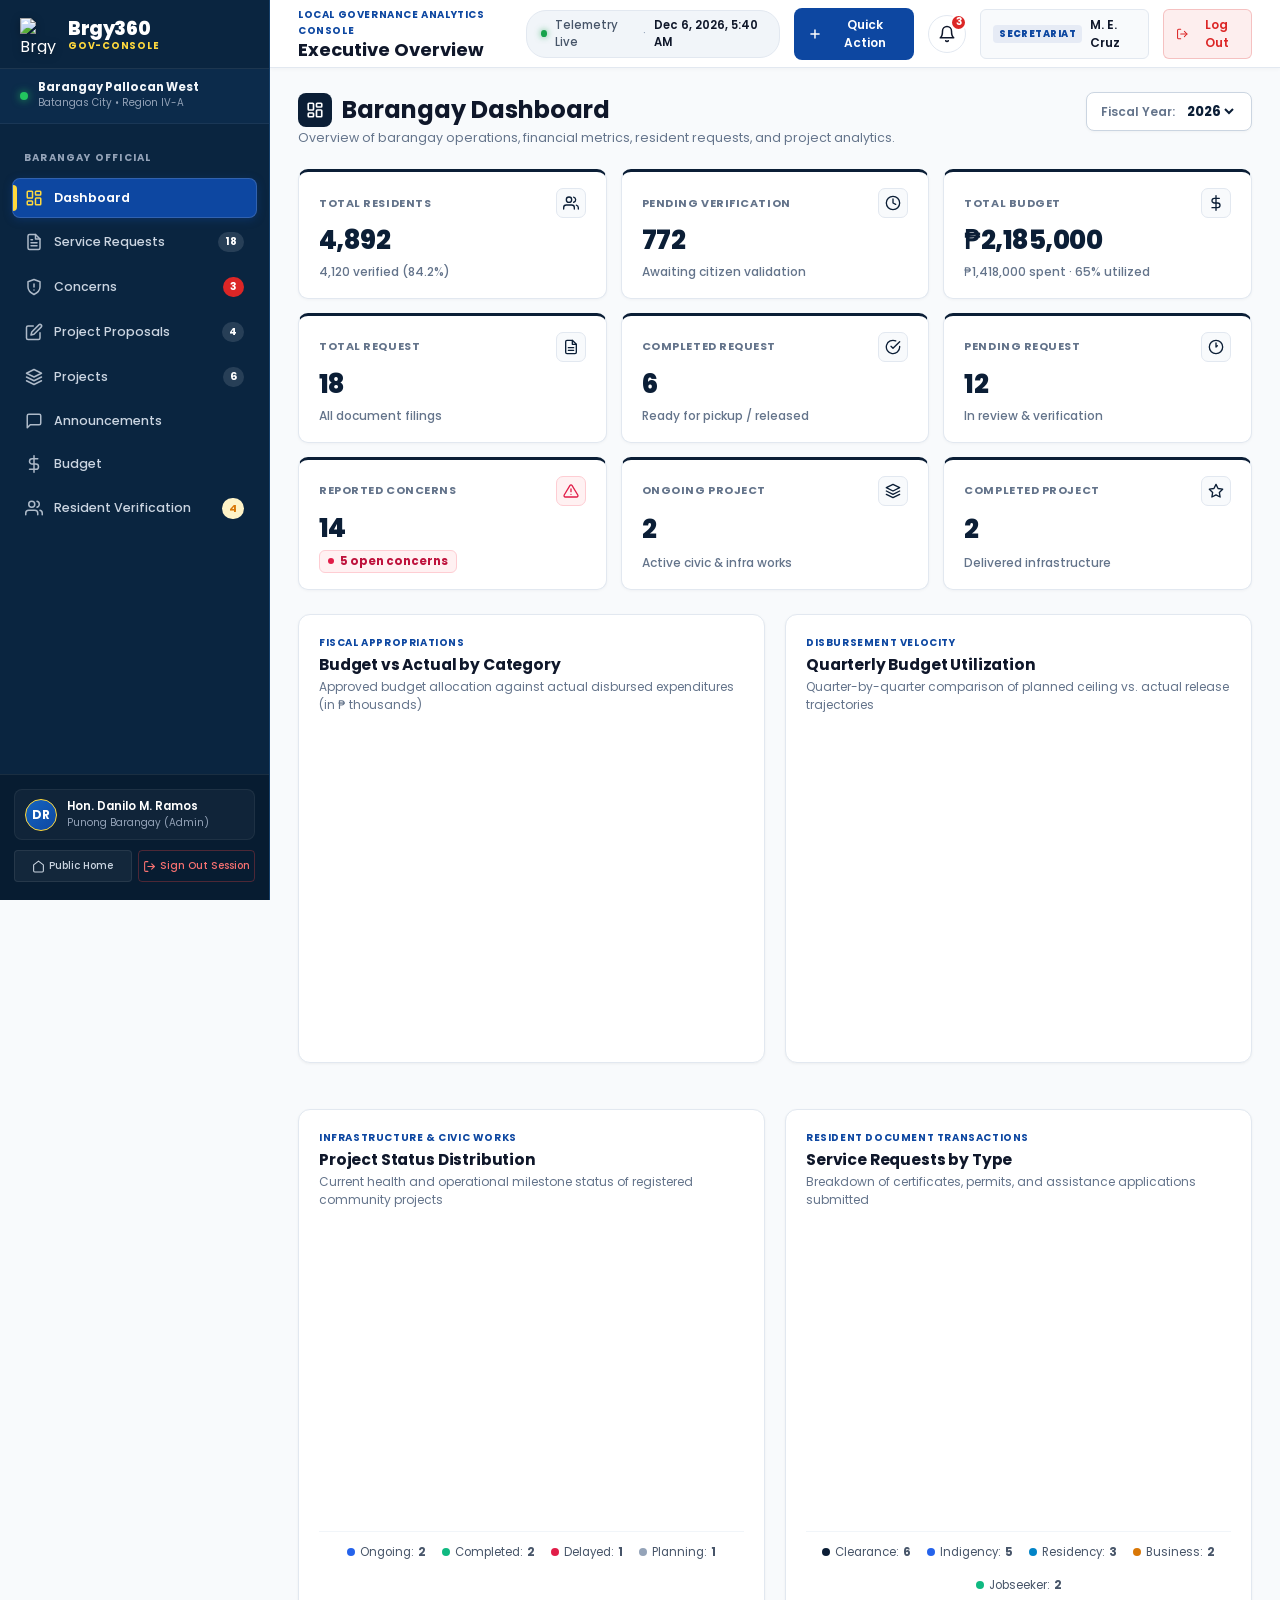
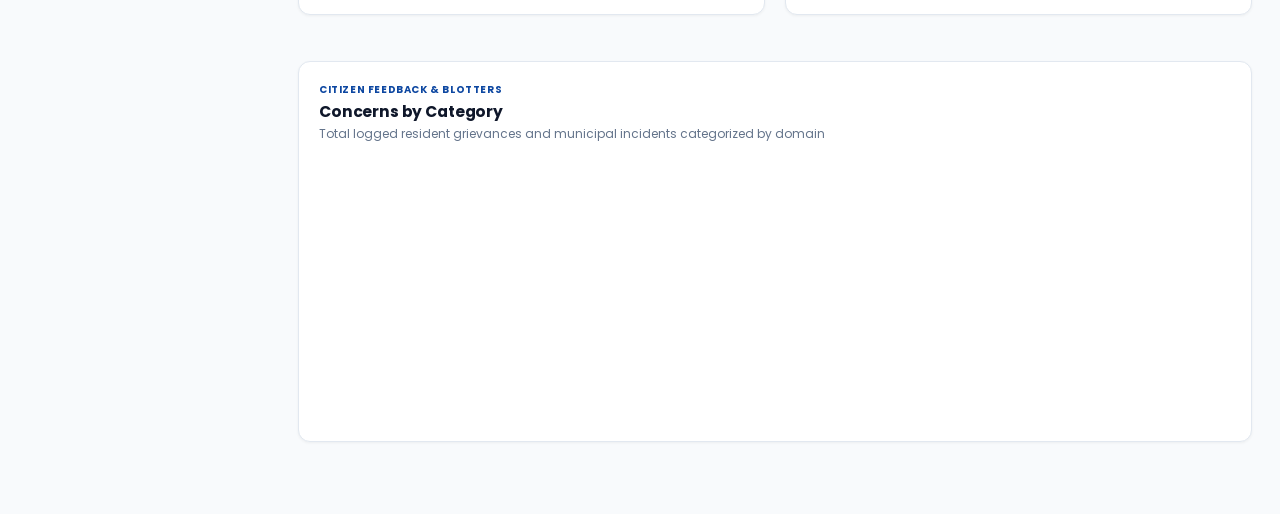
==== admin.html @ 43e2e704 "Add files via upload" ====
<!DOCTYPE html>
<html lang="en">
<head>
  <meta charset="UTF-8">
  <meta name="viewport" content="width=device-width, initial-scale=1.0">
  <title>Admin Governance &amp; Civic Analytics Console | Brgy360 - Barangay Pallocan West</title>
  <meta name="description" content="Official Civic Analytics, Predictive Forecasting, and Governance Console for Barangay Pallocan West, Batangas City.">

  <!-- Favicon -->
  <link rel="icon" type="image/svg+xml" href="assets/logo.svg">

  <!-- Google Fonts: Poppins -->
  <link rel="preconnect" href="https://fonts.googleapis.com">
  <link rel="preconnect" href="https://fonts.gstatic.com" crossorigin>
  <link href="https://fonts.googleapis.com/css2?family=Poppins:ital,wght@0,300;0,400;0,500;0,600;0,700;0,800;1,400;1,600&display=swap" rel="stylesheet">

  <!-- Stylesheet -->
  <link rel="stylesheet" href="admin.css?v=4.0">

  <!-- Universal Authentication & Route Guard -->
  <script type="module" src="./auth.js"></script>

  <!-- Chart.js CDN -->
  <script src="https://cdn.jsdelivr.net/npm/chart.js"></script>
</head>
<body class="admin-body">

  <!-- MOBILE SIDEBAR BACKDROP -->
  <div class="sidebar-backdrop" id="sidebarBackdrop"></div>

  <!-- ADMIN SHELL LAYOUT -->
  <div class="admin-shell">

    <!-- 1. DARK NAVY SIDEBAR -->
    <aside class="admin-sidebar" id="adminSidebar">
      <!-- Sidebar Header / Brand Lockup -->
      <div class="sidebar-brand">
        <a href="index.html" class="brand-link" title="Brgy360 Home">
          <img src="assets/logo.svg" alt="Brgy360 Seal" class="brand-logo">
          <div class="brand-text">
            <span class="brand-title">Brgy360</span>
            <span class="brand-badge">GOV-CONSOLE</span>
          </div>
        </a>
        <button type="button" class="sidebar-close-btn" id="sidebarCloseBtn" aria-label="Close sidebar">
          <svg viewBox="0 0 24 24" width="20" height="20" fill="none" stroke="currentColor" stroke-width="2" stroke-linecap="round" stroke-linejoin="round">
            <line x1="18" y1="6" x2="6" y2="18"></line>
            <line x1="6" y1="6" x2="18" y2="18"></line>
          </svg>
        </button>
      </div>

      <!-- Jurisdiction Subtext -->
      <div class="sidebar-jurisdiction">
        <div class="jurisdiction-dot"></div>
        <div class="jurisdiction-info">
          <span class="jurisdiction-name">Barangay Pallocan West</span>
          <span class="jurisdiction-sub">Batangas City • Region IV-A</span>
        </div>
      </div>

      <!-- Navigation Menu Groups -->
      <nav class="sidebar-nav" id="sidebarNav">
        <!-- SIDEBAR GROUP HEADER: EXACT SPECIFICATION -->
        <div class="nav-section-label" style="letter-spacing: 0.12em; font-weight: 700; color: #94a3b8; font-size: 10px; margin-bottom: 6px;">BARANGAY OFFICIAL</div>
        <ul class="nav-list">
          <li class="nav-item">
            <button type="button" class="nav-link active" data-view="overview" id="navBtnOverview">
              <svg class="nav-icon" viewBox="0 0 24 24" fill="none" stroke="currentColor" stroke-width="2" stroke-linecap="round" stroke-linejoin="round">
                <rect x="3" y="3" width="7" height="9" rx="1"></rect>
                <rect x="14" y="3" width="7" height="5" rx="1"></rect>
                <rect x="14" y="12" width="7" height="9" rx="1"></rect>
                <rect x="3" y="16" width="7" height="5" rx="1"></rect>
              </svg>
              <span class="nav-text">Dashboard</span>
            </button>
          </li>
          <li class="nav-item">
            <button type="button" class="nav-link" data-view="requests" id="navBtnRequests">
              <svg class="nav-icon" viewBox="0 0 24 24" fill="none" stroke="currentColor" stroke-width="2" stroke-linecap="round" stroke-linejoin="round">
                <path d="M14 2H6a2 2 0 0 0-2 2v16a2 2 0 0 0 2 2h12a2 2 0 0 0 2-2V8z"></path>
                <polyline points="14 2 14 8 20 8"></polyline>
                <line x1="16" y1="13" x2="8" y2="13"></line>
                <line x1="16" y1="17" x2="8" y2="17"></line>
                <polyline points="10 9 9 9 8 9"></polyline>
              </svg>
              <span class="nav-text">Service Requests</span>
              <span class="nav-counter" id="navCounterRequests">18</span>
            </button>
          </li>
          <li class="nav-item">
            <button type="button" class="nav-link" data-view="incidents" id="navBtnIncidents">
              <svg class="nav-icon" viewBox="0 0 24 24" fill="none" stroke="currentColor" stroke-width="2" stroke-linecap="round" stroke-linejoin="round">
                <path d="M12 22s8-4 8-10V5l-8-3-8 3v7c0 6 8 10 8 10z"></path>
                <line x1="12" y1="8" x2="12" y2="12"></line>
                <line x1="12" y1="16" x2="12.01" y2="16"></line>
              </svg>
              <span class="nav-text">Concerns</span>
              <span class="nav-counter danger" id="navCounterIncidents">3</span>
            </button>
          </li>
          <li class="nav-item">
            <button type="button" class="nav-link" data-view="proposals" id="navBtnProposals">
              <svg class="nav-icon" viewBox="0 0 24 24" fill="none" stroke="currentColor" stroke-width="2" stroke-linecap="round" stroke-linejoin="round">
                <path d="M11 4H4a2 2 0 0 0-2 2v14a2 2 0 0 0 2 2h14a2 2 0 0 0 2-2v-7"></path>
                <path d="M18.5 2.5a2.121 2.121 0 0 1 3 3L12 15l-4 1 1-4 9.5-9.5z"></path>
              </svg>
              <span class="nav-text">Project Proposals</span>
              <span class="nav-counter" id="navCounterProposals">4</span>
            </button>
          </li>
          <li class="nav-item">
            <button type="button" class="nav-link" data-view="projects" id="navBtnProjects">
              <svg class="nav-icon" viewBox="0 0 24 24" fill="none" stroke="currentColor" stroke-width="2" stroke-linecap="round" stroke-linejoin="round">
                <polygon points="12 2 2 7 12 12 22 7 12 2"></polygon>
                <polyline points="2 17 12 22 22 17"></polyline>
                <polyline points="2 12 12 17 22 12"></polyline>
              </svg>
              <span class="nav-text">Projects</span>
              <span class="nav-counter" id="navCounterProjects">6</span>
            </button>
          </li>
          <li class="nav-item">
            <button type="button" class="nav-link" data-view="announcements" id="navBtnAnnouncements">
              <svg class="nav-icon" viewBox="0 0 24 24" fill="none" stroke="currentColor" stroke-width="2" stroke-linecap="round" stroke-linejoin="round">
                <path d="M21 15a2 2 0 0 1-2 2H7l-4 4V5a2 2 0 0 1 2-2h14a2 2 0 0 1 2 2z"></path>
              </svg>
              <span class="nav-text">Announcements</span>
            </button>
          </li>
          <li class="nav-item">
            <button type="button" class="nav-link" data-view="budget" id="navBtnBudget">
              <svg class="nav-icon" viewBox="0 0 24 24" fill="none" stroke="currentColor" stroke-width="2" stroke-linecap="round" stroke-linejoin="round">
                <line x1="12" y1="1" x2="12" y2="23"></line>
                <path d="M17 5H9.5a3.5 3.5 0 0 0 0 7h5a3.5 3.5 0 0 1 0 7H6"></path>
              </svg>
              <span class="nav-text">Budget</span>
            </button>
          </li>
          <li class="nav-item">
            <button type="button" class="nav-link" data-view="demographics" id="navBtnDemographics">
              <svg class="nav-icon" viewBox="0 0 24 24" fill="none" stroke="currentColor" stroke-width="2" stroke-linecap="round" stroke-linejoin="round">
                <path d="M17 21v-2a4 4 0 0 0-4-4H5a4 4 0 0 0-4 4v2"></path>
                <circle cx="9" cy="7" r="4"></circle>
                <path d="M23 21v-2a4 4 0 0 0-3-3.87"></path>
                <path d="M16 3.13a4 4 0 0 1 0 7.75"></path>
              </svg>
              <span class="nav-text">Resident Verification</span>
              <span class="nav-badge-pill" id="sidebarPendingVerifBadge" style="background: #fef3c7; color: #d97706; font-size: 11px; font-weight: 700; padding: 2px 7px; border-radius: 999px; margin-left: auto;">4</span>
            </button>
          </li>
        </ul>
      </nav>

      <!-- Sidebar Footer: Session Card & Portal Switchers -->
      <div class="sidebar-footer">
        <div class="admin-profile-card">
          <div class="profile-avatar">DR</div>
          <div class="profile-meta">
            <span class="profile-name">Hon. Danilo M. Ramos</span>
            <span class="profile-role">Punong Barangay (Admin)</span>
          </div>
        </div>
        <div class="sidebar-quick-links" style="display: flex !important; flex-direction: row !important; align-items: center !important; gap: 6px !important; width: 100% !important;">
          <a href="index.html" class="quick-link-btn" title="Open Public Website" style="flex: 1 1 0 !important; min-width: 0 !important; width: 50% !important; height: 32px !important; display: inline-flex !important; align-items: center !important; justify-content: center !important; gap: 4px !important; padding: 0 4px !important; box-sizing: border-box !important; text-decoration: none !important; font-size: 10px !important;">
            <svg viewBox="0 0 24 24" width="13" height="13" fill="none" stroke="currentColor" stroke-width="2" stroke-linecap="round" stroke-linejoin="round" style="flex-shrink: 0 !important;">
              <path d="M3 9l9-7 9 7v11a2 2 0 0 1-2 2H5a2 2 0 0 1-2-2z"></path>
            </svg>
            <span style="white-space: nowrap !important; overflow: hidden !important; text-overflow: ellipsis !important;">Public Home</span>
          </a>
          <button type="button" class="quick-link-btn logout-quick-btn" id="sidebarAdminLogout" title="Sign Out Session" style="flex: 1 1 0 !important; min-width: 0 !important; width: 50% !important; height: 32px !important; display: inline-flex !important; align-items: center !important; justify-content: center !important; gap: 4px !important; padding: 0 4px !important; box-sizing: border-box !important; cursor: pointer !important; font-size: 10px !important; grid-column: auto !important;">
            <svg viewBox="0 0 24 24" width="13" height="13" fill="none" stroke="currentColor" stroke-width="2" stroke-linecap="round" stroke-linejoin="round" style="flex-shrink: 0 !important;">
              <path d="M9 21H5a2 2 0 0 1-2-2V5a2 2 0 0 1 2-2h4"></path>
              <polyline points="16 17 21 12 16 7"></polyline>
              <line x1="21" y1="12" x2="9" y2="12"></line>
            </svg>
            <span style="white-space: nowrap !important; overflow: hidden !important; text-overflow: ellipsis !important;">Sign Out Session</span>
          </button>
        </div>
      </div>
    </aside>

    <!-- 2. MAIN WORKSPACE AREA -->
    <div class="admin-main-wrapper">

      <!-- TOP NAVIGATION BAR -->
      <header class="admin-topbar">
        <div class="topbar-left">
          <!-- Mobile Drawer Toggle -->
          <button type="button" class="sidebar-toggle-btn" id="sidebarToggleBtn" aria-label="Toggle navigation drawer">
            <svg viewBox="0 0 24 24" width="20" height="20" fill="none" stroke="currentColor" stroke-width="2" stroke-linecap="round" stroke-linejoin="round">
              <line x1="3" y1="12" x2="21" y2="12"></line>
              <line x1="3" y1="6" x2="21" y2="6"></line>
              <line x1="3" y1="18" x2="21" y2="18"></line>
            </svg>
          </button>

          <!-- Breadcrumb & Active View Title -->
          <div class="view-title-block">
            <span class="view-kicker">Local Governance Analytics Console</span>
            <h1 class="view-heading" id="currentViewTitle">Executive Overview</h1>
          </div>
        </div>

        <div class="topbar-right">
          <!-- Real-Time Telemetry & Clock -->
          <div class="telemetry-pill">
            <span class="telemetry-pulse"></span>
            <span class="telemetry-label">Telemetry Live</span>
            <span class="telemetry-divider">·</span>
            <span class="telemetry-time" id="liveClockDisplay">Oct 12, 2026 • 2:42 PM</span>
          </div>

          <!-- Quick Action Dropdown Trigger -->
          <div class="topbar-dropdown-wrap">
            <button type="button" class="btn-topbar-action" id="btnQuickActions" aria-expanded="false">
              <svg viewBox="0 0 24 24" width="16" height="16" fill="none" stroke="currentColor" stroke-width="2.5" stroke-linecap="round" stroke-linejoin="round">
                <line x1="12" y1="5" x2="12" y2="19"></line>
                <line x1="5" y1="12" x2="19" y2="12"></line>
              </svg>
              <span>Quick Action</span>
            </button>
            <div class="quick-action-menu" id="quickActionMenu">
              <button type="button" class="menu-item" id="qaLogIncident">
                <svg viewBox="0 0 24 24" width="16" height="16" fill="none" stroke="currentColor" stroke-width="2" stroke-linecap="round" stroke-linejoin="round">
                  <path d="M10.29 3.86L1.82 18a2 2 0 0 0 1.71 3h16.94a2 2 0 0 0 1.71-3L13.71 3.86a2 2 0 0 0-3.42 0z"></path>
                  <line x1="12" y1="9" x2="12" y2="13"></line>
                  <line x1="12" y1="17" x2="12.01" y2="17"></line>
                </svg>
                <span>Log New Blotter / Hazard</span>
              </button>
              <button type="button" class="menu-item" id="qaDeployDesk">
                <svg viewBox="0 0 24 24" width="16" height="16" fill="none" stroke="currentColor" stroke-width="2" stroke-linecap="round" stroke-linejoin="round">
                  <rect x="1" y="3" width="15" height="13"></rect>
                  <polygon points="16 8 20 8 23 11 23 16 16 16 16 8"></polygon>
                  <circle cx="5.5" cy="18.5" r="2.5"></circle>
                  <circle cx="18.5" cy="18.5" r="2.5"></circle>
                </svg>
                <span>Deploy Mobile Outreach Desk</span>
              </button>
              <button type="button" class="menu-item" id="qaExportDossier">
                <svg viewBox="0 0 24 24" width="16" height="16" fill="none" stroke="currentColor" stroke-width="2" stroke-linecap="round" stroke-linejoin="round">
                  <path d="M21 15v4a2 2 0 0 1-2 2H5a2 2 0 0 1-2-2v-4"></path>
                  <polyline points="7 10 12 15 17 10"></polyline>
                  <line x1="12" y1="15" x2="12" y2="3"></line>
                </svg>
                <span>Export Governance Dossier</span>
              </button>
            </div>
          </div>

          <!-- Early Warning Notifications Popover -->
          <div class="topbar-dropdown-wrap">
            <button type="button" class="icon-circle-btn" id="btnNotifCenter" aria-label="Early Warning Alerts">
              <svg viewBox="0 0 24 24" width="18" height="18" fill="none" stroke="currentColor" stroke-width="2" stroke-linecap="round" stroke-linejoin="round">
                <path d="M18 8A6 6 0 0 0 6 8c0 7-3 9-3 9h18s-3-2-3-9"></path>
                <path d="M13.73 21a2 2 0 0 1-3.46 0"></path>
              </svg>
              <span class="icon-badge">3</span>
            </button>
            <div class="notif-popover" id="notifPopover">
              <div class="popover-header">
                <div>
                  <h4 class="popover-title">Early Warning Alerts</h4>
                  <span class="popover-sub">3 High-Priority Directives</span>
                </div>
                <button type="button" class="btn-text-sm" id="btnDismissAllAlerts">Acknowledge All</button>
              </div>
              <div class="popover-list">
                <div class="alert-item danger">
                  <div class="alert-icon">⚠️</div>
                  <div class="alert-body">
                    <span class="alert-title">Flood Risk: Purok 2 Embankment (84%)</span>
                    <p class="alert-desc">Siltation telemetry indicates imminent creek overflow if storm surge exceeds 45mm.</p>
                    <span class="alert-time">22 mins ago · Disaster Mitigation</span>
                  </div>
                </div>
                <div class="alert-item warning">
                  <div class="alert-icon">⚡</div>
                  <div class="alert-body">
                    <span class="alert-title">Infrastructure Budget Cap (98%)</span>
                    <p class="alert-desc">Current disbursement rate projects allocation depletion by Nov 15.</p>
                    <span class="alert-time">1 hr ago · Fiscal Planning</span>
                  </div>
                </div>
                <div class="alert-item info">
                  <div class="alert-icon">📈</div>
                  <div class="alert-body">
                    <span class="alert-title">Indigency Certificate Surge</span>
                    <p class="alert-desc">Anticipated Sitio Santolan demand surge for scholarship cycle.</p>
                    <span class="alert-time">3 hrs ago · Social Services</span>
                  </div>
                </div>
              </div>
              <div class="popover-footer">
                <button type="button" class="btn-popover-full" id="btnJumpToEngine">View Analytics on Dashboard &rarr;</button>
              </div>
            </div>
          </div>

          <!-- Secretary Profile Tag -->
          <div class="topbar-user-badge" title="Logged in as Barangay Secretary">
            <span class="user-role-tag">SECRETARIAT</span>
            <span class="user-name-tag">M. E. Cruz</span>
          </div>

          <!-- Topbar Logout Action -->
          <button type="button" class="btn-topbar-logout" id="btnAdminLogout" title="Sign Out of Admin Console">
            <svg viewBox="0 0 24 24" width="14" height="14" fill="none" stroke="currentColor" stroke-width="2" stroke-linecap="round" stroke-linejoin="round">
              <path d="M9 21H5a2 2 0 0 1-2-2V5a2 2 0 0 1 2-2h4"></path>
              <polyline points="16 17 21 12 16 7"></polyline>
              <line x1="21" y1="12" x2="9" y2="12"></line>
            </svg>
            <span>Log Out</span>
          </button>
        </div>
      </header>

      <!-- MAIN SCROLLABLE VIEW CONTAINER -->
      <main class="admin-content-area" id="adminContentArea">

        <!-- ==============================================================
             VIEW 1: BARANGAY DASHBOARD
             ============================================================== -->
        <section class="admin-view-panel active" id="viewOverview">
          
          <!-- 1. Page Header & Global Controls -->
          <div class="section-top-toolbar" style="margin-bottom: 22px;">
            <div>
              <div style="display: flex; align-items: center; gap: 10px;">
                <span style="display: inline-flex; align-items: center; justify-content: center; width: 34px; height: 34px; border-radius: 8px; background: #0b1e36; color: #ffffff;">
                  <svg viewBox="0 0 24 24" width="18" height="18" fill="none" stroke="currentColor" stroke-width="2.2" stroke-linecap="round" stroke-linejoin="round">
                    <rect x="3" y="3" width="7" height="9" rx="1"></rect>
                    <rect x="14" y="3" width="7" height="5" rx="1"></rect>
                    <rect x="14" y="12" width="7" height="9" rx="1"></rect>
                    <rect x="3" y="16" width="7" height="5" rx="1"></rect>
                  </svg>
                </span>
                <h2 class="section-title" style="margin: 0;">Barangay Dashboard</h2>
              </div>
              <p class="section-sub">Overview of barangay operations, financial metrics, resident requests, and project analytics.</p>
            </div>
            <div class="toolbar-right">
              <div class="reports-fiscal-selector">
                <label for="dashboardFiscalYearSelect" class="reports-select-label">Fiscal Year:</label>
                <select id="dashboardFiscalYearSelect" class="reports-select-menu">
                  <option value="2026" selected>2026</option>
                  <option value="2025">2025</option>
                </select>
              </div>
            </div>
          </div>

          <!-- 2. Primary Metric Overview (Unified 3x3 Space-Optimized Grid) -->
          <div class="brgy-stats-grid" id="dashboardStatsGrid">
            
            <!-- Card 1: Total Residents -->
            <div class="brgy-stat-card" id="cardResidents">
              <div class="brgy-stat-header">
                <span class="brgy-stat-label">Total Residents</span>
                <div class="brgy-stat-icon-wrap" title="Registered Citizens">
                  <svg viewBox="0 0 24 24" width="16" height="16" fill="none" stroke="currentColor" stroke-width="2" stroke-linecap="round" stroke-linejoin="round">
                    <path d="M17 21v-2a4 4 0 0 0-4-4H5a4 4 0 0 0-4 4v2"></path>
                    <circle cx="9" cy="7" r="4"></circle>
                    <path d="M23 21v-2a4 4 0 0 0-3-3.87"></path>
                    <path d="M16 3.13a4 4 0 0 1 0 7.75"></path>
                  </svg>
                </div>
              </div>
              <div class="brgy-stat-value" id="cardValResidents">4,892</div>
              <div class="brgy-stat-footer">
                <span class="brgy-stat-sub" id="cardSubResidents">4,120 verified (84.2%)</span>
              </div>
            </div>

            <!-- Card 2: Pending Verification -->
            <div class="brgy-stat-card" id="cardPendingVerif">
              <div class="brgy-stat-header">
                <span class="brgy-stat-label">Pending Verification</span>
                <div class="brgy-stat-icon-wrap" title="Awaiting Validation">
                  <svg viewBox="0 0 24 24" width="16" height="16" fill="none" stroke="currentColor" stroke-width="2" stroke-linecap="round" stroke-linejoin="round">
                    <circle cx="12" cy="12" r="10"></circle>
                    <polyline points="12 6 12 12 16 14"></polyline>
                  </svg>
                </div>
              </div>
              <div class="brgy-stat-value" id="cardValPendingVerif">772</div>
              <div class="brgy-stat-footer">
                <span class="brgy-stat-sub" id="cardSubPendingVerif">Awaiting citizen validation</span>
              </div>
            </div>

            <!-- Card 3: Total Budget -->
            <div class="brgy-stat-card" id="cardTotalBudget">
              <div class="brgy-stat-header">
                <span class="brgy-stat-label">Total Budget</span>
                <div class="brgy-stat-icon-wrap" title="Fiscal Appropriations">
                  <svg viewBox="0 0 24 24" width="16" height="16" fill="none" stroke="currentColor" stroke-width="2" stroke-linecap="round" stroke-linejoin="round">
                    <line x1="12" y1="1" x2="12" y2="23"></line>
                    <path d="M17 5H9.5a3.5 3.5 0 0 0 0 7h5a3.5 3.5 0 0 1 0 7H6"></path>
                  </svg>
                </div>
              </div>
              <div class="brgy-stat-value" id="cardValTotalBudget">₱2,185,000</div>
              <div class="brgy-stat-footer">
                <span class="brgy-stat-sub" id="cardSubTotalBudget">₱1,418,000 spent · 65% utilized</span>
              </div>
            </div>

            <!-- Card 4: Total Request -->
            <div class="brgy-stat-card" id="cardTotalRequests">
              <div class="brgy-stat-header">
                <span class="brgy-stat-label">Total Request</span>
                <div class="brgy-stat-icon-wrap" title="Service Requests">
                  <svg viewBox="0 0 24 24" width="16" height="16" fill="none" stroke="currentColor" stroke-width="2" stroke-linecap="round" stroke-linejoin="round">
                    <path d="M14 2H6a2 2 0 0 0-2 2v16a2 2 0 0 0 2 2h12a2 2 0 0 0 2-2V8z"></path>
                    <polyline points="14 2 14 8 20 8"></polyline>
                    <line x1="16" y1="13" x2="8" y2="13"></line>
                    <line x1="16" y1="17" x2="8" y2="17"></line>
                  </svg>
                </div>
              </div>
              <div class="brgy-stat-value" id="cardValTotalRequests">18</div>
              <div class="brgy-stat-footer">
                <span class="brgy-stat-sub" id="cardSubTotalRequests">All document filings</span>
              </div>
            </div>

            <!-- Card 5: Completed Request -->
            <div class="brgy-stat-card" id="cardCompletedRequests">
              <div class="brgy-stat-header">
                <span class="brgy-stat-label">Completed Request</span>
                <div class="brgy-stat-icon-wrap" title="Completed / Ready">
                  <svg viewBox="0 0 24 24" width="16" height="16" fill="none" stroke="currentColor" stroke-width="2" stroke-linecap="round" stroke-linejoin="round">
                    <path d="M22 11.08V12a10 10 0 1 1-5.93-9.14"></path>
                    <polyline points="22 4 12 14.01 9 11.01"></polyline>
                  </svg>
                </div>
              </div>
              <div class="brgy-stat-value" id="cardValCompletedRequests">6</div>
              <div class="brgy-stat-footer">
                <span class="brgy-stat-sub" id="cardSubCompletedRequests">Ready for pickup / released</span>
              </div>
            </div>

            <!-- Card 6: Pending Request -->
            <div class="brgy-stat-card" id="cardPendingRequests">
              <div class="brgy-stat-header">
                <span class="brgy-stat-label">Pending Request</span>
                <div class="brgy-stat-icon-wrap" title="In Processing">
                  <svg viewBox="0 0 24 24" width="16" height="16" fill="none" stroke="currentColor" stroke-width="2" stroke-linecap="round" stroke-linejoin="round">
                    <circle cx="12" cy="12" r="10"></circle>
                    <polyline points="12 6 12 12 14 10"></polyline>
                  </svg>
                </div>
              </div>
              <div class="brgy-stat-value" id="cardValPendingRequests">12</div>
              <div class="brgy-stat-footer">
                <span class="brgy-stat-sub" id="cardSubPendingRequests">In review &amp; verification</span>
              </div>
            </div>

            <!-- Card 7: Reported Concerns -->
            <div class="brgy-stat-card card-accent-concern" id="cardReportedConcerns">
              <div class="brgy-stat-header">
                <span class="brgy-stat-label">Reported Concerns</span>
                <div class="brgy-stat-icon-wrap" title="Citizen Blotters">
                  <svg viewBox="0 0 24 24" width="16" height="16" fill="none" stroke="currentColor" stroke-width="2" stroke-linecap="round" stroke-linejoin="round">
                    <path d="M10.29 3.86L1.82 18a2 2 0 0 0 1.71 3h16.94a2 2 0 0 0 1.71-3L13.71 3.86a2 2 0 0 0-3.42 0z"></path>
                    <line x1="12" y1="9" x2="12" y2="13"></line>
                    <line x1="12" y1="17" x2="12.01" y2="17"></line>
                  </svg>
                </div>
              </div>
              <div class="brgy-stat-value" id="cardValReportedConcerns">14</div>
              <div class="brgy-stat-footer">
                <span id="cardSubReportedConcerns">
                  <span class="brgy-open-badge">
                    <span class="badge-dot-alert"></span>
                    <strong>5 open concerns</strong>
                  </span>
                </span>
              </div>
            </div>

            <!-- Card 8: Ongoing Project -->
            <div class="brgy-stat-card" id="cardOngoingProjects">
              <div class="brgy-stat-header">
                <span class="brgy-stat-label">Ongoing Project</span>
                <div class="brgy-stat-icon-wrap" title="Active Works">
                  <svg viewBox="0 0 24 24" width="16" height="16" fill="none" stroke="currentColor" stroke-width="2" stroke-linecap="round" stroke-linejoin="round">
                    <polygon points="12 2 2 7 12 12 22 7 12 2"></polygon>
                    <polyline points="2 17 12 22 22 17"></polyline>
                    <polyline points="2 12 12 17 22 12"></polyline>
                  </svg>
                </div>
              </div>
              <div class="brgy-stat-value" id="cardValOngoingProjects">2</div>
              <div class="brgy-stat-footer">
                <span class="brgy-stat-sub" id="cardSubOngoingProjects">Active civic &amp; infra works</span>
              </div>
            </div>

            <!-- Card 9: Completed Project -->
            <div class="brgy-stat-card" id="cardCompletedProjects">
              <div class="brgy-stat-header">
                <span class="brgy-stat-label">Completed Project</span>
                <div class="brgy-stat-icon-wrap" title="Completed Projects">
                  <svg viewBox="0 0 24 24" width="16" height="16" fill="none" stroke="currentColor" stroke-width="2" stroke-linecap="round" stroke-linejoin="round">
                    <path d="M12 2l3.09 6.26L22 9.27l-5 4.87 1.18 6.88L12 17.77l-6.18 3.25L7 14.14 2 9.27l6.91-1.01L12 2z"></path>
                  </svg>
                </div>
              </div>
              <div class="brgy-stat-value" id="cardValCompletedProjects">2</div>
              <div class="brgy-stat-footer">
                <span class="brgy-stat-sub" id="cardSubCompletedProjects">Delivered infrastructure</span>
              </div>
            </div>

          </div>

          <!-- 3. Consolidated Analytics & Reports Section (Below Stat Cards) -->
          <div id="dashboardAnalyticsSection">
            
            <!-- Chart Section 1 (2-Column Row) -->
            <div class="charts-two-col-grid" style="margin-bottom: 24px;">
              <!-- Left Card: Budget vs Actual by Category -->
              <div class="admin-card reports-chart-card">
                <div class="card-header">
                  <div>
                    <span class="card-kicker">FISCAL APPROPRIATIONS</span>
                    <h3 class="card-title">Budget vs Actual by Category</h3>
                    <p class="card-subtitle">Approved budget allocation against actual disbursed expenditures (in ₱ thousands)</p>
                  </div>
                </div>
                <div class="chart-canvas-wrap" style="height: 310px;">
                  <canvas id="repBudgetCatChart"></canvas>
                </div>
              </div>

              <!-- Right Card: Quarterly Budget Utilization -->
              <div class="admin-card reports-chart-card">
                <div class="card-header">
                  <div>
                    <span class="card-kicker">DISBURSEMENT VELOCITY</span>
                    <h3 class="card-title">Quarterly Budget Utilization</h3>
                    <p class="card-subtitle">Quarter-by-quarter comparison of planned ceiling vs. actual release trajectories</p>
                  </div>
                </div>
                <div class="chart-canvas-wrap" style="height: 310px;">
                  <canvas id="repQuarterlyChart"></canvas>
                </div>
              </div>
            </div>

            <!-- Chart Section 2 (2-Column Row) -->
            <div class="charts-two-col-grid" style="margin-bottom: 24px;">
              <!-- Left Card: Project Status Distribution -->
              <div class="admin-card reports-chart-card">
                <div class="card-header">
                  <div>
                    <span class="card-kicker">INFRASTRUCTURE &amp; CIVIC WORKS</span>
                    <h3 class="card-title">Project Status Distribution</h3>
                    <p class="card-subtitle">Current health and operational milestone status of registered community projects</p>
                  </div>
                </div>
                <div class="chart-canvas-wrap doughnut-wrap" style="height: 290px;">
                  <canvas id="repProjectStatusChart"></canvas>
                </div>
                <div class="reports-donut-legend" id="repProjectLegend">
                  <span class="legend-chip"><span class="legend-dot" style="background:#2563eb;"></span> Ongoing: <strong>2</strong></span>
                  <span class="legend-chip"><span class="legend-dot" style="background:#10b981;"></span> Completed: <strong>2</strong></span>
                  <span class="legend-chip"><span class="legend-dot" style="background:#e11d48;"></span> Delayed: <strong>1</strong></span>
                  <span class="legend-chip"><span class="legend-dot" style="background:#94a3b8;"></span> Planning: <strong>1</strong></span>
                </div>
              </div>

              <!-- Right Card: Service Requests by Type -->
              <div class="admin-card reports-chart-card">
                <div class="card-header">
                  <div>
                    <span class="card-kicker">RESIDENT DOCUMENT TRANSACTIONS</span>
                    <h3 class="card-title">Service Requests by Type</h3>
                    <p class="card-subtitle">Breakdown of certificates, permits, and assistance applications submitted</p>
                  </div>
                </div>
                <div class="chart-canvas-wrap doughnut-wrap" style="height: 290px;">
                  <canvas id="repRequestTypeChart"></canvas>
                </div>
                <div class="reports-donut-legend" id="repRequestLegend">
                  <span class="legend-chip"><span class="legend-dot" style="background:#0b1e36;"></span> Clearance: <strong>6</strong></span>
                  <span class="legend-chip"><span class="legend-dot" style="background:#2563eb;"></span> Indigency: <strong>5</strong></span>
                  <span class="legend-chip"><span class="legend-dot" style="background:#0284c7;"></span> Residency: <strong>3</strong></span>
                  <span class="legend-chip"><span class="legend-dot" style="background:#d97706;"></span> Business: <strong>2</strong></span>
                  <span class="legend-chip"><span class="legend-dot" style="background:#10b981;"></span> Jobseeker: <strong>2</strong></span>
                </div>
              </div>
            </div>

            <!-- Chart Section 3 (Full Width / Span) -->
            <div class="admin-card reports-chart-card" style="margin-bottom: 24px;">
              <div class="card-header">
                <div>
                  <span class="card-kicker">CITIZEN FEEDBACK &amp; BLOTTERS</span>
                  <h3 class="card-title">Concerns by Category</h3>
                  <p class="card-subtitle">Total logged resident grievances and municipal incidents categorized by domain</p>
                </div>
              </div>
              <div class="chart-canvas-wrap" style="height: 260px;">
                <canvas id="repConcernsChart"></canvas>
              </div>
            </div>

          </div>

        </section>


        <!-- ==============================================================
             VIEW 3: SERVICE REQUESTS DESK (MANAGEMENT & STATUS WORKFLOW)
             ============================================================== -->
        <section class="admin-view-panel" id="viewRequests">
          
          <div class="section-top-toolbar">
            <div class="toolbar-left">
              <div>
                <span class="view-kicker">OPERATIONAL DESK MANAGEMENT</span>
                <h2 class="section-title">Document Service Requests Desk</h2>
                <p class="section-sub">Process, approve, generate, and issue official municipal clearances and certifications</p>
              </div>
            </div>
            <div class="toolbar-right">
              <button type="button" class="btn-dash-primary" id="btnExportRequests">
                <svg viewBox="0 0 24 24" width="16" height="16" fill="none" stroke="currentColor" stroke-width="2" stroke-linecap="round" stroke-linejoin="round">
                  <path d="M21 15v4a2 2 0 0 1-2 2H5a2 2 0 0 1-2-2v-4"></path>
                  <polyline points="7 10 12 15 17 10"></polyline>
                  <line x1="12" y1="15" x2="12" y2="3"></line>
                </svg>
                <span>Export Processing Log (CSV)</span>
              </button>
            </div>
          </div>

          <!-- Desk Filter & Search Bar -->
          <div class="admin-card table-control-card">
            <div class="table-filters-row">
              <!-- Search Input -->
              <div class="table-search-box">
                <svg viewBox="0 0 24 24" width="16" height="16" fill="none" stroke="currentColor" stroke-width="2" stroke-linecap="round" stroke-linejoin="round">
                  <circle cx="11" cy="11" r="8"></circle>
                  <line x1="21" y1="21" x2="16.65" y2="16.65"></line>
                </svg>
                <input type="text" id="requestsSearchInput" class="table-search-input" placeholder="Search by Ref #, Resident Name, Document Type, or Sitio...">
              </div>

              <!-- Filter Buttons / Status Tabs -->
              <div class="filter-pills-row" id="requestsStatusFilterGroup">
                <button type="button" class="filter-pill active" data-status="all">All (<span id="cntReqAll">18</span>)</button>
                <button type="button" class="filter-pill" data-status="In Review">In Review (<span id="cntReqReview">12</span>)</button>
                <button type="button" class="filter-pill" data-status="Ready for Pickup">Ready for Pickup (<span id="cntReqReady">6</span>)</button>
                <button type="button" class="filter-pill" data-status="Completed">Completed (<span id="cntReqDone">0</span>)</button>
                <button type="button" class="filter-pill" data-status="Rejected">Rejected (<span id="cntReqRejected">0</span>)</button>
              </div>

              <!-- Document Category Dropdown -->
              <div class="dropdown-filter-wrap">
                <select id="reqDocTypeSelect" class="table-filter-select">
                  <option value="all">All Document Categories</option>
                  <option value="Barangay Clearance">Barangay Clearance</option>
                  <option value="Certificate of Residency">Certificate of Residency</option>
                  <option value="Certificate of Indigency">Certificate of Indigency</option>
                  <option value="Barangay Business Permit">Barangay Business Permit</option>
                  <option value="First-Time Jobseeker">First-Time Jobseeker</option>
                </select>
              </div>
            </div>

            <!-- Active Requests Data Table -->
            <div class="table-responsive">
              <table class="admin-data-table" id="requestsTable">
                <thead>
                  <tr>
                    <th>Request ID</th>
                    <th>Resident Name</th>
                    <th>Certificate Type</th>
                    <th>Status</th>
                    <th>Date Requested</th>
                    <th class="text-right">Actions</th>
                  </tr>
                </thead>
                <tbody id="requestsTableBody">
                  <!-- Dynamically Rendered by admin.js -->
                </tbody>
              </table>
            </div>

            <div class="table-footer-pagination">
              <span class="pagination-info" id="requestsPaginationInfo">Showing 18 active requests</span>
              <div class="pagination-buttons">
                <button type="button" class="btn-page disabled">&laquo; Previous</button>
                <button type="button" class="btn-page active">1</button>
                <button type="button" class="btn-page disabled">Next &raquo;</button>
              </div>
            </div>
          </div>

        </section>


        <!-- ==============================================================
             VIEW 4: CITIZEN BLOTTER & INCIDENT DESK
             ============================================================== -->
        <section class="admin-view-panel" id="viewIncidents">
          
          <div class="section-top-toolbar">
            <div class="toolbar-left">
              <div>
                <span class="view-kicker">PUBLIC SAFETY &amp; COMMUNITY REPORTS</span>
                <h2 class="section-title">Citizen Blotter &amp; Incident Desk Manager</h2>
                <p class="section-sub">Log, verify, dispatch inspection patrols, and resolve public safety hazards and civic concerns</p>
              </div>
            </div>
            <div class="toolbar-right">
              <button type="button" class="btn-dash-primary" id="btnOpenNewIncidentModal">
                <svg viewBox="0 0 24 24" width="16" height="16" fill="none" stroke="currentColor" stroke-width="2.5" stroke-linecap="round" stroke-linejoin="round">
                  <line x1="12" y1="5" x2="12" y2="19"></line>
                  <line x1="5" y1="12" x2="19" y2="12"></line>
                </svg>
                <span>Log New Blotter / Ticket</span>
              </button>
            </div>
          </div>

          <!-- Summary Metric Badges -->
          <div class="incident-metrics-strip">
            <div class="inc-metric-pill">
              <span class="inc-lbl">Total Incidents (YTD):</span>
              <strong class="inc-val">14 Filed</strong>
            </div>
            <div class="inc-metric-pill danger-bg">
              <span class="inc-lbl">Active Hazards:</span>
              <strong class="inc-val red" id="incActiveCount">3 Active</strong>
            </div>
            <div class="inc-metric-pill">
              <span class="inc-lbl">Under Site Inspection:</span>
              <strong class="inc-val" id="incInspectCount">2 In Progress</strong>
            </div>
            <div class="inc-metric-pill success-bg">
              <span class="inc-lbl">Closed / Resolved:</span>
              <strong class="inc-val green" id="incResolvedCount">11 Closed (78.5%)</strong>
            </div>
          </div>

          <!-- Incidents Data Table Card -->
          <div class="admin-card table-control-card">
            <div class="table-filters-row">
              <!-- Search Input -->
              <div class="table-search-box">
                <svg viewBox="0 0 24 24" width="16" height="16" fill="none" stroke="currentColor" stroke-width="2" stroke-linecap="round" stroke-linejoin="round">
                  <circle cx="11" cy="11" r="8"></circle>
                  <line x1="21" y1="21" x2="16.65" y2="16.65"></line>
                </svg>
                <input type="text" id="incidentsSearchInput" class="table-search-input" placeholder="Search by Ticket ID, Category, Location, or Reporter...">
              </div>

              <!-- Status Pills -->
              <div class="filter-pills-row" id="incidentsStatusFilterGroup">
                <button type="button" class="filter-pill active" data-status="all">All (14)</button>
                <button type="button" class="filter-pill" data-status="Active Hazard">Active Hazards (3)</button>
                <button type="button" class="filter-pill" data-status="Inspection Scheduled">Inspections (2)</button>
                <button type="button" class="filter-pill" data-status="Resolved">Resolved (11)</button>
              </div>

              <!-- Category Select -->
              <div class="dropdown-filter-wrap">
                <select id="incidentCategorySelect" class="table-filter-select">
                  <option value="all">All Incident Categories</option>
                  <option value="Infrastructure">Infrastructure</option>
                  <option value="Sanitation">Sanitation</option>
                  <option value="Public Safety">Public Safety</option>
                  <option value="Noise">Noise Disturbances</option>
                  <option value="Utilities">Utilities &amp; Lighting</option>
                </select>
              </div>
            </div>

            <!-- Incidents Table -->
            <div class="table-responsive">
              <table class="admin-data-table" id="incidentsTable">
                <thead>
                  <tr>
                    <th>Ticket #</th>
                    <th>Category</th>
                    <th>Incident Summary</th>
                    <th>Location / Purok</th>
                    <th>Reporter</th>
                    <th>Date Logged</th>
                    <th>Status</th>
                    <th class="text-right">Desk Actions</th>
                  </tr>
                </thead>
                <tbody id="incidentsTableBody">
                  <!-- Dynamically rendered via admin.js -->
                </tbody>
              </table>
            </div>

            <div class="table-footer-pagination">
              <span class="pagination-info" id="incidentsPaginationInfo">Showing 14 blotter records</span>
            </div>
          </div>

        </section>


        <!-- ==============================================================
             VIEW 5: FISCAL & BUDGET UTILIZATION
             ============================================================== -->
        <section class="admin-view-panel" id="viewBudget">
          
          <div class="section-top-toolbar">
            <div>
              <span class="view-kicker">PUBLIC TREASURY &amp; DILG FULL DISCLOSURE</span>
              <h2 class="section-title">Budget Allocation &amp; Expense Records</h2>
              <p class="section-sub">Track quarterly budget allocation, actual spending, and fund utilization rates across barangay categories.</p>
            </div>
            <div class="toolbar-right budget-header-actions" style="display: flex; align-items: center; gap: 10px; flex-wrap: wrap;">
              <button type="button" class="btn-budget-export" id="btnExportBudgetReport">
                <svg viewBox="0 0 24 24" width="16" height="16" fill="none" stroke="currentColor" stroke-width="2" stroke-linecap="round" stroke-linejoin="round">
                  <path d="M21 15v4a2 2 0 0 1-2 2H5a2 2 0 0 1-2-2v-4"></path>
                  <polyline points="7 10 12 15 17 10"></polyline>
                  <line x1="12" y1="15" x2="12" y2="3"></line>
                </svg>
                <span>Export CSV / Report</span>
              </button>
              <button type="button" class="btn-budget-primary" id="btnOpenAddBudgetModal">
                <svg viewBox="0 0 24 24" width="16" height="16" fill="none" stroke="currentColor" stroke-width="2.5" stroke-linecap="round" stroke-linejoin="round" aria-hidden="true"><line x1="12" y1="5" x2="12" y2="19"/><line x1="5" y1="12" x2="19" y2="12"/></svg>
                <span>Add Record</span>
              </button>
            </div>
          </div>

          <!-- Metric Summary Cards Top Bar (4 Horizontal Metric Stat Cards) -->
          <div class="proposal-metrics-bar" id="budgetMetricsBar">
            <!-- 1. TOTAL BUDGET -->
            <div class="proposal-metric-card" id="bgtMetricCardTotal">
              <div class="metric-card-top">
                <span class="metric-card-label">TOTAL ALLOCATED BUDGET</span>
                <span class="metric-badge badge-blue" id="bgtMetricYearBadge">
                  <span class="status-dot dot-blue"></span> FY 2026
                </span>
              </div>
              <div class="metric-card-body">
                <span class="metric-card-count" id="bgtMetricTotal" style="color: #0b1e36;">₱2,185,000</span>
                <span class="metric-card-sub">Approved appropriations ceiling</span>
              </div>
            </div>

            <!-- 2. ACTUAL SPENT -->
            <div class="proposal-metric-card" id="bgtMetricCardSpent">
              <div class="metric-card-top">
                <span class="metric-card-label">ACTUAL SPENT</span>
                <span class="metric-badge badge-blue" id="bgtMetricSpentBadge">
                  <span class="status-dot dot-blue"></span> Disbursed
                </span>
              </div>
              <div class="metric-card-body">
                <span class="metric-card-count" id="bgtMetricSpent" style="color: #0284c7;">₱1,418,000</span>
                <span class="metric-card-sub">Total vouchers &amp; contracts paid</span>
              </div>
            </div>

            <!-- 3. REMAINING BALANCE -->
            <div class="proposal-metric-card" id="bgtMetricCardRemaining">
              <div class="metric-card-top">
                <span class="metric-card-label">REMAINING BALANCE</span>
                <span class="metric-badge badge-green" id="bgtMetricRemainingBadge">
                  <span class="status-dot dot-green"></span> Available
                </span>
              </div>
              <div class="metric-card-body">
                <span class="metric-card-count" id="bgtMetricRemaining" style="color: #15803d;">₱767,000</span>
                <span class="metric-card-sub">Remaining unencumbered funds</span>
              </div>
            </div>

            <!-- 4. UTILIZATION RATE -->
            <div class="proposal-metric-card" id="bgtMetricCardUtil">
              <div class="metric-card-top">
                <span class="metric-card-label">OVERALL UTILIZATION</span>
                <span class="metric-badge badge-amber" id="bgtMetricUtilBadge">
                  <span class="status-dot dot-amber"></span> 65% Rate
                </span>
              </div>
              <div class="metric-card-body">
                <span class="metric-card-count" id="bgtMetricUtil" style="color: #0f172a;">65%</span>
                <span class="metric-card-sub">Fund disbursement velocity</span>
              </div>
            </div>
          </div>

          <!-- Sectoral Breakdown Summary Cards -->
          <div class="budget-sectors-grid" id="budgetSectorsGrid">
            <div class="budget-sector-card warning-accent" id="secCardInfra" data-sector="Infrastructure" title="Click to filter by Infrastructure">
              <div class="sec-top">
                <span class="sec-name">Infrastructure Sector</span>
                <span class="sec-burn-tag danger" id="secBurnInfra">94.4% Spent (Cap Risk)</span>
              </div>
              <div class="sec-amounts">
                <span class="sec-spent" id="secSpentInfra">₱425,000</span>
                <span class="sec-total" id="secTotalInfra">/ ₱450,000 Cap</span>
              </div>
              <div class="sec-bar">
                <div class="sec-fill danger" id="secFillInfra" style="width: 94.4%;"></div>
              </div>
              <span class="sec-note">Road rehabilitation, streetlights, drainage &amp; flood mitigation.</span>
            </div>

            <div class="budget-sector-card" id="secCardHealth" data-sector="Health" title="Click to filter by Health">
              <div class="sec-top">
                <span class="sec-name">Health &amp; Sanitation</span>
                <span class="sec-burn-tag" id="secBurnHealth">69.1% Spent</span>
              </div>
              <div class="sec-amounts">
                <span class="sec-spent" id="secSpentHealth">₱380,000</span>
                <span class="sec-total" id="secTotalHealth">/ ₱550,000 Cap</span>
              </div>
              <div class="sec-bar">
                <div class="sec-fill normal" id="secFillHealth" style="width: 69.1%;"></div>
              </div>
              <span class="sec-note">Barangay health station, vaccine procurement &amp; sanitation.</span>
            </div>

            <div class="budget-sector-card surplus-accent" id="secCardSocial" data-sector="Social Services" title="Click to filter by Social Services">
              <div class="sec-top">
                <span class="sec-name">Social Services &amp; SK</span>
                <span class="sec-burn-tag success" id="secBurnSocial">60.0% (Surplus)</span>
              </div>
              <div class="sec-amounts">
                <span class="sec-spent" id="secSpentSocial">₱312,000</span>
                <span class="sec-total" id="secTotalSocial">/ ₱520,000 Cap</span>
              </div>
              <div class="sec-bar">
                <div class="sec-fill success" id="secFillSocial" style="width: 60.0%;"></div>
              </div>
              <span class="sec-note">Senior and youth social assistance with reserve surplus identified.</span>
            </div>

            <div class="budget-sector-card" id="secCardAdmin" data-sector="Administration" title="Click to filter by Administration">
              <div class="sec-top">
                <span class="sec-name">Administration &amp; Hall Ops</span>
                <span class="sec-burn-tag" id="secBurnAdmin">45.3% Spent</span>
              </div>
              <div class="sec-amounts">
                <span class="sec-spent" id="secSpentAdmin">₱301,000</span>
                <span class="sec-total" id="secTotalAdmin">/ ₱665,000 Cap</span>
              </div>
              <div class="sec-bar">
                <div class="sec-fill normal" id="secFillAdmin" style="width: 45.3%;"></div>
              </div>
              <span class="sec-note">Secretariat, ICT digital portal maintenance, and utility allowances.</span>
            </div>
          </div>

          <!-- Budget Chart & Voucher History Grid -->
          <div class="charts-two-col-grid">
            <div class="admin-card">
              <div class="card-header">
                <div>
                  <span class="card-kicker">EXPENDITURE TRAJECTORY</span>
                  <h3 class="card-title">Monthly Disbursement Burn Rate vs. Ceiling</h3>
                  <p class="card-subtitle">Actual monthly voucher releases from January to October 2026</p>
                </div>
              </div>
              <div class="chart-canvas-wrap" style="height: 280px;">
                <canvas id="budgetBurnChart"></canvas>
              </div>
            </div>

            <div class="admin-card">
              <div class="card-header">
                <div>
                  <span class="card-kicker">LEDGER VOUCHERS</span>
                  <h3 class="card-title">Recent Approved Vouchers (October 2026)</h3>
                  <p class="card-subtitle">Treasury releases recorded under Sanggunian resolution</p>
                </div>
              </div>
              <div class="table-responsive" style="max-height: 290px;">
                <table class="admin-data-table compact">
                  <thead>
                    <tr>
                      <th>Voucher #</th>
                      <th>Sector</th>
                      <th>Particulars</th>
                      <th>Amount</th>
                    </tr>
                  </thead>
                  <tbody>
                    <tr>
                      <td><code>#V-2026-092</code></td>
                      <td>Health</td>
                      <td>Maternal diagnostic test kits for Barangay Health Center</td>
                      <td><strong>₱18,500</strong></td>
                    </tr>
                    <tr>
                      <td><code>#V-2026-091</code></td>
                      <td>Infrastructure</td>
                      <td>Purok 3 Solar LED Streetlight bulb replacements (12 units)</td>
                      <td><strong>₱34,200</strong></td>
                    </tr>
                    <tr>
                      <td><code>#V-2026-090</code></td>
                      <td>Social Services</td>
                      <td>Senior Citizens Wellness Month dietary supplement packages</td>
                      <td><strong>₱26,000</strong></td>
                    </tr>
                    <tr>
                      <td><code>#V-2026-089</code></td>
                      <td>Administration</td>
                      <td>Cloud portal server hosting &amp; biometric ledger license</td>
                      <td><strong>₱12,500</strong></td>
                    </tr>
                  </tbody>
                </table>
              </div>
            </div>
          </div>

          <!-- Main Financial Data Table Container Card (Quarterly Budget List moved to bottom) -->
          <div class="admin-card budget-table-card" id="adminQuarterlyBudgetListCard">
            <div class="card-header" style="display: flex; align-items: flex-start; justify-content: space-between; gap: 16px; margin-bottom: 18px; padding-bottom: 16px; border-bottom: 1px solid #f1f5f9;">
              <div>
                <span class="card-kicker">ITEMIZED APPROPRIATIONS &amp; EXPENSES</span>
                <h3 class="card-title" style="font-size: 16px; font-weight: 700; color: #0b1e36;">Quarterly Budget Allocation &amp; Expense Ledger</h3>
                <p class="card-subtitle" style="font-size: 12.5px; color: #64748b;">Comprehensive itemized line items across fiscal quarters, approved budgets, disbursed expenses, and utilization rates.</p>
              </div>
            </div>
            
            <!-- Search & Filter Bar (Above Table) -->
            <div class="budget-filter-toolbar">
              <!-- Left side: Search input field with search icon -->
              <div class="budget-search-box">
                <svg viewBox="0 0 24 24" width="16" height="16" fill="none" stroke="currentColor" stroke-width="2" stroke-linecap="round" stroke-linejoin="round">
                  <circle cx="11" cy="11" r="8"></circle>
                  <line x1="21" y1="21" x2="16.65" y2="16.65"></line>
                </svg>
                <input type="text" id="adminBudgetSearchInput" class="table-search-input" placeholder="Search by category, description, or year...">
              </div>

              <!-- Right side: Dropdown filters -->
              <div class="budget-filter-dropdowns">
                <div class="budget-select-wrapper">
                  <label for="adminBudgetYearFilter" class="budget-filter-label">Year:</label>
                  <select id="adminBudgetYearFilter" class="budget-filter-select">
                    <option value="all">All Years</option>
                    <option value="2026" selected>2026</option>
                    <option value="2025">2025</option>
                  </select>
                </div>
                <div class="budget-select-wrapper">
                  <label for="adminBudgetQuarterFilter" class="budget-filter-label">Quarter:</label>
                  <select id="adminBudgetQuarterFilter" class="budget-filter-select">
                    <option value="all">All Quarters</option>
                    <option value="Q1">Q1</option>
                    <option value="Q2">Q2</option>
                    <option value="Q3">Q3</option>
                    <option value="Q4">Q4</option>
                  </select>
                </div>
                <div class="budget-select-wrapper">
                  <label for="adminBudgetCategoryFilter" class="budget-filter-label">Category:</label>
                  <select id="adminBudgetCategoryFilter" class="budget-filter-select">
                    <option value="all">All Categories</option>
                    <option value="Administration">Administration</option>
                    <option value="Health">Health</option>
                    <option value="Infrastructure">Infrastructure</option>
                    <option value="Social Services">Social Services</option>
                    <option value="Emergency Preparedness">Emergency Preparedness</option>
                  </select>
                </div>
                <button type="button" id="adminBudgetResetBtn" class="budget-reset-btn" title="Reset all filters">Reset</button>
              </div>
            </div>

            <!-- Financial Data Table System -->
            <div class="table-responsive budget-table-responsive">
              <table class="admin-data-table budget-table-modern" id="adminBudgetTable">
                <thead>
                  <tr>
                    <th style="width: 75px; text-align: left;">Year</th>
                    <th style="width: 85px; text-align: left;">Quarter</th>
                    <th style="width: 170px; text-align: left;">Category</th>
                    <th style="text-align: left;">Description</th>
                    <th style="width: 125px; text-align: right;">Budget</th>
                    <th style="width: 125px; text-align: right;">Actual</th>
                    <th style="width: 90px; text-align: right;">Util.</th>
                    <th style="width: 95px; text-align: center;">Actions</th>
                  </tr>
                </thead>
                <tbody id="adminBudgetTbody">
                  <!-- Injected dynamically via JS -->
                </tbody>
              </table>
            </div>

            <!-- Table Footer Status & Count -->
            <div class="budget-table-bottom-bar">
              <div class="budget-item-counter" id="adminBudgetCounterText">
                Showing 14 allocation records
              </div>
              <div class="budget-legend">
                <span class="legend-chip"><span class="legend-dot green"></span> ≥80% High Util.</span>
                <span class="legend-chip"><span class="legend-dot amber"></span> 50–79% Moderate</span>
                <span class="legend-chip"><span class="legend-dot gray"></span> 0% Low / Unspent</span>
              </div>
            </div>

          </div>

        </section>


        <!-- ==============================================================
             VIEW 6: RESIDENT VERIFICATION & CITIZEN REGISTRY
             ============================================================== -->
        <section class="admin-view-panel" id="viewDemographics">
          
          <!-- 1. Header & Quick Actions Toolbar -->
          <div class="section-top-toolbar res-verif-header-toolbar">
            <div class="res-verif-header-info">
              <span class="view-kicker">CITIZEN REGISTRY &amp; PRE-REGISTRATION WORKFLOW</span>
              <h2 class="section-title">Resident Verification</h2>
              <p class="section-sub">Review and verify resident accounts before grant of full platform access.</p>
            </div>
            <div class="toolbar-right res-verif-toolbar-actions">
              <button type="button" class="btn-res-action primary" id="btnOpenPreRegisterModal">
                <svg viewBox="0 0 24 24" width="16" height="16" fill="none" stroke="currentColor" stroke-width="2.5" stroke-linecap="round" stroke-linejoin="round" aria-hidden="true"><line x1="12" y1="5" x2="12" y2="19"/><line x1="5" y1="12" x2="19" y2="12"/></svg>
                <span>Pre-Register Resident</span>
              </button>
              <button type="button" class="btn-res-action secondary" id="btnExportResidentRegistry">
                <svg viewBox="0 0 24 24" width="15" height="15" fill="none" stroke="currentColor" stroke-width="2" stroke-linecap="round" stroke-linejoin="round">
                  <path d="M21 15v4a2 2 0 0 1-2 2H5a2 2 0 0 1-2-2v-4"></path>
                  <polyline points="7 10 12 15 17 10"></polyline>
                  <line x1="12" y1="15" x2="12" y2="3"></line>
                </svg>
                <span>Export Registry</span>
              </button>
            </div>
          </div>

          <!-- 2. Verification Overview KPI Counter Cards -->
          <div class="res-kpi-grid">
            <div class="res-kpi-card" id="resKpiCardTotal">
              <div class="res-kpi-header">
                <span class="res-kpi-kicker">TOTAL APPLICATIONS</span>
                <span class="res-kpi-badge badge-neutral" id="kpiBadgeTotal">All Inflow</span>
              </div>
              <div class="res-kpi-value" id="kpiValTotalApps">8</div>
              <div class="res-kpi-sub" id="kpiSubTotalApps">Citizen pre-registration queue</div>
            </div>

            <div class="res-kpi-card pending-card" id="resKpiCardPending">
              <div class="res-kpi-header">
                <span class="res-kpi-kicker">PENDING VERIFICATION</span>
                <span class="res-kpi-badge badge-amber"><span class="badge-dot-amber"></span> Review Needed</span>
              </div>
              <div class="res-kpi-value text-amber" id="kpiValPendingApps">4</div>
              <div class="res-kpi-sub" id="kpiSubPendingApps">Awaiting document validation</div>
            </div>

            <div class="res-kpi-card verified-card" id="resKpiCardVerified">
              <div class="res-kpi-header">
                <span class="res-kpi-kicker">VERIFIED RESIDENTS</span>
                <span class="res-kpi-badge badge-green"><span class="badge-dot-green"></span> Approved</span>
              </div>
              <div class="res-kpi-value text-green" id="kpiValVerifiedApps">3</div>
              <div class="res-kpi-sub" id="kpiSubVerifiedApps">Full platform access active</div>
            </div>

            <div class="res-kpi-card rejected-card" id="resKpiCardRejected">
              <div class="res-kpi-header">
                <span class="res-kpi-kicker">REJECTED APPLICATIONS</span>
                <span class="res-kpi-badge badge-red"><span class="badge-dot-red"></span> Rectification</span>
              </div>
              <div class="res-kpi-value text-red" id="kpiValRejectedApps">1</div>
              <div class="res-kpi-sub" id="kpiSubRejectedApps">Declined due to criteria</div>
            </div>
          </div>

          <!-- 3. Primary Card: Resident Verification Data Table -->
          <div class="admin-card res-verif-main-card">
            
            <!-- Header & Quick Filters Toolbar -->
            <div class="res-filter-toolbar">
              
              <!-- Left: Status Filter Pills (Toggle Buttons with Active Navy Highlighting) -->
              <div class="res-status-filter-pills" role="tablist" aria-label="Verification status filter">
                <button type="button" class="res-filter-pill active" data-res-status="all" id="resPillAll" role="tab" aria-selected="true">
                  All <span class="res-pill-count" id="resCountAll">8</span>
                </button>
                <button type="button" class="res-filter-pill" data-res-status="pending" id="resPillPending" role="tab" aria-selected="false">
                  <span class="pill-dot pill-dot-amber"></span> Pending <span class="res-pill-count" id="resCountPending">4</span>
                </button>
                <button type="button" class="res-filter-pill" data-res-status="verified" id="resPillVerified" role="tab" aria-selected="false">
                  <span class="pill-dot pill-dot-green"></span> Verified <span class="res-pill-count" id="resCountVerified">3</span>
                </button>
                <button type="button" class="res-filter-pill" data-res-status="rejected" id="resPillRejected" role="tab" aria-selected="false">
                  <span class="pill-dot pill-dot-red"></span> Rejected <span class="res-pill-count" id="resCountRejected">1</span>
                </button>
              </div>

              <!-- Right: Search Input (by Name/Sitio), Zone Filter & Total Count -->
              <div class="res-search-wrap">
                <div class="res-search-input-box">
                  <svg viewBox="0 0 24 24" width="15" height="15" fill="none" stroke="currentColor" stroke-width="2" stroke-linecap="round" stroke-linejoin="round" class="res-search-icon" aria-hidden="true">
                    <circle cx="11" cy="11" r="8"></circle>
                    <line x1="21" y1="21" x2="16.65" y2="16.65"></line>
                  </svg>
                  <input type="text" id="resSearchInput" class="res-search-input" placeholder="Search by name or sitio..." aria-label="Search applications by name or sitio">
                  <button type="button" id="btnClearResSearch" class="res-search-clear" style="display: none;" aria-label="Clear search text">&times;</button>
                </div>

                <div class="res-select-wrap">
                  <select id="resSitioFilter" class="res-sitio-select" aria-label="Filter by Sitio or Purok">
                    <option value="all">All Sitios &amp; Puroks</option>
                    <option value="Sitio Ibaba">Sitio Ibaba</option>
                    <option value="Sitio Santolan">Sitio Santolan</option>
                    <option value="Purok 2 Embankment">Purok 2 Embankment</option>
                    <option value="Sitio Ilaya">Sitio Ilaya</option>
                    <option value="Sitio Gitna">Sitio Gitna</option>
                    <option value="Tierra Verde & Potenciana">Tierra Verde &amp; Potenciana</option>
                    <option value="G.C. Berberabe">G.C. Berberabe</option>
                  </select>
                </div>

                <div class="res-count-indicator" id="resTotalCountIndicator">
                  Showing <strong>8</strong> of <strong>8</strong> applications
                </div>
              </div>
            </div>

            <!-- Resident Verification Data Table -->
            <div class="res-table-container">
              <table class="res-data-table" id="resVerificationTable">
                <thead>
                  <tr>
                    <th scope="col" style="width: 22%;">Name</th>
                    <th scope="col" style="width: 24%;">Address</th>
                    <th scope="col" style="width: 12%;">Sitio</th>
                    <th scope="col" style="width: 13%;">Mobile</th>
                    <th scope="col" style="width: 10%;">Registered</th>
                    <th scope="col" style="width: 10%;">Status</th>
                    <th scope="col" style="width: 9%; text-align: center;">Action</th>
                  </tr>
                </thead>
                <tbody id="resVerificationTableBody">
                  <!-- Dynamically rendered via Vanilla JavaScript -->
                </tbody>
              </table>
            </div>

            <!-- Empty State Container -->
            <div id="resTableEmptyState" class="res-empty-state" style="display: none;">
              <div class="res-empty-icon">🔍</div>
              <h4 class="res-empty-title">No matching resident applications found</h4>
              <p class="res-empty-desc">Try clearing your search input, switching status filter pills, or selecting a different Sitio.</p>
              <button type="button" class="btn-res-action secondary" id="btnResetResFilters">Reset Filter Criteria</button>
            </div>

          </div>

          <!-- 4. Geographic Breakdown (PRESERVED AS REQUESTED) -->
          <div class="admin-card" id="demographicGeoBreakdownCard">
            <div class="card-header">
              <div>
                <span class="card-kicker">GEOGRAPHIC BREAKDOWN</span>
                <h3 class="card-title">Population by Sitio / Purok Sub-Division</h3>
                <p class="card-subtitle">Official count recorded in the Barangay Civil Registry</p>
              </div>
              <div class="card-header-badge">
                <span class="badge-neutral" id="totalRegistryBadge">Total Registry: 4,892 Citizens</span>
              </div>
            </div>
            <div class="table-responsive">
              <table class="admin-data-table">
                <thead>
                  <tr>
                    <th>Sitio / Purok</th>
                    <th>Registered Residents</th>
                    <th>Verified Residents</th>
                    <th>Pending Verification</th>
                    <th>Registered Voters</th>
                    <th>Risk Profile</th>
                  </tr>
                </thead>
                <tbody>
                  <tr>
                    <td><strong>Sitio Ibaba</strong></td>
                    <td>1,124</td>
                    <td>972 (86.5%)</td>
                    <td>152</td>
                    <td>840</td>
                    <td><span class="badge-status yellow">Seasonal Dengue Vector</span></td>
                  </tr>
                  <tr>
                    <td><strong>Sitio Santolan</strong></td>
                    <td>980</td>
                    <td>810 (82.7%)</td>
                    <td>170</td>
                    <td>715</td>
                    <td><span class="badge-status blue">High Indigency Demand</span></td>
                  </tr>
                  <tr>
                    <td><strong>Purok 2 Embankment</strong></td>
                    <td>640</td>
                    <td>532 (83.1%)</td>
                    <td>108</td>
                    <td>485</td>
                    <td><span class="badge-status red">84% Flood / Drainage Risk</span></td>
                  </tr>
                  <tr>
                    <td><strong>Sitio Ilaya</strong></td>
                    <td>750</td>
                    <td>640 (85.3%)</td>
                    <td>110</td>
                    <td>560</td>
                    <td><span class="badge-status green">Low Risk</span></td>
                  </tr>
                  <tr>
                    <td><strong>Sitio Gitna</strong></td>
                    <td>620</td>
                    <td>530 (85.5%)</td>
                    <td>90</td>
                    <td>490</td>
                    <td><span class="badge-status green">Low Risk</span></td>
                  </tr>
                  <tr>
                    <td><strong>Tierra Verde &amp; Potenciana</strong></td>
                    <td>520</td>
                    <td>446 (85.8%)</td>
                    <td>74</td>
                    <td>410</td>
                    <td><span class="badge-status green">Residential Subdivision</span></td>
                  </tr>
                  <tr>
                    <td><strong>G.C. Berberabe</strong></td>
                    <td>258</td>
                    <td>190 (73.6%)</td>
                    <td>68</td>
                    <td>185</td>
                    <td><span class="badge-status yellow">Commercial Corridors</span></td>
                  </tr>
                </tbody>
              </table>
            </div>
          </div>
        </section>

        <!-- ==============================================================
             VIEW 7: CITIZEN PROJECT PROPOSALS DESK
             ============================================================== -->
        <section class="admin-view-panel" id="viewProposals">
          <!-- Page Header & Action Bar -->
          <div class="section-top-toolbar">
            <div>
              <span class="view-kicker">COMMUNITY PARTICIPATION &amp; CIVIC INITIATIVES</span>
              <h2 class="section-title">Community Project Proposals</h2>
              <p class="section-sub">Review project suggestions submitted by residents and record the council's decision.</p>
            </div>
          </div>

          <!-- Metric Summary Cards Top Bar (4 Horizontal Cards) -->
          <div class="proposal-metrics-bar" id="proposalMetricsBar">
            <!-- 1. PENDING -->
            <div class="proposal-metric-card">
              <div class="metric-card-top">
                <span class="metric-card-label">PENDING</span>
                <span class="metric-badge badge-amber" id="metricBadgePending">
                  <span class="status-dot dot-amber"></span> Pending
                </span>
              </div>
              <div class="metric-card-body">
                <span class="metric-card-count" id="metricCountPending">4</span>
                <span class="metric-card-sub">Awaiting initial intake</span>
              </div>
            </div>

            <!-- 2. UNDER REVIEW -->
            <div class="proposal-metric-card">
              <div class="metric-card-top">
                <span class="metric-card-label">UNDER REVIEW</span>
                <span class="metric-badge badge-blue" id="metricBadgeReview">
                  <span class="status-dot dot-blue"></span> Under Review
                </span>
              </div>
              <div class="metric-card-body">
                <span class="metric-card-count" id="metricCountReview">2</span>
                <span class="metric-card-sub">Committee evaluation</span>
              </div>
            </div>

            <!-- 3. APPROVED -->
            <div class="proposal-metric-card">
              <div class="metric-card-top">
                <span class="metric-card-label">APPROVED</span>
                <span class="metric-badge badge-green" id="metricBadgeApproved">
                  <span class="status-dot dot-green"></span> Approved
                </span>
              </div>
              <div class="metric-card-body">
                <span class="metric-card-count" id="metricCountApproved">5</span>
                <span class="metric-card-sub">Elevated to AIP Feasibility</span>
              </div>
            </div>

            <!-- 4. REJECTED -->
            <div class="proposal-metric-card">
              <div class="metric-card-top">
                <span class="metric-card-label">REJECTED</span>
                <span class="metric-badge badge-rose" id="metricBadgeRejected">
                  <span class="status-dot dot-rose"></span> Rejected
                </span>
              </div>
              <div class="metric-card-body">
                <span class="metric-card-count" id="metricCountRejected">1</span>
                <span class="metric-card-sub">Declined / Out of scope</span>
              </div>
            </div>
          </div>

          <!-- Filters & Search Bar -->
          <div class="proposals-filter-toolbar">
            <div class="proposals-search-box">
              <svg viewBox="0 0 24 24" width="16" height="16" fill="none" stroke="currentColor" stroke-width="2">
                <circle cx="11" cy="11" r="8"></circle>
                <line x1="21" y1="21" x2="16.65" y2="16.65"></line>
              </svg>
              <input type="text" id="proposalsSearchInput" class="table-search-input" placeholder="Search by title, proponent, or location...">
            </div>
            <div class="proposals-filter-pills" id="proposalsFilterGroup">
              <button type="button" class="filter-pill active" data-status="all">All (<span id="pillCountAll">12</span>)</button>
              <button type="button" class="filter-pill" data-status="Pending">Pending (<span id="pillCountPending">4</span>)</button>
              <button type="button" class="filter-pill" data-status="Under Review">Under Review (<span id="pillCountReview">2</span>)</button>
              <button type="button" class="filter-pill" data-status="Approved">Approved (<span id="pillCountApproved">5</span>)</button>
              <button type="button" class="filter-pill" data-status="Rejected">Rejected (<span id="pillCountRejected">1</span>)</button>
            </div>
          </div>

          <!-- Card-Based Content Grid (2 Columns on Desktop) -->
          <div class="proposals-grid" id="proposalsGrid">
            <!-- Dynamically populated proposal cards -->
          </div>

          <!-- Empty State Fallback -->
          <div class="proposals-empty-state" id="proposalsEmptyState" style="display: none;">
            <div class="empty-state-icon-circle">
              <svg viewBox="0 0 24 24" width="36" height="36" fill="none" stroke="currentColor" stroke-width="1.8" stroke-linecap="round" stroke-linejoin="round">
                <path d="M9 18h6"></path>
                <path d="M10 22h4"></path>
                <path d="M15.09 14c.18-.98.65-1.74 1.41-2.5A4.65 4.65 0 0 0 18 8 6 6 0 0 0 6 8c0 1 .23 2.23 1.5 3.5A4.61 4.61 0 0 1 8.91 14"></path>
              </svg>
            </div>
            <h3 class="empty-state-heading">No project proposals found</h3>
            <p class="empty-state-subtitle">Resident proposals will appear here once submitted.</p>
          </div>
        </section>


        <!-- ==============================================================
             VIEW 8: INFRASTRUCTURE & BARANGAY PROJECTS
             ============================================================== -->
        <section class="admin-view-panel" id="viewProjects">
          <div class="section-top-toolbar">
            <div>
              <span class="view-kicker">INFRASTRUCTURE &amp; MUNICIPAL INVESTMENT</span>
              <h2 class="section-title">Barangay Capital Projects Portfolio</h2>
              <p class="section-sub">Comprehensive tracking of all 6 infrastructure, technology, and public works projects in Barangay Pallocan West</p>
            </div>
            <div class="toolbar-right" style="display: flex; align-items: center; gap: 12px;">
              <div class="projects-budget-summary-pill" id="projectBudgetSummaryPill">
                <span class="budget-pill-label">Total Allocated Budget</span>
                <span class="budget-pill-value" id="projectTotalBudgetValue">₱1,815,000.00</span>
              </div>
              <button type="button" class="btn-dash-primary" id="btnNewProjectModal">
                <svg viewBox="0 0 24 24" width="16" height="16" fill="none" stroke="currentColor" stroke-width="2.5"><line x1="12" y1="5" x2="12" y2="19"/><line x1="5" y1="12" x2="19" y2="12"/></svg>
                <span>Add New Project</span>
              </button>
            </div>
          </div>

          <!-- Project Metric Summary Cards Top Bar (4 Horizontal Cards) -->
          <div class="proposal-metrics-bar" id="projectMetricsBar">
            <!-- 1. ONGOING -->
            <div class="proposal-metric-card" data-status="ongoing" style="cursor: pointer;" title="Filter by Ongoing projects">
              <div class="metric-card-top">
                <span class="metric-card-label">ONGOING</span>
                <span class="metric-badge badge-blue" id="projBadgeOngoing">
                  <span class="status-dot dot-blue"></span> Ongoing
                </span>
              </div>
              <div class="metric-card-body">
                <span class="metric-card-count" id="projMetricCountOngoing">2</span>
                <span class="metric-card-sub" id="projMetricSubOngoing">₱695,000.00 · Active in execution</span>
              </div>
            </div>

            <!-- 2. COMPLETED -->
            <div class="proposal-metric-card" data-status="completed" style="cursor: pointer;" title="Filter by Completed projects">
              <div class="metric-card-top">
                <span class="metric-card-label">COMPLETED</span>
                <span class="metric-badge badge-green" id="projBadgeCompleted">
                  <span class="status-dot dot-green"></span> Completed
                </span>
              </div>
              <div class="metric-card-body">
                <span class="metric-card-count" id="projMetricCountCompleted">2</span>
                <span class="metric-card-sub" id="projMetricSubCompleted">₱770,000.00 · Turned over & in service</span>
              </div>
            </div>

            <!-- 3. PLANNING -->
            <div class="proposal-metric-card" data-status="planning" style="cursor: pointer;" title="Filter by Planning projects">
              <div class="metric-card-top">
                <span class="metric-card-label">PLANNING</span>
                <span class="metric-badge badge-amber" id="projBadgePlanning">
                  <span class="status-dot dot-amber"></span> Planning
                </span>
              </div>
              <div class="metric-card-body">
                <span class="metric-card-count" id="projMetricCountPlanning">1</span>
                <span class="metric-card-sub" id="projMetricSubPlanning">₱180,000.00 · Pre-procurement</span>
              </div>
            </div>

            <!-- 4. DELAYED -->
            <div class="proposal-metric-card" data-status="delayed" style="cursor: pointer;" title="Filter by Delayed projects">
              <div class="metric-card-top">
                <span class="metric-card-label">DELAYED</span>
                <span class="metric-badge badge-red" id="projBadgeDelayed">
                  <span class="status-dot dot-red"></span> Delayed
                </span>
              </div>
              <div class="metric-card-body">
                <span class="metric-card-count" id="projMetricCountDelayed">1</span>
                <span class="metric-card-sub" id="projMetricSubDelayed">₱170,000.00 · Pending clearance</span>
              </div>
            </div>
          </div>

          <!-- Projects Table Card -->
          <div class="admin-card table-control-card">
            <div class="table-filters-row">
              <div class="table-search-box">
                <svg viewBox="0 0 24 24" width="16" height="16" fill="none" stroke="currentColor" stroke-width="2"><circle cx="11" cy="11" r="8"/><line x1="21" y1="21" x2="16.65" y2="16.65"/></svg>
                <input type="text" id="projectsSearchInput" class="table-search-input" placeholder="Search projects by name, location, or contractor...">
              </div>
              <div class="filter-pills-row" id="projectsStatusFilterGroup">
                <button type="button" class="filter-pill active" data-status="all">All (<span id="projPillAll">6</span>)</button>
                <button type="button" class="filter-pill" data-status="ongoing">Ongoing (<span id="projPillOngoing">2</span>)</button>
                <button type="button" class="filter-pill" data-status="completed">Completed (<span id="projPillCompleted">2</span>)</button>
                <button type="button" class="filter-pill" data-status="planning">Planning (<span id="projPillPlanning">1</span>)</button>
                <button type="button" class="filter-pill" data-status="delayed">Delayed (<span id="projPillDelayed">1</span>)</button>
              </div>
            </div>

            <div class="table-responsive">
              <table class="admin-data-table" id="projectsTable">
                <thead>
                  <tr>
                    <th>Code</th>
                    <th>Project Name</th>
                    <th>Location / Purok</th>
                    <th>Timeline</th>
                    <th>Budget</th>
                    <th>Progress</th>
                    <th>Status</th>
                    <th class="text-right">Actions</th>
                  </tr>
                </thead>
                <tbody id="projectsTableBody">
                  <!-- Rendered dynamically -->
                </tbody>
              </table>
            </div>
          </div>
        </section>


        <!-- ==============================================================
             VIEW 9: PUBLIC ANNOUNCEMENTS BROADCAST MANAGER
             ============================================================== -->
        <section class="admin-view-panel" id="viewAnnouncements">
          <div class="section-top-toolbar">
            <div>
              <span class="view-kicker">CIVIC COMMUNICATIONS &amp; EARLY WARNINGS</span>
              <h2 class="section-title">Barangay Announcements &amp; Advisories</h2>
              <p class="section-sub">Publish official notices, health alerts, civic meetings, and weather warnings to the public resident portal</p>
            </div>
            <div class="toolbar-right">
              <button type="button" class="btn-dash-primary" id="btnOpenNewAnnouncementModal">
                <svg viewBox="0 0 24 24" width="16" height="16" fill="none" stroke="currentColor" stroke-width="2.5" stroke-linecap="round" stroke-linejoin="round" aria-hidden="true"><line x1="12" y1="5" x2="12" y2="19"/><line x1="5" y1="12" x2="19" y2="12"/></svg>
                <span>Broadcast New Announcement</span>
              </button>
            </div>
          </div>

          <!-- Announcement Metric Summary Cards Top Bar (4 Horizontal Cards) -->
          <div class="proposal-metrics-bar" id="announcementMetricsBar">
            <!-- 1. TOTAL NOTICES -->
            <div class="proposal-metric-card" data-category="all" style="cursor: pointer;" title="Show All Notices">
              <div class="metric-card-top">
                <span class="metric-card-label">TOTAL NOTICES</span>
                <span class="metric-badge badge-blue" id="metricBadgeAnnTotal">
                  <span class="status-dot dot-blue"></span> Total
                </span>
              </div>
              <div class="metric-card-body">
                <span class="metric-card-count" id="annMetricTotalCount">3</span>
                <span class="metric-card-sub">Published public records</span>
              </div>
            </div>

            <!-- 2. CRITICAL / EMERGENCY -->
            <div class="proposal-metric-card" data-category="Critical" style="cursor: pointer;" title="Filter by Critical Priority / Emergency Advisories">
              <div class="metric-card-top">
                <span class="metric-card-label">CRITICAL / EMERGENCY</span>
                <span class="metric-badge badge-rose" id="metricBadgeAnnCritical">
                  <span class="status-dot dot-rose"></span> Critical Alert
                </span>
              </div>
              <div class="metric-card-body">
                <span class="metric-card-count" id="annMetricCriticalCount">1</span>
                <span class="metric-card-sub">High-urgency citizen alert</span>
              </div>
            </div>

            <!-- 3. ACTIVE NOTICES -->
            <div class="proposal-metric-card" data-category="active" style="cursor: pointer;" title="Filter by Active Broadcasts">
              <div class="metric-card-top">
                <span class="metric-card-label">ACTIVE BROADCASTS</span>
                <span class="metric-badge badge-green" id="metricBadgeAnnActive">
                  <span class="status-dot dot-green"></span> Live Feeds
                </span>
              </div>
              <div class="metric-card-body">
                <span class="metric-card-count" id="annMetricActiveCount">2</span>
                <span class="metric-card-sub">Live on resident portal</span>
              </div>
            </div>

            <!-- 4. ARCHIVED -->
            <div class="proposal-metric-card" data-category="archived" style="cursor: pointer;" title="Filter by Archived Notices">
              <div class="metric-card-top">
                <span class="metric-card-label">ARCHIVED NOTICES</span>
                <span class="metric-badge badge-amber" id="metricBadgeAnnArchived">
                  <span class="status-dot dot-amber"></span> Stored
                </span>
              </div>
              <div class="metric-card-body">
                <span class="metric-card-count" id="annMetricArchivedCount">1</span>
                <span class="metric-card-sub">Historical archives</span>
              </div>
            </div>
          </div>

          <div class="admin-card table-control-card">
            <div class="table-filters-row">
              <div class="table-search-box">
                <svg viewBox="0 0 24 24" width="16" height="16" fill="none" stroke="currentColor" stroke-width="2"><circle cx="11" cy="11" r="8"/><line x1="21" y1="21" x2="16.65" y2="16.65"/></svg>
                <input type="text" id="announcementsSearchInput" class="table-search-input" placeholder="Search notices by title, category, or audience...">
              </div>
              <div class="filter-pills-row" id="announcementsFilterGroup">
                <button type="button" class="filter-pill active" data-category="all">All Notices</button>
                <button type="button" class="filter-pill filter-pill-critical" data-category="Critical">🚨 Critical Priority</button>
                <button type="button" class="filter-pill" data-category="Emergency">Emergency</button>
                <button type="button" class="filter-pill" data-category="Health">Health</button>
                <button type="button" class="filter-pill" data-category="General">General</button>
              </div>
            </div>

            <div class="table-responsive">
              <table class="admin-data-table" id="announcementsTable">
                <thead>
                  <tr>
                    <th>Ref ID</th>
                    <th>Announcement Headline</th>
                    <th>Priority</th>
                    <th>Category</th>
                    <th>Target Audience</th>
                    <th>Date Published</th>
                    <th>Status</th>
                    <th class="text-right">Actions</th>
                  </tr>
                </thead>
                <tbody id="announcementsTableBody">
                  <!-- Rendered dynamically -->
                </tbody>
              </table>
            </div>
          </div>
        </section>

      </main>

    </div>
  </div>


  <!-- ==============================================================
       MODALS & OVERLAYS ARCHITECTURE
       ============================================================== -->

  <!-- MODAL 1: REQUEST DETAIL & APPROVAL MODAL -->
  <div class="admin-modal-overlay" id="requestDetailModal">
    <div class="admin-modal-box">
      <div class="modal-header">
        <div>
          <span class="modal-kicker">DOCUMENT APPLICATION DOSSIER</span>
          <h3 class="modal-title" id="modalReqDocType">Barangay Clearance</h3>
          <span class="modal-sub" id="modalReqRef">REF-2026-08492</span>
        </div>
        <button type="button" class="modal-close-btn" id="btnCloseReqModal">&times;</button>
      </div>
      <div class="modal-body" id="modalReqBody">
        <!-- Rendered dynamically via admin.js -->
      </div>
      <div class="modal-footer" id="modalReqFooter">
        <button type="button" class="btn-modal-outline" id="btnRejectInModal">Reject Application</button>
        <button type="button" class="btn-modal-primary" id="btnReadyInModal">Mark Ready for Pickup</button>
      </div>
    </div>
  </div>

  <!-- MODAL 2: INCIDENT INSPECTION LOGGING MODAL -->
  <div class="admin-modal-overlay" id="incidentInspectionModal">
    <div class="admin-modal-box">
      <div class="modal-header">
        <div>
          <span class="modal-kicker">PUBLIC SAFETY INSPECTION DESK</span>
          <h3 class="modal-title" id="modalIncTitle">Log Site Inspection</h3>
          <span class="modal-sub" id="modalIncId">Ticket #INC-2026-042</span>
        </div>
        <button type="button" class="modal-close-btn" id="btnCloseIncModal">&times;</button>
      </div>
      <div class="modal-body">
        <form id="inspectionForm" class="modal-form">
          <div class="form-group">
            <label class="form-label">Inspecting Officer / Tanod Unit</label>
            <input type="text" id="inspectOfficer" class="form-input" value="BPSO Patrol Unit 3 · Officer R. Castillo" required>
          </div>
          <div class="form-grid-2">
            <div class="form-group">
              <label class="form-label">Inspection Date &amp; Time</label>
              <input type="datetime-local" id="inspectTime" class="form-input" required>
            </div>
            <div class="form-group">
              <label class="form-label">Verified Hazard Severity</label>
              <select id="inspectSeverity" class="form-select">
                <option value="High (Actionable Hazard)">High (Actionable Hazard)</option>
                <option value="Moderate (Scheduled Repair)">Moderate (Scheduled Repair)</option>
                <option value="Low (Informational Blotter)">Low (Informational Blotter)</option>
              </select>
            </div>
          </div>
          <div class="form-group">
            <label class="form-label">Site Findings &amp; Technical Notes</label>
            <textarea id="inspectNotes" class="form-textarea" rows="3" placeholder="Describe obstruction, structural damage, water levels, or parties interviewed..." required></textarea>
          </div>
          <div class="form-group">
            <label class="form-label">Recommended Resolution Action</label>
            <select id="inspectActionSelect" class="form-select">
              <option value="Issue Work Order">Issue Work Order / Dispatch Barangay Public Works</option>
              <option value="Summon Parties to Lupon">Summon Parties to Barangay Hall (Lupon Tagapamayapa)</option>
              <option value="Mark Resolved">Hazard Cleared on Site (Mark as Resolved)</option>
            </select>
          </div>
        </form>
      </div>
      <div class="modal-footer">
        <button type="button" class="btn-modal-outline" id="btnCancelInspection">Cancel</button>
        <button type="button" class="btn-modal-primary" id="btnSaveInspection">Save Inspection Record</button>
      </div>
    </div>
  </div>

  <!-- MODAL 2B: RESOLVE CONCERN CASE (ACTION & RESPONSE RECORDER) -->
  <div class="admin-modal-overlay" id="resolveCaseModal" role="dialog" aria-modal="true" aria-labelledby="resolveModalTitle">
    <div class="admin-modal-box resolve-modal-box">
      <div class="modal-header">
        <div>
          <span class="modal-kicker">BLOTTER &amp; CONCERN RESOLUTION DESK</span>
          <h3 class="modal-title" id="resolveModalTitle">Resolve Case in Concern</h3>
          <span class="modal-sub">Log the official response, operational actions taken, and resolving personnel</span>
        </div>
        <button type="button" class="modal-close-btn" id="btnCloseResolveModal" aria-label="Close dialog">&times;</button>
      </div>

      <div class="modal-body">
        <!-- Target Concern Case Summary Card -->
        <div class="resolve-case-card">
          <div class="resolve-case-card-header">
            <div class="resolve-case-meta">
              <span class="resolve-ticket-badge" id="resCaseTicketId">INC-2026-042</span>
              <span class="badge-neutral" id="resCaseCategory">Infrastructure</span>
              <span class="badge-status red" id="resCaseSeverity">Critical Hazard</span>
            </div>
            <span class="resolve-case-date" id="resCaseDateLogged">Logged: 2026-10-11</span>
          </div>

          <div class="resolve-case-summary-body">
            <h4 class="resolve-case-heading" id="resCaseSummary">Heavy siltation &amp; plastic clog choking Purok 2 culvert outflow</h4>
            <div class="resolve-case-details-grid">
              <div>
                <span class="detail-label">Location / Purok:</span>
                <strong id="resCaseLocation">Purok 2 Embankment</strong>
              </div>
              <div>
                <span class="detail-label">Reported By:</span>
                <strong id="resCaseReporter">Purok Leader M. De Chavez</strong>
              </div>
            </div>
            <div class="resolve-case-prev-notes" id="resCasePrevNotesBox">
              <span class="detail-label">Initial Incident Notes:</span>
              <p id="resCasePrevNotes">Culvert capacity depleted by ~72%. Overflow risk acute during rainfall exceeding 45mm.</p>
            </div>
          </div>
        </div>

        <!-- Resolution Form -->
        <form id="resolveCaseForm" class="modal-form" onsubmit="return false;">
          <!-- Quick Presets -->
          <div class="form-group">
            <div class="preset-label-row">
              <label class="form-label">Quick Action Presets (Click to autofill response):</label>
            </div>
            <div class="resolve-quick-chips" id="resolveQuickChips">
              <button type="button" class="quick-chip-btn" data-text="Barangay Public Works mobilized with backhoe & desilting crew. Culvert cleared, 35 sacks of plastic waste removed, and normal waterflow restored.">🚜 Desilted &amp; Cleared Culvert</button>
              <button type="button" class="quick-chip-btn" data-text="BPSO Tanod patrol dispatched immediately on site. Hazard secured with safety barriers and danger signage. Public access safely regulated.">🛡️ BPSO Patrol Dispatched &amp; Secured</button>
              <button type="button" class="quick-chip-btn" data-text="Electrician team deployed. Damaged/dangling cables secured and replaced with new 100W Solar LED lighting unit under AIP Program.">💡 Repaired &amp; Replaced Lighting</button>
              <button type="button" class="quick-chip-btn" data-text="Parties summoned to Barangay Hall. Amicable settlement signed and recorded under Lupon Tagapamayapa dispute resolution.">⚖️ Settled via Lupon Tagapamayapa</button>
              <button type="button" class="quick-chip-btn" data-text="Official Barangay Sanitary Warning Notice served to property owner. Re-inspection verified complete voluntary compliance and cleanup.">📋 Warning Notice Served &amp; Complied</button>
              <button type="button" class="quick-chip-btn" data-text="Emergency coordination conducted with Batangas City LGU / Utility agency. Inter-agency quick response team dispatched on site.">🏛️ Coordinated with City LGU / Agency</button>
            </div>
          </div>

          <!-- Action / Response Made (Only text field required) -->
          <div class="form-group" style="margin-top: 6px;">
            <label class="form-label" for="resolveActionInput">
              Response or Action Made to Resolve the Case <span class="text-danger">*</span>
            </label>
            <textarea id="resolveActionInput" class="form-textarea" rows="5" placeholder="Detail the concrete steps, teams deployed, repairs completed, or administrative actions made to fully resolve this concern..." required></textarea>
            <span class="form-hint">Specify the response or action conducted to resolve this case. This will be recorded in official records and viewable in View Action.</span>
          </div>
        </form>
      </div>

      <div class="modal-footer">
        <button type="button" class="btn-modal-outline" id="btnCancelResolveCase">Cancel (Keep Active)</button>
        <button type="button" class="btn-modal-primary success-btn" id="btnSubmitResolveCase">
          <svg viewBox="0 0 24 24" width="16" height="16" fill="none" stroke="currentColor" stroke-width="2.5" stroke-linecap="round" stroke-linejoin="round">
            <polyline points="20 6 9 17 4 12"></polyline>
          </svg>
          <span>Confirm &amp; Mark as Resolved</span>
        </button>
      </div>
    </div>
  </div>


  <!-- MODAL 4: NEW INCIDENT QUICK LOGGING MODAL -->
  <div class="admin-modal-overlay" id="newIncidentModal">
    <div class="admin-modal-box">
      <div class="modal-header">
        <div>
          <span class="modal-kicker">INCIDENT DESK · QUICK BLOTTER</span>
          <h3 class="modal-title">Log New Citizen Blotter / Hazard</h3>
          <span class="modal-sub">Official Barangay Pallocan West Safety Registry</span>
        </div>
        <button type="button" class="modal-close-btn" id="btnCloseNewIncModal">&times;</button>
      </div>
      <div class="modal-body">
        <form id="newIncidentForm" class="modal-form">
          <div class="form-grid-2">
            <div class="form-group">
              <label class="form-label">Category</label>
              <select id="newIncCategory" class="form-select" required>
                <option value="Infrastructure">Infrastructure (Road / Drainage / Wall)</option>
                <option value="Sanitation">Sanitation (Waste / Canal / Stagnant Water)</option>
                <option value="Public Safety">Public Safety (Hazard / Threat)</option>
                <option value="Noise">Noise Disturbance</option>
                <option value="Utilities">Utilities &amp; Streetlighting</option>
              </select>
            </div>
            <div class="form-group">
              <label class="form-label">Location / Sitio</label>
              <select id="newIncLocation" class="form-select" required>
                <option value="Purok 2 Embankment">Purok 2 Embankment</option>
                <option value="Sitio Santolan Bridge">Sitio Santolan Bridge</option>
                <option value="Sitio Ibaba Main St">Sitio Ibaba Main St</option>
                <option value="Sitio Ilaya Crossing">Sitio Ilaya Crossing</option>
                <option value="Tierra Verde Entrance">Tierra Verde Entrance</option>
                <option value="Sitio Gitna Alley">Sitio Gitna Alley</option>
              </select>
            </div>
          </div>
          <div class="form-group">
            <label class="form-label">Reporter Name &amp; Contact</label>
            <input type="text" id="newIncReporter" class="form-input" placeholder="e.g. Kagawad R. Santos / Citizen Walk-in" required>
          </div>
          <div class="form-group">
            <label class="form-label">Incident Description / Observations</label>
            <textarea id="newIncDesc" class="form-textarea" rows="3" placeholder="Provide detailed summary of the incident or hazard..." required></textarea>
          </div>
        </form>
      </div>
      <div class="modal-footer">
        <button type="button" class="btn-modal-outline" id="btnCancelNewInc">Cancel</button>
        <button type="button" class="btn-modal-primary" id="btnSubmitNewIncident">Record to Blotter Desk</button>
      </div>
    </div>
  </div>

  <!-- MODAL 5: NEW ANNOUNCEMENT BROADCAST MODAL -->
  <div class="admin-modal-overlay" id="newAnnouncementModal">
    <div class="admin-modal-box">
      <div class="modal-header">
        <div>
          <span class="modal-kicker">COMMUNICATIONS · BROADCAST ADVISORY</span>
          <h3 class="modal-title">Create Official Announcement</h3>
          <span class="modal-sub">Broadcast to Public Portal &amp; Resident Feeds</span>
        </div>
        <button type="button" class="modal-close-btn" id="btnCloseNewAnnModal">&times;</button>
      </div>
      <div class="modal-body">
        <form id="newAnnouncementForm" class="modal-form">
          <div class="form-group">
            <label class="form-label">Headline / Title</label>
            <input type="text" id="annTitle" class="form-input" placeholder="e.g. Dengue Prevention Cleanup Drive in Sitio Ibaba" required>
          </div>
          <div class="form-grid-2">
            <div class="form-group">
              <label class="form-label">Category</label>
              <select id="annCategory" class="form-select" required>
                <option value="Health">Health Advisory</option>
                <option value="Emergency">Disaster &amp; Weather Alert</option>
                <option value="General">Civic Assembly &amp; Community</option>
              </select>
            </div>
            <div class="form-group">
              <label class="form-label">Target Audience / Sitio</label>
              <select id="annAudience" class="form-select" required>
                <option value="All Residents">All Barangay Pallocan West Residents</option>
                <option value="Sitio Ibaba">Sitio Ibaba</option>
                <option value="Sitio Santolan">Sitio Santolan</option>
                <option value="Purok 2 Embankment">Purok 2 Embankment</option>
                <option value="Sitio Ilaya">Sitio Ilaya</option>
              </select>
            </div>
          </div>
          <!-- Critical Priority / Emergency Advisory Toggle Button -->
          <div class="form-group">
            <label class="form-label" style="display: flex; align-items: center; justify-content: space-between;">
              <span>Advisory Urgency &amp; Classification</span>
              <span style="font-size: 11px; color: #64748b; font-weight: 600;">Click button to toggle priority</span>
            </label>
            <button type="button" class="btn-critical-toggle-card" id="btnToggleCriticalPriority">
              <div class="critical-toggle-icon">
                <svg viewBox="0 0 24 24" width="20" height="20" fill="none" stroke="currentColor" stroke-width="2.3">
                  <path d="M10.29 3.86L1.82 18a2 2 0 0 0 1.71 3h16.94a2 2 0 0 0 1.71-3L13.71 3.86a2 2 0 0 0-3.42 0z"/>
                  <line x1="12" y1="9" x2="12" y2="13"/>
                  <line x1="12" y1="17" x2="12.01" y2="17"/>
                </svg>
              </div>
              <div class="critical-toggle-content">
                <div class="critical-toggle-title">Label as Critical Priority / Emergency Advisory</div>
                <div class="critical-toggle-subtitle">Flag this announcement with emergency red alert banner and prioritize on resident feeds</div>
              </div>
              <div class="critical-toggle-badge" id="criticalToggleBadge">
                <span class="dot-gray"></span>
                <span class="badge-text">Standard</span>
              </div>
            </button>
            <input type="hidden" id="annIsCritical" value="false">
          </div>
          <div class="form-group">
            <label class="form-label">Announcement Content / Directive Details</label>
            <textarea id="annContent" class="form-textarea" rows="4" placeholder="Enter complete announcement message..." required></textarea>
          </div>
        </form>
      </div>
      <div class="modal-footer">
        <button type="button" class="btn-modal-outline" id="btnCancelNewAnn">Cancel</button>
        <button type="button" class="btn-modal-primary" id="btnSubmitNewAnn">Publish Announcement</button>
      </div>
    </div>
  </div>

  <!-- MODAL 6: NEW CAPITAL PROJECT MODAL -->
  <div class="admin-modal-overlay" id="newProjectModal">
    <div class="admin-modal-box">
      <div class="modal-header">
        <div>
          <span class="modal-kicker">INFRASTRUCTURE · AIP ALLOCATION</span>
          <h3 class="modal-title">Record Capital Project</h3>
          <span class="modal-sub">Barangay Annual Investment Plan (AIP) 2026</span>
        </div>
        <button type="button" class="modal-close-btn" id="btnCloseNewProjModal">&times;</button>
      </div>
      <div class="modal-body">
        <form id="newProjectForm" class="modal-form">
          <div class="form-group">
            <label class="form-label">Project Title</label>
            <input type="text" id="projTitle" class="form-input" placeholder="e.g. Solar LED Streetlights Phase 3" required>
          </div>
          <div class="form-grid-2">
            <div class="form-group">
              <label class="form-label">Location / Purok</label>
              <input type="text" id="projLocation" class="form-input" placeholder="e.g. Sitio Santolan Access Road" required>
            </div>
            <div class="form-group">
              <label class="form-label">Allocated Budget (₱)</label>
              <input type="text" id="projBudget" class="form-input" placeholder="e.g. ₱250,000.00" required>
            </div>
          </div>
          <div class="form-grid-2">
            <div class="form-group">
              <label class="form-label">Initial Status</label>
              <select id="projStatus" class="form-select">
                <option value="ongoing">Ongoing</option>
                <option value="planning">Planning</option>
                <option value="delayed">Delayed</option>
                <option value="completed">Completed</option>
              </select>
            </div>
            <div class="form-group">
              <label class="form-label">Progress Percentage</label>
              <input type="number" id="projProgress" class="form-input" value="15" min="0" max="100">
            </div>
          </div>
          <div class="form-group">
            <label class="form-label">Project Scope &amp; Target Beneficiaries</label>
            <textarea id="projDesc" class="form-textarea" rows="3" placeholder="Describe engineering scope, contractor, or timetable..." required></textarea>
          </div>
        </form>
      </div>
      <div class="modal-footer">
        <button type="button" class="btn-modal-outline" id="btnCancelNewProj">Cancel</button>
        <button type="button" class="btn-modal-primary" id="btnSubmitNewProj">Save Project Record</button>
      </div>
    </div>
  </div>

  <!-- MODAL 7: PROPOSAL REVIEW & ELEVATION MODAL -->
  <div class="admin-modal-overlay" id="proposalReviewModal">
    <div class="admin-modal-box">
      <div class="modal-header">
        <div>
          <span class="modal-kicker">CITIZEN INITIATIVE · AIP ELEVATION</span>
          <h3 class="modal-title" id="modalPropTitle">Review Proposal</h3>
          <span class="modal-sub" id="modalPropId">PROP-2026-001</span>
        </div>
        <button type="button" class="modal-close-btn" id="btnClosePropModal">&times;</button>
      </div>
      <div class="modal-body" id="modalPropBody">
        <!-- Rendered dynamically -->
      </div>
      <div class="modal-footer" id="modalPropFooter">
        <button type="button" class="btn-modal-outline" id="btnRejectPropInModal" style="color: #be123c; border-color: #fecdd3;">Reject Proposal</button>
        <button type="button" class="btn-modal-outline" id="btnUnderReviewPropInModal" style="color: #0369a1; border-color: #bae6fd;">Mark Under Review</button>
        <button type="button" class="btn-modal-primary" id="btnApprovePropInModal" style="background-color: #16a34a; border-color: #16a34a;">Approve Proposal</button>
      </div>
    </div>
  </div>

  <!-- MODAL 7B: SUBMIT NEW COMMUNITY PROPOSAL -->
  <div class="admin-modal-overlay" id="submitProposalModal" role="dialog" aria-modal="true" aria-labelledby="submitPropModalTitle">
    <div class="admin-modal-box">
      <div class="modal-header">
        <div>
          <span class="modal-kicker">COMMUNITY INITIATIVES · CITIZEN SUGGESTION DESK</span>
          <h3 class="modal-title" id="submitPropModalTitle">Submit Community Project Proposal</h3>
          <span class="modal-sub">Record citizen project suggestions for barangay council review and voting</span>
        </div>
        <button type="button" class="modal-close-btn" id="btnCloseSubmitPropModal" aria-label="Close modal">&times;</button>
      </div>
      <div class="modal-body">
        <form id="submitProposalForm" class="modal-form" onsubmit="return false;">
          <div class="form-group">
            <label class="form-label" for="newPropTitle">Proposal Title <span class="text-danger">*</span></label>
            <input type="text" id="newPropTitle" class="form-input" placeholder="e.g. Solar Streetlight Installation - Purok 4" required>
          </div>

          <div class="form-row-2">
            <div class="form-group">
              <label class="form-label" for="newPropCategory">Category <span class="text-danger">*</span></label>
              <select id="newPropCategory" class="form-select" required>
                <option value="Infrastructure">Infrastructure</option>
                <option value="Health">Health</option>
                <option value="Environment">Environment</option>
                <option value="Public Safety">Public Safety</option>
                <option value="Sports &amp; Youth">Sports &amp; Youth</option>
                <option value="Education &amp; Tech">Education &amp; Tech</option>
                <option value="Social Services">Social Services</option>
              </select>
            </div>
            <div class="form-group">
              <label class="form-label" for="newPropYear">Fiscal Year</label>
              <input type="text" id="newPropYear" class="form-input" value="2026">
            </div>
          </div>

          <div class="form-row-2">
            <div class="form-group">
              <label class="form-label" for="newPropLocation">Location / Purok <span class="text-danger">*</span></label>
              <input type="text" id="newPropLocation" class="form-input" placeholder="e.g. Purok 4, Main Highway" required>
            </div>
            <div class="form-group">
              <label class="form-label" for="newPropProponent">Proponent / Resident <span class="text-danger">*</span></label>
              <input type="text" id="newPropProponent" class="form-input" placeholder="e.g. Juan Dela Cruz" required>
            </div>
          </div>

          <div class="form-row-2">
            <div class="form-group">
              <label class="form-label" for="newPropBudget">Estimated Budget <span class="text-danger">*</span></label>
              <input type="text" id="newPropBudget" class="form-input" placeholder="e.g. ₱150,000" required>
            </div>
            <div class="form-group">
              <label class="form-label" for="newPropTargetVotes">Target / Required Upvotes</label>
              <input type="number" id="newPropTargetVotes" class="form-input" value="200" min="10">
            </div>
          </div>

          <div class="form-row-2">
            <div class="form-group">
              <label class="form-label" for="newPropInitialVotes">Current Upvotes</label>
              <input type="number" id="newPropInitialVotes" class="form-input" value="1" min="0">
            </div>
            <div class="form-group">
              <label class="form-label" for="newPropStatus">Initial Status</label>
              <select id="newPropStatus" class="form-select">
                <option value="Pending" selected>Pending</option>
                <option value="Under Review">Under Review</option>
                <option value="Approved">Approved</option>
                <option value="Rejected">Rejected</option>
              </select>
            </div>
          </div>

          <div class="form-group">
            <label class="form-label" for="newPropDescription">Description / Scope <span class="text-danger">*</span></label>
            <textarea id="newPropDescription" class="form-textarea" rows="3" placeholder="2-3 line summary of project purpose, location specifics, and benefits to residents..." required></textarea>
          </div>
        </form>
      </div>
      <div class="modal-footer">
        <button type="button" class="btn-modal-outline" id="btnCancelSubmitProp">Cancel</button>
        <button type="button" class="btn-modal-primary" id="btnSaveSubmitProp" style="background-color: #0b1e36;">+ Submit Proposal</button>
      </div>
    </div>
  </div>

  <!-- MODAL: ADD / EDIT BUDGET RECORD -->
  <div class="admin-modal-overlay" id="adminBudgetModal" role="dialog" aria-modal="true" aria-labelledby="budgetModalTitle">
    <div class="admin-modal-box" style="max-width: 560px;">
      <div class="modal-header">
        <div>
          <span class="modal-kicker">PUBLIC TREASURY · FISCAL MANAGEMENT</span>
          <h3 class="modal-title" id="budgetModalTitle">Add Budget Record</h3>
          <span class="modal-sub">Barangay Annual Investment Plan (AIP) &amp; Sectoral Allocation</span>
        </div>
        <button type="button" class="modal-close-btn" id="btnCloseBudgetModal" aria-label="Close modal">&times;</button>
      </div>
      <div class="modal-body">
        <form id="adminBudgetForm" class="modal-form">
          <input type="hidden" id="budgetRecordId" value="">
          
          <div class="form-grid-2">
            <div class="form-group">
              <label class="form-label" for="budgetInputYear">Fiscal Year <span class="text-danger">*</span></label>
              <input type="number" id="budgetInputYear" class="form-input" value="2026" min="2020" max="2035" required>
            </div>
            <div class="form-group">
              <label class="form-label" for="budgetInputQuarter">Quarter <span class="text-danger">*</span></label>
              <select id="budgetInputQuarter" class="form-select" required>
                <option value="Q1">Q1 (1st Quarter: Jan - Mar)</option>
                <option value="Q2">Q2 (2nd Quarter: Apr - Jun)</option>
                <option value="Q3">Q3 (3rd Quarter: Jul - Sep)</option>
                <option value="Q4">Q4 (4th Quarter: Oct - Dec)</option>
              </select>
            </div>
          </div>

          <div class="form-group">
            <label class="form-label" for="budgetInputCategory">Sectoral Category <span class="text-danger">*</span></label>
            <select id="budgetInputCategory" class="form-select" required>
              <option value="Administration">Administration</option>
              <option value="Health">Health</option>
              <option value="Infrastructure">Infrastructure</option>
              <option value="Social Services">Social Services</option>
              <option value="Emergency Preparedness">Emergency Preparedness</option>
            </select>
          </div>

          <div class="form-group">
            <label class="form-label" for="budgetInputDesc">Description / Line Item Purpose <span class="text-danger">*</span></label>
            <textarea id="budgetInputDesc" class="form-textarea" rows="3" placeholder="e.g. Drainage Desiltation & Street Repair Purok 1-3" required></textarea>
          </div>

          <div class="form-grid-2">
            <div class="form-group">
              <label class="form-label" for="budgetInputAmount">Budget Amount (₱) <span class="text-danger">*</span></label>
              <input type="number" id="budgetInputAmount" class="form-input" placeholder="e.g. 250000" min="0" step="1000" required>
            </div>
            <div class="form-group">
              <label class="form-label" for="budgetInputActual">Actual Spent Amount (₱)</label>
              <input type="number" id="budgetInputActual" class="form-input" placeholder="0" min="0" step="1000" value="0">
              <span style="font-size: 11px; color: #64748b; margin-top: 4px; display: block;">Default to ₱0 if unspent or ongoing</span>
            </div>
          </div>
        </form>
      </div>
      <div class="modal-footer">
        <button type="button" class="btn-modal-outline" id="btnCancelBudgetModal">Cancel</button>
        <button type="button" class="btn-modal-primary" id="btnSaveBudgetRecord" style="background-color: var(--primary-navy); border-color: var(--primary-navy); color: #ffffff;">Save Budget Record</button>
      </div>
    </div>
  </div>

  <!-- MODAL 8: OFFICIAL CERTIFICATE PRINT PREVIEW MODAL -->
  <div class="print-modal-overlay" id="printModal" role="dialog" aria-modal="true" aria-labelledby="printModalTitle" hidden>
    <div class="print-modal-container">
      <div class="print-modal-header no-print">
        <div class="print-modal-title-group">
          <span class="print-modal-kicker">BARANGAY PALLOCAN KANLURAN · OFFICIAL ISSUANCE</span>
          <h3 class="print-modal-title" id="printModalTitle">Certificate Print Preview</h3>
        </div>
        <div class="print-modal-actions">
          <button type="button" class="btn-print-trigger" id="btnPrintDocument">
            <svg viewBox="0 0 24 24" width="16" height="16" fill="none" stroke="currentColor" stroke-width="2.5" stroke-linecap="round" stroke-linejoin="round">
              <polyline points="6 9 6 2 18 2 18 9"></polyline>
              <path d="M6 18H4a2 2 0 0 1-2-2v-5a2 2 0 0 1 2-2h16a2 2 0 0 1 2 2v5a2 2 0 0 1-2 2h-2"></path>
              <rect x="6" y="14" width="12" height="8"></rect>
            </svg>
            <span>Print Document</span>
          </button>
          <button type="button" class="btn-modal-close" id="btnClosePrintModal" aria-label="Close modal">&times;</button>
        </div>
      </div>

      <div class="print-modal-body">
        <!-- Standard 8.5in x 11in Printable Document Layout -->
        <div class="printable-document" id="printableArea" style="display: flex !important; flex-direction: column !important; justify-content: space-between !important; width: 8.5in !important; min-height: 11in !important; height: 11in !important; padding: 1in !important; background: #ffffff !important; box-sizing: border-box !important; margin: 0 auto !important; font-family: 'Times New Roman', Times, serif !important; color: #000000 !important; position: relative !important;">
          <!-- Document Header -->
          <header class="doc-header" style="display: flex !important; flex-direction: row !important; align-items: center !important; justify-content: space-between !important; width: 100% !important; margin: 0 0 14px 0 !important; text-align: center !important;">
            <div class="doc-header-seal-left" style="flex-shrink: 0; width: 80px; display: flex; justify-content: center;">
              <svg viewBox="0 0 100 100" width="80" height="80">
                <circle cx="50" cy="50" r="46" fill="#ffffff" stroke="#0a2540" stroke-width="3"/>
                <circle cx="50" cy="50" r="40" fill="none" stroke="#0d47a1" stroke-width="1.2" stroke-dasharray="3,2"/>
                <polygon points="50,15 54,28 67,28 57,36 61,48 50,40 39,48 43,36 33,28 46,28" fill="#FFD93D" stroke="#0a2540" stroke-width="0.8"/>
                <path d="M22,68 Q50,56 78,68 Q50,82 22,68 Z" fill="#0d47a1"/>
                <text x="50" y="88" font-size="7" font-weight="bold" text-anchor="middle" fill="#0a2540" font-family="'Times New Roman', serif">BATANGAS CITY</text>
              </svg>
            </div>

            <div class="doc-header-text" style="flex: 1;">
              <p class="header-line">REPUBLIC OF THE PHILIPPINES</p>
              <p class="header-line">CITY OF BATANGAS</p>
              <h1 class="header-barangay">BARANGAY PALLOCAN KANLURAN</h1>
              <p class="header-office">OFFICE OF THE PUNONG BARANGAY</p>
            </div>

            <div class="doc-header-seal-right" style="flex-shrink: 0; width: 80px; display: flex; justify-content: center;">
              <svg viewBox="0 0 100 100" width="80" height="80">
                <circle cx="50" cy="50" r="46" fill="#ffffff" stroke="#0a2540" stroke-width="3"/>
                <circle cx="50" cy="50" r="40" fill="none" stroke="#0a2540" stroke-width="1.2"/>
                <path d="M30,35 L70,35 L62,75 L50,82 L38,75 Z" fill="#e8f0fe" stroke="#0a2540" stroke-width="1.5"/>
                <path d="M50,22 L50,78 M32,50 L68,50" stroke="#FFD93D" stroke-width="2"/>
                <text x="50" y="90" font-size="6.5" font-weight="bold" text-anchor="middle" fill="#0a2540" font-family="'Times New Roman', serif">PALLOCAN KANLURAN</text>
              </svg>
            </div>
          </header>

          <div class="doc-divider" style="display: block !important; width: 100% !important; height: 3px !important; background: #0a2540 !important; margin: 14px 0 22px 0 !important;"></div>

          <!-- Document Title & Control Meta -->
          <div class="doc-title-section" style="display: block !important; width: 100% !important; text-align: center !important; margin: 0 0 24px 0 !important;">
            <h2 class="doc-title" id="certDocumentTitle">BARANGAY CLEARANCE</h2>
            <div class="doc-meta-row" style="display: flex !important; justify-content: space-between !important; width: 100% !important; margin-top: 14px !important;">
              <span>Control No.: <strong id="certControlNo">PK-2026-08492</strong></span>
              <span>Date: <strong id="certDateFiled">October 14, 2026</strong></span>
            </div>
          </div>

          <!-- Dynamic Template Content Container -->
          <div class="doc-body-section" id="certBodyContainer" style="display: block !important; width: 100% !important; flex: 1 1 auto !important; font-family: 'Times New Roman', Times, serif !important; font-size: 12pt !important; line-height: 1.85 !important; color: #000000 !important; margin: 0 0 24px 0 !important;">
            <!-- Dynamically populated depending on document type -->
          </div>

          <!-- Document Footer -->
          <footer class="doc-footer" style="display: block !important; width: 100% !important; margin-top: auto !important; flex-shrink: 0 !important;">
            <span id="certIssuedDate" style="display:none;"></span>

            <div class="doc-signature-block" style="text-align: right !important; margin-right: 20px !important; margin-bottom: 28px !important;">
              <div class="signature-line" style="font-weight: 600 !important; letter-spacing: -1px !important;">____________________________</div>
              <div class="signatory-title" style="font-weight: 700 !important; font-size: 12pt !important; margin-top: 6px !important; margin-right: 24px !important;">Punong Barangay</div>
            </div>

            <div class="doc-security-note" style="border-top: 1px solid #94a3b8 !important; padding-top: 8px !important; font-size: 8.5pt !important; text-align: center !important; letter-spacing: 0.05em !important; text-transform: uppercase !important;">
              <span>Official Barangay Seal Required &bull; Invalid Without Official Embossed Seal</span>
            </div>
          </footer>
        </div>
      </div>
    </div>
  </div>

  <!-- ==============================================================
       MODALS: RESIDENT VERIFICATION & PRE-REGISTRATION WORKFLOW
       ============================================================== -->

  <!-- 1. DETAILED REVIEW MODAL (TRIGGERS ON "VIEW") -->
  <div class="admin-modal-overlay" id="resReviewModal" role="dialog" aria-modal="true" aria-labelledby="resReviewModalTitle">
    <div class="admin-modal-box res-modal-box-wide">
      <!-- Modal Header -->
      <div class="modal-header">
        <div>
          <span class="modal-kicker">CITIZEN REGISTRY · PRE-REGISTRATION REVIEW</span>
          <h3 class="modal-title" id="resReviewModalTitle">Resident Verification Review</h3>
          <span class="modal-sub" id="resReviewModalSub">Application ID: <strong id="resReviewAppId">VER-2026-001</strong> · Submitted on <span id="resReviewAppDate">Oct 16, 2026</span></span>
        </div>
        <div style="display: flex; align-items: center; gap: 10px;">
          <span class="res-status-pill status-pending" id="resReviewStatusBadge">
            <span class="status-pill-dot"></span> Pending Verification
          </span>
          <button type="button" class="modal-close-btn" id="btnCloseResReviewModal" aria-label="Close review modal">&times;</button>
        </div>
      </div>

      <!-- Modal Body (2-Column Responsive Layout) -->
      <div class="res-review-grid">
        
        <!-- Left Column: Applicant Basic Profile Details -->
        <div class="res-applicant-card">
          <div class="res-applicant-banner">
            <div class="res-applicant-avatar-lg" id="resReviewAvatar">CV</div>
            <div>
              <div class="res-applicant-name-lg" id="resReviewFullName">Clarisse Anne Villanueva</div>
              <div class="res-applicant-id-pill" id="resReviewSubchannel">Online Resident Portal · Self-Registration</div>
            </div>
          </div>

          <div class="res-details-stack">
            <!-- Full Name -->
            <div class="res-detail-row">
              <span class="res-detail-lbl">Full Legal Name</span>
              <span class="res-detail-val" id="resReviewDetailName">Clarisse Anne Villanueva</span>
            </div>

            <!-- 2-Col: DOB & Civil Status -->
            <div class="res-detail-grid-2">
              <div class="res-detail-row">
                <span class="res-detail-lbl">Date of Birth</span>
                <span class="res-detail-val" id="resReviewDetailDob">April 18, 1995 (31 yrs old)</span>
              </div>
              <div class="res-detail-row">
                <span class="res-detail-lbl">Civil Status</span>
                <span class="res-detail-val" id="resReviewDetailCivil">Single</span>
              </div>
            </div>

            <!-- 2-Col: Mobile & Email -->
            <div class="res-detail-grid-2">
              <div class="res-detail-row">
                <span class="res-detail-lbl">Mobile Number</span>
                <span class="res-detail-val" id="resReviewDetailMobile">0917 554 8219</span>
              </div>
              <div class="res-detail-row">
                <span class="res-detail-lbl">Email Address</span>
                <span class="res-detail-val val-link" id="resReviewDetailEmail">clarisse.villanueva@gmail.com</span>
              </div>
            </div>

            <!-- Full Address -->
            <div class="res-detail-row">
              <span class="res-detail-lbl">Full Address</span>
              <span class="res-detail-val" id="resReviewDetailAddress">082 Purok 2 Embankment Road, Barangay Pallocan West, Batangas City</span>
            </div>

            <!-- Sitio / Purok -->
            <div class="res-detail-grid-2">
              <div class="res-detail-row">
                <span class="res-detail-lbl">Sitio / Zone</span>
                <span class="res-detail-val">
                  <span class="res-sitio-tag" id="resReviewDetailSitio">Purok 2 Embankment</span>
                </span>
              </div>
              <div class="res-detail-row">
                <span class="res-detail-lbl">Voter Registry</span>
                <span class="res-detail-val" id="resReviewDetailVoter">Registered Voter (Precinct 0142B)</span>
              </div>
            </div>

            <!-- Prior Rejection History Banner (Only if status is Rejected) -->
            <div class="res-rejection-history-banner" id="resReviewRejectionBanner" style="display: none;">
              <div class="res-rejection-history-title">
                <svg viewBox="0 0 24 24" width="14" height="14" fill="none" stroke="currentColor" stroke-width="2.5"><circle cx="12" cy="12" r="10"/><line x1="12" y1="8" x2="12" y2="12"/><line x1="12" y1="16" x2="12.01" y2="16"/></svg>
                <span>Application Rejected: <strong id="resReviewRejectionReasonText">Invalid ID</strong></span>
              </div>
              <div class="res-rejection-history-desc" id="resReviewRejectionNotesText">Notes: ID photo was expired and blurry. Resident notified for resubmission.</div>
            </div>
          </div>
        </div>

        <!-- Right Column: Uploaded Documents Viewer -->
        <div class="res-documents-panel">
          
          <!-- Document 1: Government Issued ID -->
          <div class="res-doc-card-container">
            <div class="res-doc-card-header">
              <span class="res-doc-card-title">
                <svg viewBox="0 0 24 24" width="15" height="15" fill="none" stroke="currentColor" stroke-width="2"><rect x="3" y="4" width="18" height="16" rx="2"/><circle cx="9" cy="10" r="2"/><line x1="15" y1="8" x2="17" y2="8"/><line x1="15" y1="12" x2="17" y2="12"/><line x1="7" y1="16" x2="17" y2="16"/></svg>
                1. Government Identification
              </span>
              <span class="res-doc-card-type-tag" id="resReviewIdTypeTag">Philippine National ID (PhilID)</span>
            </div>

            <div class="res-doc-card-preview" id="resReviewIdPreviewBox">
              <!-- Rendered high-fidelity PhilID sample preview -->
              <div class="res-id-graphic">
                <div class="res-id-graphic-header">
                  <div>
                    <div class="res-id-rep-title">Republika ng Pilipinas</div>
                    <div class="res-id-doc-title" id="resGraphicIdTitle">PAMBANSANG PAGKAKAKILANLAN</div>
                  </div>
                  <div style="font-size: 18px;">🇵🇭</div>
                </div>
                <div class="res-id-graphic-body">
                  <div class="res-id-photo-box" id="resGraphicPhotoBox">
                    <svg viewBox="0 0 24 24" width="32" height="32" fill="none" stroke="currentColor" stroke-width="1.5"><path d="M20 21v-2a4 4 0 0 0-4-4H8a4 4 0 0 0-4 4v2"/><circle cx="12" cy="7" r="4"/></svg>
                    <span>PHOTO ID</span>
                  </div>
                  <div class="res-id-details-col">
                    <div>Apelyido / Last Name: <strong id="resGraphicLastName">VILLANUEVA</strong></div>
                    <div>Mga Pangalan / Given Names: <strong id="resGraphicGivenName">CLARISSE ANNE</strong></div>
                    <div>Kapanganakan / DOB: <span id="resGraphicDob">1995/04/18</span></div>
                    <div>Kasarian / Sex: <span>FEMALE</span></div>
                    <div>Tirahan / Address: <span id="resGraphicAddress">PUROK 2, PALLOCAN WEST, BATANGAS CITY</span></div>
                  </div>
                </div>
                <div class="res-id-barcode-row">
                  <span id="resGraphicCardNo">PhilSys Card No: 4829-9182-3918-0912</span>
                  <span>||||||| | ||||| || ||||</span>
                </div>
              </div>
            </div>

            <div class="res-doc-card-footer">
              <button type="button" class="btn-doc-inspect" id="btnZoomInspectId">
                <svg viewBox="0 0 24 24" width="14" height="14" fill="none" stroke="currentColor" stroke-width="2"><circle cx="11" cy="11" r="8"/><line x1="21" y1="21" x2="16.65" y2="16.65"/><line x1="11" y1="8" x2="11" y2="14"/><line x1="8" y1="11" x2="14" y2="11"/></svg>
                <span>Zoom &amp; Inspect ID</span>
              </button>
            </div>
          </div>

          <!-- Document 2: Proof of Residency Document -->
          <div class="res-doc-card-container">
            <div class="res-doc-card-header">
              <span class="res-doc-card-title">
                <svg viewBox="0 0 24 24" width="15" height="15" fill="none" stroke="currentColor" stroke-width="2"><path d="M14 2H6a2 2 0 0 0-2 2v16a2 2 0 0 0 2 2h12a2 2 0 0 0 2-2V8z"/><polyline points="14 2 14 8 20 8"/><line x1="16" y1="13" x2="8" y2="13"/><line x1="16" y1="17" x2="8" y2="17"/><polyline points="10 9 9 9 8 9"/></svg>
                2. Proof of Residency
              </span>
              <span class="res-doc-card-type-tag" id="resReviewProofTypeTag">PrimeWater Utility Bill</span>
            </div>

            <div class="res-doc-card-preview" id="resReviewProofPreviewBox">
              <!-- Rendered high-fidelity Utility Bill / Residency Certification -->
              <div class="res-proof-graphic">
                <div class="res-proof-header">
                  <span class="res-proof-logo-text" id="resGraphicProofIssuer">PrimeWater Batangas City</span>
                  <span class="res-proof-badge">Recent Billing (Oct 2026)</span>
                </div>
                <div class="res-proof-info-grid">
                  <div>Account No.: <strong id="resGraphicProofAccount">PW-BAT-90281-26</strong></div>
                  <div>Account Name: <strong id="resGraphicProofName">CLARISSE ANNE VILLANUEVA</strong></div>
                  <div>Service Address: <strong id="resGraphicProofAddress">082 Purok 2 Embankment, Brgy. Pallocan West, Batangas City</strong></div>
                  <div>Billing Period: <span>Sep 15, 2026 - Oct 14, 2026</span></div>
                </div>
                <div class="res-proof-address-match">
                  <svg viewBox="0 0 24 24" width="12" height="12" fill="none" stroke="currentColor" stroke-width="3"><polyline points="20 6 9 17 4 12"/></svg>
                  <span>Address &amp; Sitio match barangay demographic records</span>
                </div>
              </div>
            </div>

            <div class="res-doc-card-footer">
              <button type="button" class="btn-doc-inspect" id="btnZoomInspectProof">
                <svg viewBox="0 0 24 24" width="14" height="14" fill="none" stroke="currentColor" stroke-width="2"><circle cx="11" cy="11" r="8"/><line x1="21" y1="21" x2="16.65" y2="16.65"/><line x1="11" y1="8" x2="11" y2="14"/><line x1="8" y1="11" x2="14" y2="11"/></svg>
                <span>Zoom &amp; Inspect Proof</span>
              </button>
            </div>
          </div>

        </div>

      </div>

      <!-- Modal Footer: Approval Workflow Controls -->
      <div class="res-modal-footer-controls">
        <div class="res-modal-audit-note">
          <span>Application Status: <strong id="resReviewAuditStatus">Pending Review</strong></span>
        </div>
        <div class="res-modal-actions-right">
          <button type="button" class="btn-res-close" id="btnFooterCloseReview">Close</button>
          <button type="button" class="btn-res-reject" id="btnTriggerRejectModal">
            <svg viewBox="0 0 24 24" width="15" height="15" fill="none" stroke="currentColor" stroke-width="2"><circle cx="12" cy="12" r="10"/><line x1="15" y1="9" x2="9" y2="15"/><line x1="9" y1="9" x2="15" y2="15"/></svg>
            <span>Reject Application</span>
          </button>
          <button type="button" class="btn-res-approve" id="btnApproveResident">
            <svg viewBox="0 0 24 24" width="15" height="15" fill="none" stroke="currentColor" stroke-width="2.5"><polyline points="20 6 9 17 4 12"/></svg>
            <span>Approve Account</span>
          </button>
        </div>
      </div>
    </div>
  </div>

  <!-- 2. REJECTION MODAL (REQUIRING REASON SELECTION) -->
  <div class="admin-modal-overlay" id="resRejectModal" role="dialog" aria-modal="true" aria-labelledby="resRejectModalTitle">
    <div class="admin-modal-box" style="max-width: 540px;">
      <div class="modal-header">
        <div>
          <span class="modal-kicker" style="color: #dc2626;">ADMINISTRATIVE ACTION · VERIFICATION DECLINE</span>
          <h3 class="modal-title" id="resRejectModalTitle">Reject Resident Application</h3>
          <span class="modal-sub">Select verified cause for rejection. The applicant will be notified with instructions for resubmission.</span>
        </div>
        <button type="button" class="modal-close-btn" id="btnCloseResRejectModal" aria-label="Close rejection modal">&times;</button>
      </div>

      <div class="modal-body" style="padding: 18px 24px;">
        <div style="background: #f8fafc; border: 1px solid #e2e8f0; border-radius: 8px; padding: 10px 14px; margin-bottom: 14px;">
          <div style="font-size: 11px; font-weight: 700; color: #64748b; text-transform: uppercase;">Applicant</div>
          <div style="font-size: 13.5px; font-weight: 700; color: #0f172a;" id="resRejectApplicantSummary">Clarisse Anne Villanueva (VER-2026-001)</div>
        </div>

        <!-- Required Reason Selection -->
        <label style="font-size: 12px; font-weight: 700; color: #334155; text-transform: uppercase; letter-spacing: 0.04em;">
          Select Rejection Reason <span style="color: #dc2626;">*</span>
        </label>

        <div class="res-reason-selector" id="resReasonSelector">
          <!-- 1. Invalid ID -->
          <label class="res-reason-card selected" for="reasonInvalidId">
            <input type="radio" name="resRejectReason" id="reasonInvalidId" value="Invalid ID" checked>
            <div class="res-reason-content">
              <span class="res-reason-title">Invalid ID</span>
              <span class="res-reason-desc">Expired, illegible, unrecognized document type, or altered government identification.</span>
            </div>
          </label>

          <!-- 2. Address Mismatch -->
          <label class="res-reason-card" for="reasonAddressMismatch">
            <input type="radio" name="resRejectReason" id="reasonAddressMismatch" value="Address Mismatch">
            <div class="res-reason-content">
              <span class="res-reason-title">Address Mismatch</span>
              <span class="res-reason-desc">Document address does not match stated residence in Barangay Pallocan West.</span>
            </div>
          </label>

          <!-- 3. Duplicate Account -->
          <label class="res-reason-card" for="reasonDuplicateAccount">
            <input type="radio" name="resRejectReason" id="reasonDuplicateAccount" value="Duplicate Account">
            <div class="res-reason-content">
              <span class="res-reason-title">Duplicate Account</span>
              <span class="res-reason-desc">An active verified citizen profile already exists with identical name or national ID.</span>
            </div>
          </label>

          <!-- 4. Incomplete Documents -->
          <label class="res-reason-card" for="reasonIncompleteDocs">
            <input type="radio" name="resRejectReason" id="reasonIncompleteDocs" value="Incomplete Documents">
            <div class="res-reason-content">
              <span class="res-reason-title">Incomplete Documents</span>
              <span class="res-reason-desc">Missing back side of identification or proof of residency is older than 3 months.</span>
            </div>
          </label>
        </div>

        <!-- Optional Administrative Remarks -->
        <div class="res-reject-notes-box">
          <label class="res-reject-notes-label" for="resRejectNotesInput">Administrative Remarks / Instructions for Resident (Optional)</label>
          <textarea id="resRejectNotesInput" class="res-reject-notes-input" rows="3" placeholder="Provide specific guidance (e.g. Please upload a clear photo of your PhilID and electric bill dated within the last 3 months)..."></textarea>
        </div>
      </div>

      <div class="modal-footer" style="padding: 14px 24px; background: #f8fafc; border-top: 1px solid #e2e8f0; display: flex; justify-content: flex-end; gap: 10px;">
        <button type="button" class="btn-res-close" id="btnCancelResReject">Cancel</button>
        <button type="button" class="btn-res-reject" id="btnConfirmResReject" style="background: #dc2626; color: #ffffff; border-color: #dc2626;">
          Confirm Rejection &amp; Notify Resident
        </button>
      </div>
    </div>
  </div>

  <!-- 3. DOCUMENT FULLSCREEN LIGHTBOX MODAL -->
  <div class="res-lightbox-overlay" id="resDocLightboxModal" role="dialog" aria-modal="true" aria-labelledby="resLightboxTitle">
    <div class="res-lightbox-box">
      <div class="res-lightbox-header">
        <span class="res-lightbox-title" id="resLightboxTitle">Document Inspection Viewer</span>
        <div class="res-lightbox-controls">
          <button type="button" class="btn-lightbox-tool" id="btnLightboxZoomIn" title="Zoom In (+)">Zoom In +</button>
          <button type="button" class="btn-lightbox-tool" id="btnLightboxZoomOut" title="Zoom Out (-)">Zoom Out -</button>
          <button type="button" class="btn-lightbox-tool" id="btnLightboxReset" title="Reset Zoom">Reset 100%</button>
          <button type="button" class="btn-lightbox-tool" id="btnLightboxRotate" title="Rotate 90deg">Rotate ↻</button>
          <button type="button" class="btn-lightbox-tool" id="btnCloseLightbox" style="background: rgba(239, 68, 68, 0.4); border-color: rgba(239, 68, 68, 0.6);">✕ Close</button>
        </div>
      </div>
      <div class="res-lightbox-body">
        <div class="res-lightbox-viewport" id="resLightboxViewport">
          <!-- Dynamically cloned document node -->
        </div>
      </div>
    </div>
  </div>

  <!-- 4. PRE-REGISTRATION INTAKE MODAL (WALK-IN / ADMINISTRATIVE PRE-REGISTRATION) -->
  <div class="admin-modal-overlay" id="resPreRegisterModal" role="dialog" aria-modal="true" aria-labelledby="preRegisterModalTitle">
    <div class="admin-modal-box" style="max-width: 640px;">
      <div class="modal-header">
        <div>
          <span class="modal-kicker">CITIZEN ONBOARDING · PRE-REGISTRATION WORKFLOW</span>
          <h3 class="modal-title" id="preRegisterModalTitle">New Resident Pre-Registration Application</h3>
          <span class="modal-sub">Enroll resident profile and upload proof of residency for administrative verification.</span>
        </div>
        <button type="button" class="modal-close-btn" id="btnClosePreRegisterModal" aria-label="Close modal">&times;</button>
      </div>

      <div class="modal-body" style="padding: 18px 24px; max-height: 75vh; overflow-y: auto;">
        <form id="preRegisterForm">
          <div class="form-group" style="margin-bottom: 12px;">
            <label class="form-label" for="preRegFullName">Full Legal Name <span class="text-danger">*</span></label>
            <input type="text" id="preRegFullName" class="form-input" placeholder="e.g. Maria Teresa Santos Ramos" required>
          </div>

          <div class="form-grid-2" style="margin-bottom: 12px;">
            <div class="form-group">
              <label class="form-label" for="preRegDob">Date of Birth <span class="text-danger">*</span></label>
              <input type="date" id="preRegDob" class="form-input" value="1998-07-22" required>
            </div>
            <div class="form-group">
              <label class="form-label" for="preRegCivilStatus">Civil Status <span class="text-danger">*</span></label>
              <select id="preRegCivilStatus" class="form-select" required>
                <option value="Single" selected>Single</option>
                <option value="Married">Married</option>
                <option value="Widowed">Widowed</option>
                <option value="Separated">Separated</option>
              </select>
            </div>
          </div>

          <div class="form-grid-2" style="margin-bottom: 12px;">
            <div class="form-group">
              <label class="form-label" for="preRegMobile">Mobile Number <span class="text-danger">*</span></label>
              <input type="tel" id="preRegMobile" class="form-input" placeholder="0917 123 4567" required>
            </div>
            <div class="form-group">
              <label class="form-label" for="preRegEmail">Email Address <span class="text-danger">*</span></label>
              <input type="email" id="preRegEmail" class="form-input" placeholder="resident@example.com" required>
            </div>
          </div>

          <div class="form-group" style="margin-bottom: 12px;">
            <label class="form-label" for="preRegAddress">Street Address / House No. <span class="text-danger">*</span></label>
            <input type="text" id="preRegAddress" class="form-input" placeholder="e.g. 054 Sampaguita St., Barangay Pallocan West" required>
          </div>

          <div class="form-grid-2" style="margin-bottom: 14px;">
            <div class="form-group">
              <label class="form-label" for="preRegSitio">Sitio / Purok Zone <span class="text-danger">*</span></label>
              <select id="preRegSitio" class="form-select" required>
                <option value="Sitio Ibaba">Sitio Ibaba</option>
                <option value="Sitio Santolan">Sitio Santolan</option>
                <option value="Purok 2 Embankment">Purok 2 Embankment</option>
                <option value="Sitio Ilaya">Sitio Ilaya</option>
                <option value="Sitio Gitna">Sitio Gitna</option>
                <option value="Tierra Verde & Potenciana">Tierra Verde &amp; Potenciana</option>
                <option value="G.C. Berberabe">G.C. Berberabe</option>
              </select>
            </div>
            <div class="form-group">
              <label class="form-label" for="preRegVoter">Voter Registration</label>
              <select id="preRegVoter" class="form-select">
                <option value="Yes (Precinct 0142A)" selected>Yes (Precinct 0142A)</option>
                <option value="Yes (Precinct 0142B)">Yes (Precinct 0142B)</option>
                <option value="Not Registered / Transferee">Not Registered / Transferee</option>
              </select>
            </div>
          </div>

          <!-- Document Upload Inputs Simulation -->
          <div style="background: #f8fafc; border: 1px solid #e2e8f0; border-radius: 8px; padding: 14px; margin-bottom: 14px;">
            <div style="font-size: 11.5px; font-weight: 700; color: #0f172a; text-transform: uppercase; margin-bottom: 10px;">Verification Documents</div>
            
            <div class="form-grid-2" style="margin-bottom: 10px;">
              <div class="form-group">
                <label class="form-label" for="preRegIdType">Primary ID Type <span class="text-danger">*</span></label>
                <select id="preRegIdType" class="form-select" required>
                  <option value="Philippine National ID (PhilID)">Philippine National ID (PhilID)</option>
                  <option value="Driver's License">Driver's License (LTO)</option>
                  <option value="COMELEC Voter's ID">COMELEC Voter's ID / Cert</option>
                  <option value="UMID / SSS ID">UMID / SSS ID</option>
                  <option value="Postal ID">Postal ID</option>
                  <option value="Senior Citizen ID">Senior Citizen ID</option>
                </select>
              </div>
              <div class="form-group">
                <label class="form-label" for="preRegIdNumber">ID Card Number <span class="text-danger">*</span></label>
                <input type="text" id="preRegIdNumber" class="form-input" placeholder="e.g. 4829-9182-3918-0912" required>
              </div>
            </div>

            <div class="form-group">
              <label class="form-label" for="preRegProofType">Proof of Residency Document <span class="text-danger">*</span></label>
              <select id="preRegProofType" class="form-select" required>
                <option value="PrimeWater Utility Bill">PrimeWater Utility Bill (Last 3 mos)</option>
                <option value="Meralco Electric Bill">Meralco Electric Bill</option>
                <option value="Barangay Certification of Residence">Barangay Certification of Residence</option>
                <option value="Lease Agreement Contract">Notarized Lease Agreement</option>
                <option value="PLDT / Telecom Billing Statement">PLDT / Telecom Billing Statement</option>
              </select>
            </div>
          </div>

          <div style="font-size: 11.5px; color: #64748b; line-height: 1.4;">
            ℹ️ Submitting will record this applicant in the <strong>Pending Verification</strong> queue. The admin team can review uploaded identification and trigger approval.
          </div>
        </form>
      </div>

      <div class="modal-footer" style="padding: 14px 24px; background: #f8fafc; border-top: 1px solid #e2e8f0; display: flex; justify-content: flex-end; gap: 10px;">
        <button type="button" class="btn-res-close" id="btnCancelPreRegister">Cancel</button>
        <button type="button" class="btn-res-approve" id="btnSubmitPreRegister">
          <span>Enroll Pre-Registration</span>
        </button>
      </div>
    </div>
  </div>

  <!-- 5. AUTOMATED CREDENTIALS & ACTIVATION NOTICE MODAL -->
  <div class="admin-modal-overlay" id="resActivationNoticeModal" role="dialog" aria-modal="true" aria-labelledby="resActivationTitle">
    <div class="res-activation-notice-box">
      <div class="res-activation-icon">✓</div>
      <h3 class="res-activation-title" id="resActivationTitle">Account Verified &amp; Activated!</h3>
      <p class="res-activation-sub" id="resActivationSub">
        Resident account has been approved. Automated access credentials and platform activation instructions have been dispatched.
      </p>

      <div class="res-activation-link-card">
        <div class="res-activation-link-title">Automated Activation URL Dispatched</div>
        <div class="res-activation-link-val">
          <span id="resActivationUrlText">https://pallocanwest.brgy360.gov.ph/activate?token=ACT-84920</span>
          <button type="button" class="btn-copy-link" id="btnCopyActivationLink">Copy</button>
        </div>
      </div>

      <div style="background: #f0fdf4; border: 1px solid #bbf7d0; border-radius: 8px; padding: 10px 14px; text-align: left; margin-bottom: 20px; font-size: 12px; color: #166534;">
        ✓ Notification sent to <strong id="resActivationNoticeEmail">applicant@example.com</strong><br>
        ✓ Access tier upgraded to: <strong>Level 2 - Fully Verified Resident</strong><br>
        ✓ Resident may now file online clearance requests and blotter inquiries.
      </div>

      <button type="button" class="btn-res-action primary" id="btnCloseActivationNotice" style="width: 100%; justify-content: center; padding: 10px 16px;">
        Done &amp; Return to Verification Queue
      </button>
    </div>
  </div>

  <!-- 4. TOAST NOTIFICATION CONTAINER -->
  <div class="admin-toast-container" id="adminToastContainer"></div>

  <!-- JAVASCRIPT LOGIC -->
  <script type="module" src="./admin.js"></script>
</body>
</html>
---- admin.css ----
/* ==========================================================
   Brgy360 - Admin Analytics & Governance Console Stylesheet
   Barangay Pallocan West, Batangas City
   Civic GovTech Design System: High-Density, Descriptive,
   Predictive & Prescriptive Decision Architecture
   ========================================================== */

/* 1. CSS VARIABLES & THEME TOKENS */
:root {
  --primary-navy: #0d47a1;
  --primary-hover: #1565c0;
  --dark-navy: #0a2540;
  --navy-surface: #0e3052;
  --navy-border: #16406b;
  --accent-gold: #FFD93D;
  --gold-hover: #ffd21a;

  --bg-page: #f8fafc;
  --bg-card: #ffffff;
  --border: #e2e8f0;
  --border-subtle: #edf2f7;
  --border-dark: #cbd5e1;

  --text-main: #0f172a;
  --text-muted: #64748b;
  --text-sub: #475569;
  --text-light: #94a3b8;

  /* Status Tokens */
  --success: #16a34a;
  --success-bg: #f0fdf4;
  --success-border: #bbf7d0;

  --warning: #d97706;
  --warning-bg: #fffbeb;
  --warning-border: #fde68a;

  --danger: #dc2626;
  --danger-bg: #fef2f2;
  --danger-border: #fecaca;

  --info: #0284c7;
  --info-bg: #f0f9ff;
  --info-border: #bae6fd;

  --predictive-purple: #7c3aed;
  --purple-bg: #f5f3ff;
  --purple-border: #ddd6fe;

  /* Sizing & Elevation */
  --sidebar-width: 270px;
  --topbar-height: 68px;
  --radius-xs: 4px;
  --radius-sm: 8px;
  --radius-md: 12px;
  --radius-lg: 16px;

  --shadow-xs: 0 1px 2px rgba(15, 23, 42, 0.05);
  --shadow-sm: 0 1px 3px rgba(15, 23, 42, 0.08);
  --shadow-md: 0 4px 14px rgba(10, 37, 64, 0.07);
  --shadow-lg: 0 12px 28px rgba(10, 37, 64, 0.12);

  --font-sans: 'Poppins', -apple-system, BlinkMacSystemFont, 'Segoe UI', Roboto, sans-serif;
}

/* 2. BASE RESETS & TYPOGRAPHY */
*, *::before, *::after {
  box-sizing: border-box;
  margin: 0;
  padding: 0;
}

html {
  font-family: var(--font-sans);
  color: var(--text-main);
  background-color: var(--bg-page);
  -webkit-font-smoothing: antialiased;
  -moz-osx-font-smoothing: grayscale;
}

body.admin-body {
  margin: 0;
  padding: 0;
  min-height: 100vh;
  background-color: var(--bg-page);
  color: var(--text-main);
  overflow-x: hidden;
}

button, input, select, textarea {
  font-family: inherit;
  color: inherit;
}

/* Tabular figures for all analytical counts & metrics */
.kpi-metric,
.rm-val,
.sec-spent,
.sec-total,
.breakdown-val,
.foot-val,
.cluster-val,
.nav-counter,
td {
  font-variant-numeric: tabular-nums;
}

/* 3. SHELL & LAYOUT ARCHITECTURE */
.admin-shell {
  display: flex;
  min-height: 100vh;
  width: 100%;
}

/* 4. DARK NAVY SIDEBAR */
.admin-sidebar {
  width: var(--sidebar-width);
  min-width: var(--sidebar-width);
  background-color: var(--dark-navy);
  color: #ffffff;
  display: flex;
  flex-direction: column;
  position: fixed;
  top: 0;
  bottom: 0;
  left: 0;
  z-index: 1050;
  border-right: 1px solid var(--navy-border);
  transition: transform 0.25s cubic-bezier(0.4, 0, 0.2, 1);
  overflow-y: auto;
}

.sidebar-brand {
  padding: 18px 20px 14px 20px;
  display: flex;
  align-items: center;
  justify-content: space-between;
  border-bottom: 1px solid rgba(255, 255, 255, 0.08);
}

.brand-link {
  display: flex;
  align-items: center;
  gap: 12px;
  text-decoration: none;
  color: #ffffff;
}

.brand-logo {
  width: 36px;
  height: 36px;
  object-fit: contain;
  filter: drop-shadow(0 2px 4px rgba(0, 0, 0, 0.3));
}

.brand-text {
  display: flex;
  flex-direction: column;
}

.brand-title {
  font-size: 19px;
  font-weight: 800;
  letter-spacing: -0.02em;
  color: #ffffff;
  line-height: 1.1;
}

.brand-badge {
  font-size: 9.5px;
  font-weight: 700;
  color: var(--accent-gold);
  letter-spacing: 0.08em;
  text-transform: uppercase;
}

.sidebar-close-btn {
  display: none;
  background: transparent;
  border: none;
  color: #94a3b8;
  cursor: pointer;
  padding: 4px;
  border-radius: var(--radius-xs);
}

.sidebar-close-btn:hover {
  color: #ffffff;
  background: rgba(255, 255, 255, 0.08);
}

/* Jurisdiction info strip */
.sidebar-jurisdiction {
  padding: 12px 20px;
  background-color: rgba(14, 48, 82, 0.6);
  border-bottom: 1px solid rgba(255, 255, 255, 0.06);
  display: flex;
  align-items: center;
  gap: 10px;
}

.jurisdiction-dot {
  width: 8px;
  height: 8px;
  border-radius: 50%;
  background-color: #22c55e;
  box-shadow: 0 0 8px rgba(34, 197, 94, 0.8);
  flex-shrink: 0;
}

.jurisdiction-info {
  display: flex;
  flex-direction: column;
}

.jurisdiction-name {
  font-size: 11.5px;
  font-weight: 700;
  color: #f1f5f9;
  line-height: 1.2;
}

.jurisdiction-sub {
  font-size: 10px;
  color: #94a3b8;
}

/* Sidebar navigation groups */
.sidebar-nav {
  padding: 16px 12px;
  flex: 1;
}

.nav-section-label {
  font-size: 10.5px;
  font-weight: 700;
  color: #64748b;
  text-transform: uppercase;
  letter-spacing: 0.08em;
  padding: 10px 12px 6px 12px;
  margin-top: 8px;
}

.nav-section-label:first-child {
  margin-top: 0;
}

.nav-list {
  list-style: none;
  display: flex;
  flex-direction: column;
  gap: 3px;
}

.nav-item {
  width: 100%;
}

.nav-link {
  width: 100%;
  display: flex;
  align-items: center;
  gap: 11px;
  padding: 10px 12px;
  background: transparent;
  border: 1px solid transparent;
  border-radius: var(--radius-sm);
  color: #cbd5e1;
  font-size: 12.5px;
  font-weight: 500;
  text-align: left;
  cursor: pointer;
  transition: all 0.15s ease;
  position: relative;
}

.nav-link:hover {
  background-color: rgba(255, 255, 255, 0.06);
  color: #ffffff;
}

.nav-link.active {
  background-color: var(--primary-navy);
  color: #ffffff;
  font-weight: 600;
  border-color: rgba(255, 255, 255, 0.15);
  box-shadow: 0 2px 8px rgba(13, 71, 161, 0.35);
}

.nav-link.active::before {
  content: '';
  position: absolute;
  left: 0;
  top: 6px;
  bottom: 6px;
  width: 3.5px;
  border-radius: 0 4px 4px 0;
  background-color: var(--accent-gold);
}

.nav-icon {
  width: 18px;
  height: 18px;
  flex-shrink: 0;
  opacity: 0.85;
}

.nav-link.active .nav-icon {
  opacity: 1;
  color: var(--accent-gold);
}

.nav-text {
  flex: 1;
  white-space: nowrap;
  overflow: hidden;
  text-overflow: ellipsis;
}

.nav-counter {
  font-size: 10.5px;
  font-weight: 700;
  padding: 2px 7px;
  border-radius: 10px;
  background: rgba(255, 255, 255, 0.12);
  color: #ffffff;
}

.nav-counter.danger {
  background: var(--danger);
  color: #ffffff;
}

.nav-pill-alert {
  font-size: 10px;
  font-weight: 700;
  padding: 2px 7px;
  border-radius: 10px;
  background: var(--predictive-purple);
  color: #ffffff;
}

/* Sidebar Footer */
.sidebar-footer {
  padding: 14px 14px 18px 14px;
  border-top: 1px solid rgba(255, 255, 255, 0.08);
  background-color: #071c31;
}

.admin-profile-card {
  display: flex;
  align-items: center;
  gap: 10px;
  padding: 8px 10px;
  background-color: rgba(255, 255, 255, 0.04);
  border-radius: var(--radius-sm);
  border: 1px solid rgba(255, 255, 255, 0.06);
  margin-bottom: 10px;
}

.profile-avatar {
  width: 32px;
  height: 32px;
  border-radius: 50%;
  background: linear-gradient(135deg, #1565c0, #0d47a1);
  color: #ffffff;
  display: flex;
  align-items: center;
  justify-content: center;
  font-size: 12px;
  font-weight: 700;
  border: 1.5px solid var(--accent-gold);
  flex-shrink: 0;
}

.profile-meta {
  display: flex;
  flex-direction: column;
  overflow: hidden;
}

.profile-name {
  font-size: 11.5px;
  font-weight: 600;
  color: #ffffff;
  white-space: nowrap;
  overflow: hidden;
  text-overflow: ellipsis;
}

.profile-role {
  font-size: 10px;
  color: #94a3b8;
}

.sidebar-quick-links {
  display: flex !important;
  flex-direction: row !important;
  align-items: center !important;
  gap: 6px !important;
  width: 100% !important;
}

.sidebar-quick-links .logout-quick-btn {
  grid-column: auto !important;
}

.quick-link-btn {
  flex: 1 1 0 !important;
  min-width: 0 !important;
  display: inline-flex !important;
  align-items: center !important;
  justify-content: center !important;
  gap: 4px !important;
  height: 32px !important;
  padding: 0 4px !important;
  background: rgba(255, 255, 255, 0.05);
  border: 1px solid rgba(255, 255, 255, 0.08);
  border-radius: var(--radius-xs);
  color: #cbd5e1;
  font-size: 10px !important;
  font-weight: 500;
  text-decoration: none !important;
  cursor: pointer !important;
  font-family: inherit;
  transition: all 0.15s ease;
  width: 50% !important;
  box-sizing: border-box !important;
  margin: 0 !important;
  line-height: 1 !important;
}

.quick-link-btn span {
  white-space: nowrap !important;
  overflow: hidden !important;
  text-overflow: ellipsis !important;
  display: inline-block;
  line-height: 1.2;
}

.quick-link-btn svg {
  flex-shrink: 0;
}

.quick-link-btn:hover {
  background: rgba(255, 255, 255, 0.12);
  color: #ffffff;
  border-color: rgba(255, 255, 255, 0.18);
}

.quick-link-btn.logout-quick-btn:hover {
  background: rgba(239, 68, 68, 0.16);
  color: #fca5a5;
  border-color: rgba(239, 68, 68, 0.3);
}

/* 5. MAIN WORKSPACE WRAPPER */
.admin-main-wrapper {
  margin-left: var(--sidebar-width);
  flex: 1;
  display: flex;
  flex-direction: column;
  min-width: 0;
  min-height: 100vh;
}

/* 6. TOP NAVIGATION BAR (GLASSMORPHISM) */
.admin-topbar {
  position: sticky;
  top: 0;
  left: var(--sidebar-width);
  right: 0;
  height: var(--topbar-height);
  background: rgba(255, 255, 255, 0.94);
  backdrop-filter: blur(14px);
  -webkit-backdrop-filter: blur(14px);
  border-bottom: 1px solid var(--border);
  display: flex;
  align-items: center;
  justify-content: space-between;
  padding: 0 28px;
  z-index: 1000;
  box-shadow: 0 1px 4px rgba(15, 23, 42, 0.04);
}

.topbar-left {
  display: flex;
  align-items: center;
  gap: 16px;
}

.sidebar-toggle-btn {
  display: none;
  background: transparent;
  border: 1px solid var(--border);
  border-radius: var(--radius-sm);
  width: 38px;
  height: 38px;
  align-items: center;
  justify-content: center;
  color: var(--text-main);
  cursor: pointer;
  transition: all 0.15s ease;
}

.sidebar-toggle-btn:hover {
  background-color: var(--border-subtle);
}

.view-title-block {
  display: flex;
  flex-direction: column;
}

.view-kicker {
  font-size: 10px;
  font-weight: 700;
  color: var(--primary-navy);
  text-transform: uppercase;
  letter-spacing: 0.06em;
}

.view-heading {
  font-size: 18px;
  font-weight: 700;
  color: var(--text-main);
  line-height: 1.2;
}

.topbar-right {
  display: flex;
  align-items: center;
  gap: 14px;
}

/* Telemetry pill */
.telemetry-pill {
  display: inline-flex;
  align-items: center;
  gap: 8px;
  background-color: #f1f5f9;
  border: 1px solid var(--border);
  border-radius: 20px;
  padding: 6px 14px;
  font-size: 11.5px;
  font-weight: 500;
  color: var(--text-sub);
}

.telemetry-pulse {
  width: 7px;
  height: 7px;
  border-radius: 50%;
  background-color: #16a34a;
  box-shadow: 0 0 6px rgba(22, 163, 74, 0.7);
  animation: pulse 2s infinite;
}

@keyframes pulse {
  0% { transform: scale(0.95); opacity: 0.7; }
  50% { transform: scale(1.15); opacity: 1; }
  100% { transform: scale(0.95); opacity: 0.7; }
}

.telemetry-divider {
  color: #94a3b8;
}

.telemetry-time {
  font-weight: 600;
  color: var(--text-main);
}

/* Dropdown Wrap & Popover */
.topbar-dropdown-wrap {
  position: relative;
}

.btn-topbar-action {
  display: inline-flex;
  align-items: center;
  gap: 7px;
  background-color: var(--primary-navy);
  color: #ffffff;
  border: none;
  border-radius: var(--radius-sm);
  padding: 8px 14px;
  font-size: 12px;
  font-weight: 600;
  cursor: pointer;
  transition: all 0.15s ease;
}

.btn-topbar-action:hover {
  background-color: var(--primary-hover);
  box-shadow: 0 2px 8px rgba(13, 71, 161, 0.25);
}

.quick-action-menu {
  position: absolute;
  top: calc(100% + 8px);
  right: 0;
  width: 250px;
  background: #ffffff;
  border: 1px solid var(--border);
  border-radius: var(--radius-md);
  box-shadow: var(--shadow-lg);
  padding: 6px;
  display: none;
  flex-direction: column;
  gap: 2px;
  z-index: 1100;
}

.quick-action-menu.active {
  display: flex;
  animation: fadeInDown 0.15s ease;
}

.menu-item {
  display: flex;
  align-items: center;
  gap: 10px;
  width: 100%;
  padding: 9px 12px;
  background: transparent;
  border: none;
  border-radius: var(--radius-xs);
  color: var(--text-main);
  font-size: 12px;
  font-weight: 500;
  cursor: pointer;
  text-align: left;
  transition: all 0.15s ease;
}

.menu-item:hover {
  background-color: #f1f5f9;
  color: var(--primary-navy);
}

.icon-circle-btn {
  width: 38px;
  height: 38px;
  border-radius: 50%;
  border: 1px solid var(--border);
  background: #ffffff;
  color: var(--text-main);
  display: flex;
  align-items: center;
  justify-content: center;
  cursor: pointer;
  position: relative;
  transition: all 0.15s ease;
}

.icon-circle-btn:hover {
  background-color: #f8fafc;
  border-color: var(--border-dark);
}

.icon-badge {
  position: absolute;
  top: -2px;
  right: -2px;
  background-color: var(--danger);
  color: #ffffff;
  font-size: 10px;
  font-weight: 700;
  width: 17px;
  height: 17px;
  border-radius: 50%;
  display: flex;
  align-items: center;
  justify-content: center;
  border: 2px solid #ffffff;
}

/* Notification Popover */
.notif-popover {
  position: absolute;
  top: calc(100% + 8px);
  right: 0;
  width: 340px;
  background: #ffffff;
  border: 1px solid var(--border);
  border-radius: var(--radius-md);
  box-shadow: var(--shadow-lg);
  display: none;
  flex-direction: column;
  z-index: 1100;
  overflow: hidden;
}

.notif-popover.active {
  display: flex;
  animation: fadeInDown 0.15s ease;
}

.popover-header {
  padding: 14px 16px;
  border-bottom: 1px solid var(--border);
  display: flex;
  align-items: center;
  justify-content: space-between;
  background-color: #fafbfc;
}

.popover-title {
  font-size: 13px;
  font-weight: 700;
  color: var(--text-main);
}

.popover-sub {
  font-size: 11px;
  color: var(--text-muted);
}

.btn-text-sm {
  background: transparent;
  border: none;
  font-size: 11px;
  font-weight: 600;
  color: var(--primary-navy);
  cursor: pointer;
}

.btn-text-sm:hover {
  text-decoration: underline;
}

.popover-list {
  max-height: 320px;
  overflow-y: auto;
  display: flex;
  flex-direction: column;
}

.alert-item {
  display: flex;
  gap: 12px;
  padding: 12px 16px;
  border-bottom: 1px solid var(--border-subtle);
  transition: background 0.15s ease;
}

.alert-item:hover {
  background-color: #f8fafc;
}

.alert-item.danger { border-left: 3px solid var(--danger); }
.alert-item.warning { border-left: 3px solid var(--warning); }
.alert-item.info { border-left: 3px solid var(--info); }

.alert-icon {
  font-size: 16px;
  flex-shrink: 0;
  margin-top: 2px;
}

.alert-body {
  display: flex;
  flex-direction: column;
  gap: 2px;
}

.alert-title {
  font-size: 12px;
  font-weight: 700;
  color: var(--text-main);
}

.alert-desc {
  font-size: 11px;
  color: var(--text-muted);
  line-height: 1.4;
}

.alert-time {
  font-size: 10px;
  color: var(--text-light);
  margin-top: 2px;
}

.popover-footer {
  padding: 10px;
  background-color: #fafbfc;
  border-top: 1px solid var(--border);
}

.btn-popover-full {
  width: 100%;
  padding: 8px;
  background-color: #f1f5f9;
  border: 1px solid var(--border);
  border-radius: var(--radius-xs);
  font-size: 11.5px;
  font-weight: 600;
  color: var(--primary-navy);
  cursor: pointer;
  text-align: center;
  transition: all 0.15s ease;
}

.btn-popover-full:hover {
  background-color: var(--primary-navy);
  color: #ffffff;
  border-color: var(--primary-navy);
}

/* User Tag */
.topbar-user-badge {
  display: flex;
  align-items: center;
  gap: 8px;
  background-color: #f8fafc;
  border: 1px solid var(--border);
  border-radius: 6px;
  padding: 6px 12px;
}

.user-role-tag {
  font-size: 9.5px;
  font-weight: 800;
  color: var(--primary-navy);
  background-color: rgba(13, 71, 161, 0.08);
  padding: 2px 6px;
  border-radius: 4px;
  letter-spacing: 0.05em;
}

.user-name-tag {
  font-size: 12px;
  font-weight: 600;
  color: var(--text-main);
}

/* 7. CONTENT AREA & VIEW PANELS */
.admin-content-area {
  padding: 24px 28px 48px 28px;
  flex: 1;
}

.admin-view-panel {
  display: none;
}

.admin-view-panel.active {
  display: block;
  animation: fadeIn 0.2s ease;
}

@keyframes fadeIn {
  from { opacity: 0; transform: translateY(4px); }
  to { opacity: 1; transform: translateY(0); }
}

@keyframes fadeInDown {
  from { opacity: 0; transform: translateY(-6px); }
  to { opacity: 1; transform: translateY(0); }
}

/* 8. CARDS & ELEVATION */
.admin-card {
  background-color: var(--bg-card);
  border: 1px solid var(--border);
  border-radius: var(--radius-md);
  box-shadow: var(--shadow-sm);
  padding: 22px;
  margin-bottom: 22px;
  transition: box-shadow 0.2s ease, border-color 0.2s ease;
}

.admin-card:hover {
  box-shadow: var(--shadow-md);
}

.card-header {
  display: flex;
  align-items: flex-start;
  justify-content: space-between;
  gap: 16px;
  margin-bottom: 18px;
}

.card-kicker {
  font-size: 10px;
  font-weight: 700;
  color: var(--primary-navy);
  text-transform: uppercase;
  letter-spacing: 0.06em;
  display: block;
  margin-bottom: 2px;
}

.card-title {
  font-size: 15.5px;
  font-weight: 700;
  color: var(--text-main);
  letter-spacing: -0.01em;
}

.card-subtitle {
  font-size: 12px;
  color: var(--text-muted);
  margin-top: 2px;
}

.card-controls {
  display: flex;
  align-items: center;
  gap: 8px;
}

.btn-card-link {
  background: transparent;
  border: none;
  color: var(--primary-navy);
  font-size: 12px;
  font-weight: 600;
  cursor: pointer;
  padding: 4px 6px;
  border-radius: var(--radius-xs);
  transition: all 0.15s ease;
}

.btn-card-link:hover {
  background-color: rgba(13, 71, 161, 0.06);
  text-decoration: underline;
}

/* Section Header Bar */
.section-top-toolbar {
  display: flex;
  align-items: flex-start;
  justify-content: space-between;
  gap: 16px;
  margin-bottom: 20px;
}

.section-heading {
  font-size: 18px;
  font-weight: 700;
  color: var(--text-main);
  letter-spacing: -0.01em;
}

.section-sub {
  font-size: 12.5px;
  color: var(--text-muted);
  margin-top: 2px;
}

.section-title-wrap {
  margin: 28px 0 16px 0;
}

.title-with-pill {
  display: flex;
  align-items: center;
  gap: 12px;
  flex-wrap: wrap;
}

/* 9. EXECUTIVE BANNER & BANNERS */
.executive-banner {
  background: linear-gradient(135deg, #0a2540 0%, #0d47a1 100%);
  color: #ffffff;
  border-radius: var(--radius-md);
  padding: 24px 28px;
  margin-bottom: 24px;
  display: flex;
  align-items: center;
  justify-content: space-between;
  gap: 20px;
  box-shadow: 0 4px 20px rgba(10, 37, 64, 0.18);
}

.banner-kicker {
  font-size: 10px;
  font-weight: 700;
  color: var(--accent-gold);
  letter-spacing: 0.08em;
  text-transform: uppercase;
}

.banner-title {
  font-size: 20px;
  font-weight: 800;
  letter-spacing: -0.02em;
  margin: 4px 0 6px 0;
}

.banner-desc {
  font-size: 12.5px;
  color: #e2e8f0;
  max-width: 780px;
  line-height: 1.5;
}

.btn-banner-accent {
  display: inline-flex;
  align-items: center;
  gap: 8px;
  background-color: var(--accent-gold);
  color: #0f172a;
  border: none;
  border-radius: var(--radius-sm);
  padding: 10px 18px;
  font-size: 13px;
  font-weight: 700;
  cursor: pointer;
  white-space: nowrap;
  box-shadow: 0 4px 12px rgba(255, 217, 61, 0.3);
  transition: all 0.2s ease;
}

.btn-banner-accent:hover {
  background-color: var(--gold-hover);
  transform: translateY(-1px);
}

/* Predictive Header Banner */
.predictive-banner {
  background: linear-gradient(135deg, #2e1065 0%, #0a2540 60%, #0d47a1 100%);
  color: #ffffff;
  border-radius: var(--radius-md);
  padding: 24px 28px;
  margin-bottom: 24px;
  display: flex;
  align-items: center;
  justify-content: space-between;
  gap: 20px;
}

.predictive-kicker {
  font-size: 10px;
  font-weight: 700;
  color: #c084fc;
  letter-spacing: 0.08em;
  text-transform: uppercase;
}

.predictive-title {
  font-size: 20px;
  font-weight: 800;
  margin: 4px 0 6px 0;
}

.predictive-desc {
  font-size: 12.5px;
  color: #e2e8f0;
  max-width: 740px;
  line-height: 1.5;
}

.predictive-stats-cluster {
  display: flex;
  gap: 16px;
  background: rgba(255, 255, 255, 0.08);
  border: 1px solid rgba(255, 255, 255, 0.12);
  border-radius: var(--radius-sm);
  padding: 12px 18px;
}

.stat-cluster-item {
  display: flex;
  flex-direction: column;
  align-items: center;
}

.cluster-val {
  font-size: 20px;
  font-weight: 800;
  color: var(--accent-gold);
}

.cluster-lbl {
  font-size: 10.5px;
  color: #cbd5e1;
  white-space: nowrap;
}

/* 10. KPI SUMMARY CARDS (DESCRIPTIVE ANALYTICS) */
.kpi-grid {
  display: grid;
  grid-template-columns: repeat(4, 1fr);
  gap: 18px;
  margin-bottom: 24px;
}

.kpi-card {
  background-color: var(--bg-card);
  border: 1px solid var(--border);
  border-radius: var(--radius-md);
  padding: 18px;
  box-shadow: var(--shadow-sm);
  display: flex;
  flex-direction: column;
  transition: transform 0.15s ease, box-shadow 0.15s ease;
}

.kpi-card:hover {
  transform: translateY(-2px);
  box-shadow: var(--shadow-md);
}

.kpi-header {
  display: flex;
  align-items: flex-start;
  justify-content: space-between;
  margin-bottom: 12px;
}

.kpi-title-wrap {
  display: flex;
  flex-direction: column;
}

.kpi-label {
  font-size: 10px;
  font-weight: 700;
  color: var(--text-muted);
  letter-spacing: 0.06em;
  text-transform: uppercase;
}

.kpi-metric {
  font-size: 28px;
  font-weight: 800;
  color: var(--text-main);
  letter-spacing: -0.02em;
  line-height: 1.15;
  margin-top: 2px;
}

.kpi-icon-box {
  width: 44px;
  height: 44px;
  border-radius: var(--radius-sm);
  display: flex;
  align-items: center;
  justify-content: center;
  flex-shrink: 0;
}

.kpi-icon-box.blue {
  background-color: rgba(13, 71, 161, 0.08);
  color: var(--primary-navy);
}

.kpi-icon-box.amber {
  background-color: rgba(217, 119, 6, 0.08);
  color: var(--warning);
}

.kpi-icon-box.red {
  background-color: rgba(220, 38, 38, 0.08);
  color: var(--danger);
}

.kpi-icon-box.green {
  background-color: rgba(22, 163, 74, 0.08);
  color: var(--success);
}

/* KPI Multi-Segment Visual Progress Bar */
.kpi-progress-bar {
  height: 6px;
  background-color: #f1f5f9;
  border-radius: 4px;
  display: flex;
  overflow: hidden;
  margin-bottom: 12px;
}

.progress-fill.verified { background-color: var(--primary-navy); }
.progress-fill.unverified { background-color: #cbd5e1; }
.progress-fill.in-review { background-color: var(--warning); }
.progress-fill.ready { background-color: var(--success); }
.progress-fill.resolved { background-color: var(--success); }
.progress-fill.active-hazard { background-color: var(--danger); }
.progress-fill.budget-spent { background-color: var(--primary-navy); }
.progress-fill.budget-remaining { background-color: #e2e8f0; }

.kpi-breakdown {
  display: flex;
  flex-direction: column;
  gap: 5px;
  padding-bottom: 10px;
  border-bottom: 1px solid var(--border-subtle);
  margin-bottom: 10px;
}

.breakdown-item {
  display: flex;
  align-items: center;
  gap: 6px;
  font-size: 11px;
}

.breakdown-item .dot {
  width: 6.5px;
  height: 6.5px;
  border-radius: 50%;
  flex-shrink: 0;
}

.dot.verified { background-color: var(--primary-navy); }
.dot.unverified { background-color: #94a3b8; }
.dot.in-review { background-color: var(--warning); }
.dot.ready { background-color: var(--success); }
.dot.resolved { background-color: var(--success); }
.dot.active-hazard { background-color: var(--danger); }
.dot.budget-spent { background-color: var(--primary-navy); }
.dot.budget-remaining { background-color: #94a3b8; }

.breakdown-label {
  color: var(--text-muted);
}

.breakdown-val {
  font-weight: 700;
  color: var(--text-main);
  margin-left: auto;
}

.breakdown-val.danger {
  color: var(--danger);
}

.breakdown-pct,
.breakdown-sub {
  font-size: 10px;
  color: var(--text-light);
}

.kpi-footer-metric {
  display: flex;
  align-items: center;
  justify-content: space-between;
  font-size: 11.5px;
  margin-top: auto;
}

.foot-label {
  color: var(--text-muted);
}

.foot-val {
  font-weight: 700;
  color: var(--text-main);
}

.foot-val.success {
  color: var(--success);
}

/* 11. CHARTS & VISUALIZATIONS */
.charts-two-col-grid {
  display: grid;
  grid-template-columns: 1fr 1fr;
  gap: 20px;
  margin-bottom: 24px;
}

.chart-canvas-wrap {
  position: relative;
  width: 100%;
}

.chart-canvas-wrap.doughnut-wrap {
  display: flex;
  align-items: center;
  justify-content: center;
}

.chart-footer-legend {
  display: flex;
  align-items: center;
  justify-content: center;
  flex-wrap: wrap;
  gap: 12px;
  margin-top: 14px;
  padding-top: 12px;
  border-top: 1px solid var(--border-subtle);
}

.legend-chip {
  display: inline-flex;
  align-items: center;
  gap: 6px;
  font-size: 11.5px;
  color: var(--text-sub);
}

.chip-dot {
  width: 8px;
  height: 8px;
  border-radius: 50%;
  flex-shrink: 0;
}

/* Segmented Control Buttons */
.control-segmented {
  display: inline-flex;
  background-color: #f1f5f9;
  border-radius: 6px;
  padding: 2px;
}

.seg-btn {
  background: transparent;
  border: none;
  border-radius: 4px;
  padding: 4px 10px;
  font-size: 11px;
  font-weight: 600;
  color: var(--text-muted);
  cursor: pointer;
  transition: all 0.15s ease;
}

.seg-btn.active {
  background-color: #ffffff;
  color: var(--primary-navy);
  box-shadow: 0 1px 3px rgba(0, 0, 0, 0.08);
}

/* 12. OVERVIEW SPLIT GRID */
.overview-split-grid {
  display: grid;
  grid-template-columns: 1.15fr 0.85fr;
  gap: 20px;
  margin-bottom: 24px;
}

/* Prescriptive Advisory Stack in Overview */
.advisory-stack {
  display: flex;
  flex-direction: column;
  gap: 14px;
}

.advisory-card-item {
  background: #f8fafc;
  border: 1px solid var(--border);
  border-radius: var(--radius-sm);
  padding: 16px;
  transition: all 0.15s ease;
}

.advisory-card-item:hover {
  background: #ffffff;
  border-color: var(--border-dark);
}

.advisory-card-item.warning-border {
  border-left: 3.5px solid var(--danger);
}

.advisory-lead {
  display: flex;
  align-items: center;
  justify-content: space-between;
  margin-bottom: 8px;
}

.badge-advisory-type {
  font-size: 10px;
  font-weight: 700;
  text-transform: uppercase;
  letter-spacing: 0.05em;
  padding: 2px 7px;
  border-radius: 4px;
}

.badge-advisory-type.blue {
  background: rgba(13, 71, 161, 0.08);
  color: var(--primary-navy);
}

.badge-advisory-type.danger {
  background: rgba(220, 38, 38, 0.08);
  color: var(--danger);
}

.advisory-impact {
  font-size: 11px;
  font-weight: 600;
  color: var(--success);
}

.advisory-impact.red {
  color: var(--danger);
}

.advisory-item-title {
  font-size: 13.5px;
  font-weight: 700;
  color: var(--text-main);
  margin-bottom: 4px;
}

.advisory-item-desc {
  font-size: 11.5px;
  color: var(--text-sub);
  line-height: 1.45;
  margin-bottom: 12px;
}

.advisory-item-actions {
  display: flex;
  align-items: center;
  justify-content: space-between;
  gap: 10px;
}

.btn-advisory-act {
  display: inline-flex;
  align-items: center;
  gap: 6px;
  background-color: var(--primary-navy);
  color: #ffffff;
  border: none;
  border-radius: var(--radius-xs);
  padding: 6px 12px;
  font-size: 11.5px;
  font-weight: 600;
  cursor: pointer;
  transition: all 0.15s ease;
}

.btn-advisory-act:hover {
  background-color: var(--primary-hover);
}

.btn-advisory-act.danger {
  background-color: var(--danger);
}

.btn-advisory-act.danger:hover {
  background-color: #b91c1c;
}

.advisory-meta-note {
  font-size: 10.5px;
  color: var(--text-muted);
}

/* Quick Queue in Overview */
.quick-queue-list {
  display: flex;
  flex-direction: column;
  gap: 10px;
}

.queue-row-item {
  display: flex;
  align-items: center;
  justify-content: space-between;
  padding: 10px 12px;
  background: #f8fafc;
  border: 1px solid var(--border);
  border-radius: var(--radius-xs);
  transition: all 0.15s ease;
}

.queue-row-item:hover {
  background: #ffffff;
  border-color: var(--border-dark);
}

.queue-item-left {
  display: flex;
  flex-direction: column;
}

.queue-doc-name {
  font-size: 12.5px;
  font-weight: 600;
  color: var(--text-main);
}

.queue-applicant {
  font-size: 11px;
  color: var(--text-muted);
}

.queue-item-right {
  display: flex;
  align-items: center;
  gap: 8px;
}

/* 13. PREDICTIVE DEMAND FORECAST SPECIFICS */
.forecast-filter-group {
  display: flex;
  align-items: center;
  gap: 8px;
}

.control-label {
  font-size: 11.5px;
  color: var(--text-muted);
  font-weight: 500;
}

.control-select {
  padding: 5px 10px;
  font-size: 12px;
  border: 1px solid var(--border);
  border-radius: var(--radius-xs);
  background: #ffffff;
}

.forecast-callout-strip {
  display: flex;
  align-items: center;
  gap: 12px;
  background-color: var(--purple-bg);
  border: 1px solid var(--purple-border);
  border-radius: var(--radius-sm);
  padding: 12px 16px;
  margin-bottom: 16px;
}

.strip-pill {
  font-size: 10px;
  font-weight: 800;
  padding: 3px 8px;
  border-radius: 4px;
  text-transform: uppercase;
  letter-spacing: 0.06em;
  white-space: nowrap;
}

.strip-pill.pulse-purple {
  background-color: var(--predictive-purple);
  color: #ffffff;
}

.strip-text {
  font-size: 12px;
  color: #3b0764;
  line-height: 1.45;
}

.forecast-legend-bar {
  display: flex;
  align-items: center;
  justify-content: space-between;
  margin-top: 14px;
  padding-top: 12px;
  border-top: 1px solid var(--border-subtle);
  font-size: 11.5px;
  color: var(--text-sub);
}

.legend-side-left {
  display: flex;
  align-items: center;
  gap: 16px;
}

.f-legend-item {
  display: flex;
  align-items: center;
  gap: 6px;
}

.f-line.solid {
  width: 18px;
  height: 3px;
  background-color: var(--primary-navy);
}

.f-line.dashed {
  width: 18px;
  height: 0;
  border-top: 2.5px dashed var(--predictive-purple);
}

.f-box.confidence {
  width: 14px;
  height: 10px;
  background-color: rgba(124, 58, 237, 0.18);
  border: 1px solid rgba(124, 58, 237, 0.4);
}

.f-annotation {
  font-size: 11px;
  font-style: italic;
  color: var(--text-muted);
}

/* 14. RISK ASSESSMENT CARDS */
.risk-cards-grid {
  display: grid;
  grid-template-columns: 1fr 1fr;
  gap: 20px;
  margin-bottom: 28px;
}

.risk-card {
  background: #ffffff;
  border-radius: var(--radius-md);
  border: 1px solid var(--border);
  box-shadow: var(--shadow-sm);
  display: flex;
  flex-direction: column;
  overflow: hidden;
  transition: transform 0.15s ease, box-shadow 0.15s ease;
}

.risk-card:hover {
  box-shadow: var(--shadow-md);
}

.risk-card.danger-theme {
  border-top: 4px solid var(--danger);
}

.risk-card.warning-theme {
  border-top: 4px solid var(--warning);
}

.risk-card-top {
  padding: 16px 20px 10px 20px;
  display: flex;
  align-items: center;
  justify-content: space-between;
}

.risk-badge {
  font-size: 10.5px;
  font-weight: 800;
  letter-spacing: 0.06em;
  text-transform: uppercase;
  padding: 3px 8px;
  border-radius: 4px;
}

.risk-badge.danger {
  background-color: var(--danger-bg);
  color: var(--danger);
  border: 1px solid var(--danger-border);
}

.risk-badge.warning {
  background-color: var(--warning-bg);
  color: var(--warning);
  border: 1px solid var(--warning-border);
}

.risk-tag {
  font-size: 11px;
  font-weight: 600;
  color: var(--text-muted);
}

.risk-body {
  padding: 0 20px 18px 20px;
  flex: 1;
}

.risk-title {
  font-size: 16px;
  font-weight: 700;
  color: var(--text-main);
  margin-bottom: 8px;
}

.risk-description {
  font-size: 12px;
  color: var(--text-sub);
  line-height: 1.5;
  margin-bottom: 14px;
}

.risk-metrics-row {
  display: grid;
  grid-template-columns: repeat(3, 1fr);
  gap: 8px;
  background-color: #f8fafc;
  border: 1px solid var(--border);
  border-radius: var(--radius-sm);
  padding: 10px;
}

.risk-metric-box {
  display: flex;
  flex-direction: column;
}

.rm-lbl {
  font-size: 9.5px;
  color: var(--text-muted);
  font-weight: 600;
  text-transform: uppercase;
}

.rm-val {
  font-size: 13px;
  font-weight: 700;
  color: var(--text-main);
  margin-top: 2px;
}

.rm-val.danger { color: var(--danger); }
.rm-val.warning { color: var(--warning); }

.risk-footer {
  padding: 14px 20px;
  background-color: #f8fafc;
  border-top: 1px solid var(--border);
  display: flex;
  flex-direction: column;
  gap: 10px;
}

.risk-action-note {
  font-size: 11px;
  color: var(--text-sub);
  line-height: 1.4;
}

.btn-risk-trigger {
  display: inline-flex;
  align-items: center;
  justify-content: center;
  gap: 8px;
  width: 100%;
  padding: 9px 14px;
  border: none;
  border-radius: var(--radius-xs);
  font-size: 12px;
  font-weight: 700;
  cursor: pointer;
  transition: all 0.15s ease;
}

.btn-risk-trigger.danger {
  background-color: var(--danger);
  color: #ffffff;
}

.btn-risk-trigger.danger:hover {
  background-color: #b91c1c;
}

.btn-risk-trigger.warning {
  background-color: var(--warning);
  color: #ffffff;
}

.btn-risk-trigger.warning:hover {
  background-color: #b45309;
}

/* 15. PRESCRIPTIVE ACTION DECK */
.badge-prescriptive-active {
  font-size: 11px;
  font-weight: 700;
  color: var(--primary-navy);
  background-color: rgba(13, 71, 161, 0.08);
  padding: 3px 8px;
  border-radius: 6px;
}

.prescriptive-cards-deck {
  display: grid;
  grid-template-columns: repeat(3, 1fr);
  gap: 20px;
  margin-bottom: 28px;
}

.prescriptive-action-card {
  background: #ffffff;
  border: 1px solid var(--border);
  border-radius: var(--radius-md);
  box-shadow: var(--shadow-sm);
  display: flex;
  flex-direction: column;
  overflow: hidden;
  transition: all 0.2s ease;
}

.prescriptive-action-card:hover {
  box-shadow: var(--shadow-md);
}

.prescriptive-action-card.danger-card {
  border-top: 4px solid var(--danger);
}

.prescriptive-action-card.warning-card {
  border-top: 4px solid var(--warning);
}

.prescriptive-action-card:not(.danger-card):not(.warning-card) {
  border-top: 4px solid var(--primary-navy);
}

.pa-header {
  padding: 14px 18px 8px 18px;
  display: flex;
  align-items: center;
  justify-content: space-between;
}

.pa-tag {
  font-size: 10px;
  font-weight: 800;
  text-transform: uppercase;
  letter-spacing: 0.05em;
  padding: 2px 6px;
  border-radius: 4px;
}

.pa-tag.blue { background: rgba(13, 71, 161, 0.08); color: var(--primary-navy); }
.pa-tag.danger { background: rgba(220, 38, 38, 0.08); color: var(--danger); }
.pa-tag.warning { background: rgba(217, 119, 6, 0.08); color: var(--warning); }

.pa-impact-pill {
  font-size: 11px;
  font-weight: 700;
  color: var(--success);
}

.pa-impact-pill.red { color: var(--danger); }
.pa-impact-pill.amber { color: var(--warning); }

.pa-body {
  padding: 0 18px 16px 18px;
  flex: 1;
}

.pa-title {
  font-size: 14px;
  font-weight: 700;
  color: var(--text-main);
  margin-bottom: 8px;
}

.pa-quote {
  background-color: #f8fafc;
  border-left: 3px solid var(--primary-navy);
  padding: 8px 12px;
  font-size: 11.5px;
  font-style: italic;
  font-weight: 600;
  color: #1e293b;
  border-radius: 0 var(--radius-xs) var(--radius-xs) 0;
  margin-bottom: 10px;
  line-height: 1.45;
}

.pa-quote.red { border-left-color: var(--danger); }
.pa-quote.amber { border-left-color: var(--warning); }

.pa-explanation {
  font-size: 11.5px;
  color: var(--text-sub);
  line-height: 1.45;
  margin-bottom: 12px;
}

.pa-logistics-grid {
  display: flex;
  flex-direction: column;
  gap: 4px;
  background-color: #f8fafc;
  border: 1px solid var(--border);
  border-radius: var(--radius-xs);
  padding: 8px 10px;
  font-size: 11px;
}

.logistics-item {
  display: flex;
  justify-content: space-between;
}

.l-lbl { color: var(--text-muted); }
.l-val { color: var(--text-main); font-weight: 600; }
.l-val.success { color: var(--success); }
.l-val.danger { color: var(--danger); }

.pa-footer {
  padding: 12px 18px;
  background-color: #f8fafc;
  border-top: 1px solid var(--border);
  display: flex;
  flex-direction: column;
  gap: 8px;
}

.pa-status-indicator {
  display: flex;
  align-items: center;
  gap: 6px;
  font-size: 10.5px;
  font-weight: 600;
  color: var(--text-muted);
}

.status-dot-amber {
  width: 6.5px;
  height: 6.5px;
  border-radius: 50%;
  background: var(--warning);
}

.status-dot-red {
  width: 6.5px;
  height: 6.5px;
  border-radius: 50%;
  background: var(--danger);
}

.status-dot-green {
  width: 6.5px;
  height: 6.5px;
  border-radius: 50%;
  background: var(--success);
}

.pa-btn-group {
  display: flex;
  align-items: center;
  gap: 8px;
}

.btn-dismiss-action {
  background: transparent;
  border: 1px solid var(--border);
  border-radius: var(--radius-xs);
  padding: 7px 10px;
  font-size: 11px;
  font-weight: 600;
  color: var(--text-muted);
  cursor: pointer;
  transition: all 0.15s ease;
}

.btn-dismiss-action:hover {
  background: #e2e8f0;
  color: var(--text-main);
}

.btn-execute-action {
  flex: 1;
  display: inline-flex;
  align-items: center;
  justify-content: center;
  gap: 6px;
  border: none;
  border-radius: var(--radius-xs);
  padding: 7px 12px;
  font-size: 11.5px;
  font-weight: 700;
  cursor: pointer;
  transition: all 0.15s ease;
  white-space: nowrap;
}

.btn-execute-action.blue {
  background-color: var(--primary-navy);
  color: #ffffff;
}

.btn-execute-action.blue:hover {
  background-color: var(--primary-hover);
}

.btn-execute-action.red {
  background-color: var(--danger);
  color: #ffffff;
}

.btn-execute-action.red:hover {
  background-color: #b91c1c;
}

.btn-execute-action.warning {
  background-color: var(--warning);
  color: #ffffff;
}

.btn-execute-action.warning:hover {
  background-color: #b45309;
}

.btn-execute-action.executed {
  background-color: var(--success) !important;
  color: #ffffff !important;
  cursor: default;
}

/* 16. SIMULATOR CARD */
.simulator-card {
  background: linear-gradient(180deg, #ffffff 0%, #f8fafc 100%);
  border: 1.5px solid #cbd5e1;
}

.btn-sm-outline {
  background: #ffffff;
  border: 1px solid var(--border);
  border-radius: var(--radius-xs);
  padding: 5px 10px;
  font-size: 11.5px;
  font-weight: 600;
  color: var(--text-sub);
  cursor: pointer;
  transition: all 0.15s ease;
}

.btn-sm-outline:hover {
  background: #f1f5f9;
  color: var(--text-main);
}

.simulator-grid {
  display: grid;
  grid-template-columns: repeat(3, 1fr);
  gap: 20px;
  margin-bottom: 18px;
}

.sim-control-box {
  display: flex;
  flex-direction: column;
  background: #ffffff;
  border: 1px solid var(--border);
  border-radius: var(--radius-sm);
  padding: 14px;
}

.sim-label-row {
  display: flex;
  align-items: center;
  justify-content: space-between;
  margin-bottom: 8px;
}

.sim-label {
  font-size: 11.5px;
  font-weight: 600;
  color: var(--text-main);
}

.sim-val {
  font-size: 12px;
  font-weight: 700;
  color: var(--primary-navy);
}

.sim-range {
  width: 100%;
  accent-color: var(--primary-navy);
  cursor: pointer;
  margin: 6px 0;
}

.sim-hint {
  font-size: 10px;
  color: var(--text-muted);
  line-height: 1.35;
}

.simulator-output-box {
  display: grid;
  grid-template-columns: repeat(4, 1fr);
  gap: 12px;
  background-color: #0a2540;
  color: #ffffff;
  border-radius: var(--radius-sm);
  padding: 14px 18px;
}

.sim-res-item {
  display: flex;
  flex-direction: column;
}

.res-lbl {
  font-size: 10px;
  color: #94a3b8;
  text-transform: uppercase;
  font-weight: 600;
}

.res-val {
  font-size: 13.5px;
  font-weight: 800;
  color: #ffffff;
  margin-top: 3px;
}

.res-val.danger { color: #f87171; }
.res-val.warning { color: var(--accent-gold); }
.res-val.success { color: #4ade80; }

/* 17. DATA TABLES & DESK CONTROLS */
.table-control-card {
  padding: 18px;
}

.table-filters-row {
  display: flex;
  align-items: center;
  gap: 12px;
  flex-wrap: wrap;
  margin-bottom: 16px;
}

.table-search-box {
  display: flex;
  align-items: center;
  gap: 8px;
  background: #f8fafc;
  border: 1px solid var(--border);
  border-radius: var(--radius-xs);
  padding: 7px 12px;
  flex: 1;
  min-width: 260px;
}

.table-search-box svg {
  color: #94a3b8;
  flex-shrink: 0;
}

.table-search-input {
  border: none;
  background: transparent;
  outline: none;
  font-size: 12.5px;
  width: 100%;
}

.filter-pills-row {
  display: flex;
  align-items: center;
  gap: 6px;
  flex-wrap: wrap;
}

.filter-pill {
  background: #f1f5f9;
  border: 1px solid var(--border);
  border-radius: var(--radius-xs);
  padding: 6px 12px;
  font-size: 11.5px;
  font-weight: 600;
  color: var(--text-sub);
  cursor: pointer;
  transition: all 0.15s ease;
}

.filter-pill:hover {
  background: #e2e8f0;
  color: var(--text-main);
}

.filter-pill.active {
  background: var(--dark-navy, #0a2540);
  color: #ffffff;
  border-color: var(--dark-navy, #0a2540);
  box-shadow: 0 1px 4px rgba(10, 37, 64, 0.2);
}

.dropdown-filter-wrap {
  display: flex;
  align-items: center;
}

.table-filter-select {
  padding: 7px 12px;
  font-size: 12px;
  font-weight: 500;
  border: 1px solid var(--border);
  border-radius: var(--radius-xs);
  background: #ffffff;
  cursor: pointer;
}

/* Table Architecture */
.table-responsive {
  width: 100%;
  overflow-x: auto;
  border: 1px solid var(--border);
  border-radius: var(--radius-xs);
}

.admin-data-table {
  width: 100%;
  border-collapse: collapse;
  font-size: 12px;
  text-align: left;
}

.admin-data-table th {
  background-color: #f8fafc;
  padding: 10px 14px;
  font-weight: 700;
  color: var(--text-sub);
  border-bottom: 1px solid var(--border);
  white-space: nowrap;
  font-size: 11px;
  text-transform: uppercase;
  letter-spacing: 0.04em;
}

.admin-data-table td {
  padding: 11px 14px;
  border-bottom: 1px solid var(--border-subtle);
  color: var(--text-main);
  vertical-align: middle;
}

.admin-data-table tbody tr {
  transition: background-color 0.1s ease;
}

.admin-data-table tbody tr:hover {
  background-color: #f8fafc;
}

.admin-data-table.compact th,
.admin-data-table.compact td {
  padding: 8px 12px;
}

.text-right {
  text-align: right;
}

/* Status Badges */
.badge-status {
  display: inline-flex;
  align-items: center;
  gap: 5px;
  padding: 3px 8px;
  border-radius: 4px;
  font-size: 10.5px;
  font-weight: 700;
  white-space: nowrap;
}

/* Exact Brand Alignment:
   - Pending / Low: Soft Grey (#f1f5f9 / #475569) or Light Amber (#fef3c7 / #d97706)
   - In Review / Medium: Soft Gold (#fef3c7 / #b45309)
   - Approved / Ready / Resolved: Soft Mint Green (#dcfce7 / #15803d)
   - Emergency / Delayed / High Priority: Soft Light Red (#fee2e2 / #dc2626)
   - Active Filter: Solid Dark Navy (#0a2540 / #ffffff)
*/
.badge-status.blue,
.badge-status.info {
  background-color: #e0f2fe;
  color: #0369a1;
  border: 1px solid #bae6fd;
}

.badge-status.yellow,
.badge-status.pending,
.badge-status.warning {
  background-color: #fef3c7;
  color: #b45309;
  border: 1px solid #fde68a;
}

.badge-status.green,
.badge-status.success,
.badge-status.ready,
.badge-status.resolved,
.badge-status.completed {
  background-color: #dcfce7;
  color: #15803d;
  border: 1px solid #bbf7d0;
}

.badge-status.red,
.badge-status.danger,
.badge-status.delayed,
.badge-status.urgent {
  background-color: #fee2e2;
  color: #dc2626;
  border: 1px solid #fecaca;
}

.badge-status.grey {
  background-color: #f1f5f9;
  color: #475569;
  border: 1px solid #e2e8f0;
}

.badge-neutral {
  display: inline-block;
  padding: 4px 10px;
  background-color: #f1f5f9;
  border: 1px solid var(--border);
  border-radius: var(--radius-xs);
  font-size: 11px;
  font-weight: 600;
  color: var(--text-sub);
}

/* Table Action Buttons */
.table-actions {
  display: inline-flex;
  align-items: center;
  gap: 6px;
  justify-content: flex-end;
}

.btn-table-action {
  padding: 5px 9px;
  border-radius: var(--radius-xs);
  font-size: 11px;
  font-weight: 600;
  cursor: pointer;
  border: 1px solid var(--border);
  background: #ffffff;
  color: var(--text-main);
  transition: all 0.15s ease;
  white-space: nowrap;
}

.btn-table-action:hover {
  background: #f1f5f9;
  border-color: var(--border-dark);
}

.btn-table-action.primary {
  background-color: var(--primary-navy);
  color: #ffffff;
  border-color: var(--primary-navy);
}

.btn-table-action.primary:hover {
  background-color: var(--primary-hover);
}

.btn-table-action.danger-text {
  color: var(--danger);
}

.btn-table-action.danger-text:hover {
  background-color: var(--danger-bg);
  border-color: var(--danger-border);
}

.btn-table-action.success-fill {
  background-color: var(--success);
  color: #ffffff;
  border-color: var(--success);
}

.btn-table-action.success-fill:hover {
  background-color: #15803d;
}

/* Pagination Footer */
.table-footer-pagination {
  display: flex;
  align-items: center;
  justify-content: space-between;
  margin-top: 14px;
}

.pagination-info {
  font-size: 11.5px;
  color: var(--text-muted);
}

.pagination-buttons {
  display: flex;
  gap: 4px;
}

.btn-page {
  padding: 4px 10px;
  font-size: 11px;
  font-weight: 600;
  border: 1px solid var(--border);
  background: #ffffff;
  border-radius: var(--radius-xs);
  cursor: pointer;
}

.btn-page.active {
  background: var(--primary-navy);
  color: #ffffff;
  border-color: var(--primary-navy);
}

.btn-page.disabled {
  opacity: 0.5;
  cursor: not-allowed;
}

/* 18. INCIDENT METRICS STRIP */
.incident-metrics-strip {
  display: flex;
  align-items: center;
  gap: 12px;
  flex-wrap: wrap;
  margin-bottom: 18px;
}

.inc-metric-pill {
  background-color: #ffffff;
  border: 1px solid var(--border);
  border-radius: var(--radius-xs);
  padding: 8px 14px;
  font-size: 12px;
  display: flex;
  align-items: center;
  gap: 8px;
}

.inc-metric-pill.danger-bg {
  background-color: var(--danger-bg);
  border-color: var(--danger-border);
}

.inc-metric-pill.success-bg {
  background-color: var(--success-bg);
  border-color: var(--success-border);
}

.inc-lbl { color: var(--text-muted); }
.inc-val { font-weight: 700; color: var(--text-main); }
.inc-val.red { color: var(--danger); }
.inc-val.green { color: var(--success); }

/* 19. BUDGET SECTOR CARDS */
.budget-sectors-grid {
  display: grid;
  grid-template-columns: repeat(4, 1fr);
  gap: 16px;
  margin-bottom: 24px;
}

.budget-sector-card {
  background: #ffffff;
  border: 1px solid #e2e8f0;
  border-radius: 12px;
  padding: 18px 20px;
  box-shadow: 0 1px 3px rgba(0, 0, 0, 0.05);
  display: flex;
  flex-direction: column;
  cursor: pointer;
  position: relative;
  overflow: hidden;
  transition: transform 0.15s ease, box-shadow 0.15s ease, border-color 0.15s ease, background-color 0.15s ease;
}

.budget-sector-card:hover {
  transform: translateY(-2px);
  border-color: #cbd5e1;
  box-shadow: 0 6px 14px rgba(15, 23, 42, 0.07);
}

.budget-sector-card.active-sector-filter {
  border-color: #0b1e36;
  background-color: #f8fafc;
  box-shadow: 0 0 0 2px rgba(11, 30, 54, 0.16);
}

.budget-sector-card.warning-accent {
  border-top: 3.5px solid #e11d48;
}

.budget-sector-card.surplus-accent {
  border-top: 3.5px solid #16a34a;
}

.sec-top {
  display: flex;
  align-items: center;
  justify-content: space-between;
  gap: 8px;
  margin-bottom: 10px;
}

.sec-name {
  font-size: 13px;
  font-weight: 700;
  color: #0f172a;
}

.sec-burn-tag {
  font-size: 10.5px;
  font-weight: 700;
  padding: 2.5px 8px;
  border-radius: 9999px;
  background: #f1f5f9;
  color: #475569;
  white-space: nowrap;
}

.sec-burn-tag.danger {
  background: #ffe4e6;
  color: #be123c;
}

.sec-burn-tag.success {
  background: #dcfce7;
  color: #15803d;
}

.sec-amounts {
  display: flex;
  align-items: baseline;
  gap: 6px;
  margin-bottom: 10px;
  flex-wrap: wrap;
}

.sec-spent {
  font-size: 20px;
  font-weight: 800;
  color: #0b1e36;
  letter-spacing: -0.01em;
}

.sec-total {
  font-size: 12px;
  font-weight: 600;
  color: #64748b;
}

.sec-bar {
  height: 7px;
  background-color: #f1f5f9;
  border-radius: 9999px;
  overflow: hidden;
  margin-bottom: 10px;
}

.sec-fill {
  height: 100%;
  border-radius: 9999px;
  transition: width 0.4s ease;
}

.sec-fill.normal { background-color: #0284c7; }
.sec-fill.danger { background-color: #e11d48; }
.sec-fill.success { background-color: #16a34a; }

.sec-note {
  font-size: 11.5px;
  color: #64748b;
  margin-top: auto;
  line-height: 1.45;
}

/* 20. MODAL ARCHITECTURE */
.admin-modal-overlay {
  position: fixed;
  inset: 0;
  background: rgba(10, 37, 64, 0.65);
  backdrop-filter: blur(4px);
  -webkit-backdrop-filter: blur(4px);
  z-index: 2000;
  display: none;
  align-items: center;
  justify-content: center;
  padding: 20px;
  overflow-y: auto;
}

.admin-modal-overlay.active {
  display: flex;
  animation: modalFadeIn 0.2s ease;
}

@keyframes modalFadeIn {
  from { opacity: 0; transform: scale(0.97); }
  to { opacity: 1; transform: scale(1); }
}

.admin-modal-box {
  background: #ffffff;
  border-radius: var(--radius-md);
  box-shadow: var(--shadow-lg);
  width: 100%;
  max-width: 580px;
  display: flex;
  flex-direction: column;
  overflow: hidden;
  max-height: 90vh;
}

.modal-header {
  padding: 18px 24px;
  background: #f8fafc;
  border-bottom: 1px solid var(--border);
  display: flex;
  align-items: flex-start;
  justify-content: space-between;
}

.modal-kicker {
  font-size: 10px;
  font-weight: 700;
  color: var(--primary-navy);
  text-transform: uppercase;
  letter-spacing: 0.06em;
}

.modal-title {
  font-size: 16px;
  font-weight: 700;
  color: var(--text-main);
  margin: 2px 0;
}

.modal-sub {
  font-size: 11px;
  color: var(--text-muted);
}

.modal-close-btn {
  background: transparent;
  border: none;
  font-size: 22px;
  color: var(--text-muted);
  cursor: pointer;
  line-height: 1;
  padding: 4px;
}

.modal-close-btn:hover {
  color: var(--text-main);
}

.modal-body {
  padding: 20px 24px;
  overflow-y: auto;
  font-size: 12.5px;
  color: var(--text-main);
}

.modal-footer {
  padding: 14px 24px;
  background: #f8fafc;
  border-top: 1px solid var(--border);
  display: flex;
  align-items: center;
  justify-content: flex-end;
  gap: 10px;
}

.btn-modal-outline {
  padding: 8px 16px;
  background: #ffffff;
  border: 1px solid var(--border);
  border-radius: var(--radius-xs);
  font-size: 12px;
  font-weight: 600;
  color: var(--text-sub);
  cursor: pointer;
}

.btn-modal-outline:hover {
  background: #f1f5f9;
}

.btn-modal-primary {
  padding: 8px 18px;
  background: var(--primary-navy);
  border: none;
  border-radius: var(--radius-xs);
  font-size: 12px;
  font-weight: 700;
  color: #ffffff;
  cursor: pointer;
  transition: all 0.15s ease;
}

.btn-modal-primary:hover {
  background: var(--primary-hover);
}

.modal-form {
  display: flex;
  flex-direction: column;
  gap: 14px;
}

.form-group {
  display: flex;
  flex-direction: column;
  gap: 5px;
}

.form-grid-2 {
  display: grid;
  grid-template-columns: 1fr 1fr;
  gap: 12px;
}

.form-label {
  font-size: 11.5px;
  font-weight: 600;
  color: var(--text-sub);
}

.form-input,
.form-select,
.form-textarea {
  padding: 8px 12px;
  font-size: 12.5px;
  border: 1px solid var(--border);
  border-radius: var(--radius-xs);
  background: #ffffff;
  outline: none;
  transition: border-color 0.15s ease;
}

.form-input:focus,
.form-select:focus,
.form-textarea:focus {
  border-color: var(--primary-navy);
  box-shadow: 0 0 0 3px rgba(13, 71, 161, 0.1);
}

/* 21. TOAST NOTIFICATIONS */
.admin-toast-container {
  position: fixed;
  bottom: 24px;
  right: 24px;
  z-index: 2500;
  display: flex;
  flex-direction: column;
  gap: 10px;
  pointer-events: none;
}

.admin-toast {
  pointer-events: auto;
  min-width: 300px;
  max-width: 420px;
  background: #ffffff;
  border-radius: var(--radius-sm);
  border-left: 4px solid var(--primary-navy);
  box-shadow: var(--shadow-lg);
  padding: 12px 16px;
  display: flex;
  align-items: flex-start;
  gap: 10px;
  animation: slideToast 0.25s cubic-bezier(0.4, 0, 0.2, 1);
  transition: opacity 0.2s ease, transform 0.2s ease;
}

@keyframes slideToast {
  from { transform: translateX(30px); opacity: 0; }
  to { transform: translateX(0); opacity: 1; }
}

.admin-toast.success { border-left-color: var(--success); }
.admin-toast.warning { border-left-color: var(--warning); }
.admin-toast.danger { border-left-color: var(--danger); }
.admin-toast.purple { border-left-color: var(--predictive-purple); }

.toast-icon {
  font-size: 16px;
  flex-shrink: 0;
  margin-top: 1px;
}

.toast-body {
  display: flex;
  flex-direction: column;
  gap: 2px;
  flex: 1;
}

.toast-title {
  font-size: 12.5px;
  font-weight: 700;
  color: var(--text-main);
}

.toast-msg {
  font-size: 11.5px;
  color: var(--text-muted);
  line-height: 1.4;
}

/* Button Dash Primary helper */
.btn-dash-primary {
  display: inline-flex;
  align-items: center;
  gap: 8px;
  background-color: var(--accent-gold);
  color: #0f172a;
  border: none;
  border-radius: var(--radius-xs);
  padding: 8px 16px;
  font-size: 12px;
  font-weight: 700;
  cursor: pointer;
  transition: all 0.15s ease;
}

.btn-dash-primary:hover {
  background-color: var(--gold-hover);
}

/* 22. RESPONSIVENESS (1024px, 768px BREAKPOINTS) */
@media (max-width: 1200px) {
  .kpi-grid {
    grid-template-columns: repeat(2, 1fr);
  }
  .prescriptive-cards-deck {
    grid-template-columns: 1fr;
  }
  .budget-sectors-grid {
    grid-template-columns: repeat(2, 1fr);
  }
}

@media (max-width: 1024px) {
  .admin-sidebar {
    transform: translateX(-100%);
  }

  .admin-sidebar.open {
    transform: translateX(0);
  }

  .sidebar-backdrop {
    position: fixed;
    inset: 0;
    background: rgba(10, 37, 64, 0.6);
    z-index: 1040;
    display: none;
  }

  .sidebar-backdrop.active {
    display: block;
  }

  .sidebar-close-btn {
    display: block;
  }

  .admin-main-wrapper {
    margin-left: 0;
  }

  .admin-topbar {
    left: 0;
  }

  .sidebar-toggle-btn {
    display: inline-flex;
  }

  .charts-two-col-grid,
  .overview-split-grid,
  .risk-cards-grid,
  .simulator-grid {
    grid-template-columns: 1fr;
  }

  .simulator-output-box {
    grid-template-columns: repeat(2, 1fr);
    gap: 16px;
  }
}

@media (max-width: 768px) {
  .admin-topbar {
    padding: 0 16px;
  }

  .telemetry-pill {
    display: none;
  }

  .admin-content-area {
    padding: 16px;
  }

  .executive-banner,
  .predictive-banner {
    flex-direction: column;
    align-items: flex-start;
  }

  .kpi-grid {
    grid-template-columns: 1fr;
  }

  .budget-sectors-grid {
    grid-template-columns: 1fr;
  }

  .table-filters-row {
    flex-direction: column;
    align-items: stretch;
  }

  .table-search-box {
    min-width: 100%;
  }

  .simulator-output-box {
    grid-template-columns: 1fr;
  }
}

/* Logout Button Styling */
.btn-topbar-logout {
  display: inline-flex;
  align-items: center;
  gap: 6px;
  padding: 6px 12px;
  font-size: 12px;
  font-weight: 600;
  color: #dc2626;
  background: rgba(220, 38, 38, 0.08);
  border: 1px solid rgba(220, 38, 38, 0.22);
  border-radius: 6px;
  cursor: pointer;
  transition: all 0.2s ease;
}

.btn-topbar-logout:hover {
  background: #dc2626;
  color: #ffffff;
  border-color: #dc2626;
  box-shadow: 0 2px 6px rgba(220, 38, 38, 0.25);
}

.logout-quick-btn {
  grid-column: 1 / -1;
  display: flex !important;
  align-items: center;
  justify-content: center;
  gap: 6px;
  background: transparent !important;
  border: 1px solid rgba(239, 68, 68, 0.3) !important;
  color: #f87171 !important;
  cursor: pointer;
  width: 100%;
  margin-top: 4px;
}

.logout-quick-btn:hover {
  background: rgba(239, 68, 68, 0.15) !important;
  color: #fca5a5 !important;
  border-color: rgba(239, 68, 68, 0.5) !important;
}

/* ==============================================================
   SERVICE REQUEST CERTIFICATE PRINT SYSTEM & MODAL
   ============================================================== */

/* Table Print Certificate Action Button (Icon-Only, No Text) */
.btn-table-action.btn-print-cert {
  background: #0f172a;
  color: #ffffff;
  border: 1px solid #0f172a;
  display: inline-flex;
  align-items: center;
  justify-content: center;
  width: 32px;
  height: 32px;
  padding: 0;
  border-radius: 6px;
  cursor: pointer;
  transition: all 0.2s cubic-bezier(0.16, 1, 0.3, 1);
}

.btn-table-action.btn-print-cert:hover {
  background: #0d47a1;
  border-color: #0d47a1;
  color: #ffffff;
  transform: translateY(-1px);
  box-shadow: 0 4px 10px rgba(13, 71, 161, 0.25);
}

.btn-table-action.btn-print-cert svg {
  flex-shrink: 0;
  width: 15px;
  height: 15px;
}

/* Modal Overlay */
.print-modal-overlay {
  position: fixed;
  top: 0;
  left: 0;
  right: 0;
  bottom: 0;
  background-color: rgba(15, 23, 42, 0.78);
  backdrop-filter: blur(5px);
  display: flex;
  justify-content: center;
  align-items: center;
  z-index: 10000;
  padding: 24px;
  opacity: 0;
  visibility: hidden;
  transition: opacity 0.25s ease, visibility 0.25s ease;
}

.print-modal-overlay.active,
.print-modal-overlay:not([hidden]) {
  opacity: 1;
  visibility: visible;
}

body.print-modal-open {
  overflow: hidden;
}

/* Modal Dialog Container */
.print-modal-container {
  background: #f1f5f9;
  border-radius: 12px;
  width: 100%;
  max-width: 960px;
  max-height: 94vh;
  display: flex;
  flex-direction: column;
  box-shadow: 0 25px 50px -12px rgba(0, 0, 0, 0.35), 0 0 0 1px rgba(255, 255, 255, 0.1);
  overflow: hidden;
}

/* Modal Header Bar */
.print-modal-header {
  display: flex;
  justify-content: space-between;
  align-items: center;
  padding: 14px 24px;
  background: #0f172a;
  color: #ffffff;
  border-bottom: 1px solid rgba(255, 255, 255, 0.1);
}

.print-modal-kicker {
  font-size: 10px;
  font-weight: 700;
  letter-spacing: 0.12em;
  text-transform: uppercase;
  color: #94a3b8;
  display: block;
}

.print-modal-title {
  margin: 2px 0 0 0;
  font-size: 16px;
  font-weight: 600;
  color: #ffffff;
}

.print-modal-actions {
  display: flex;
  align-items: center;
  gap: 12px;
}

.btn-print-trigger {
  display: inline-flex;
  align-items: center;
  gap: 8px;
  background: #0d47a1;
  color: #ffffff;
  border: 1px solid #1565c0;
  padding: 8px 18px;
  font-size: 13px;
  font-weight: 600;
  border-radius: 6px;
  cursor: pointer;
  transition: all 0.2s ease;
}

.btn-print-trigger:hover {
  background: #1565c0;
  transform: translateY(-1px);
  box-shadow: 0 4px 12px rgba(13, 71, 161, 0.35);
}

.btn-modal-close {
  background: transparent;
  border: none;
  color: #94a3b8;
  font-size: 24px;
  line-height: 1;
  cursor: pointer;
  padding: 4px 8px;
  border-radius: 4px;
  transition: color 0.15s ease;
}

.btn-modal-close:hover {
  color: #ffffff;
}

/* Scrollable Preview Wrapper */
.print-modal-body {
  padding: 30px 20px;
  overflow-y: auto;
  display: flex;
  justify-content: center;
  background: #cbd5e1;
}

/* Authentic 8.5in x 11in Printable Sheet */
#printableArea.printable-document {
  width: 8.5in !important;
  min-height: 11in !important;
  height: 11in !important;
  padding: 1in !important;
  background: #ffffff !important;
  box-sizing: border-box !important;
  font-family: 'Times New Roman', Times, serif !important;
  color: #000000 !important;
  box-shadow: 0 10px 30px rgba(0, 0, 0, 0.2);
  display: flex !important;
  flex-direction: column !important;
  justify-content: space-between !important;
  margin: 0 auto !important;
  position: relative !important;
}

/* Header in Document */
#printableArea .doc-header {
  display: flex !important;
  flex-direction: row !important;
  align-items: center !important;
  justify-content: space-between !important;
  gap: 20px !important;
  text-align: center !important;
  width: 100% !important;
  margin: 0 0 14px 0 !important;
}

.doc-header-seal-left,
.doc-header-seal-right {
  flex-shrink: 0;
  width: 80px;
  display: flex;
  justify-content: center;
}

.doc-header-text {
  flex: 1;
}

.doc-header-text .header-line {
  margin: 0;
  font-size: 11pt;
  letter-spacing: 0.05em;
  font-weight: 500;
  color: #0f172a;
}

.doc-header-text .header-barangay {
  margin: 4px 0 2px 0;
  font-size: 15pt;
  font-weight: 700;
  letter-spacing: 0.08em;
  color: #0a2540;
}

.doc-header-text .header-office {
  margin: 2px 0 0 0;
  font-size: 11pt;
  font-weight: 600;
  letter-spacing: 0.05em;
  color: #0d47a1;
}

#printableArea .doc-divider {
  width: 100% !important;
  height: 3px !important;
  background: #0a2540 !important;
  border-bottom: 1px solid #0a2540 !important;
  margin: 14px 0 22px 0 !important;
  display: block !important;
}

/* Document Title Block */
#printableArea .doc-title-section {
  width: 100% !important;
  text-align: center !important;
  margin: 0 0 24px 0 !important;
  display: block !important;
}

.doc-title {
  margin: 0;
  font-size: 18pt;
  font-weight: 700;
  letter-spacing: 0.1em;
  text-decoration: underline;
  text-underline-offset: 4px;
  color: #0a2540;
}

.doc-meta-row {
  display: flex;
  justify-content: space-between;
  margin-top: 14px;
  font-size: 10pt;
  color: #334155;
  border-bottom: 1px dashed #cbd5e1;
  padding-bottom: 6px;
}

/* Body Content Section */
#printableArea .doc-body-section {
  width: 100% !important;
  flex: 1 1 auto !important;
  display: block !important;
  font-family: 'Times New Roman', Times, serif !important;
  font-size: 12pt !important;
  line-height: 1.85 !important;
  color: #000000 !important;
  margin: 0 0 24px 0 !important;
}

#printableArea .salutation-block {
  font-family: 'Times New Roman', Times, serif !important;
  font-weight: 700 !important;
  font-size: 12pt !important;
  letter-spacing: 0.04em !important;
  color: #000000 !important;
  text-indent: 0 !important;
  text-align: left !important;
  margin: 18px 0 22px 0 !important;
  display: block !important;
}

#printableArea .cert-paragraph {
  font-family: 'Times New Roman', Times, serif !important;
  font-size: 12pt !important;
  line-height: 1.85 !important;
  color: #000000 !important;
  text-indent: 0.5in !important;
  text-align: justify !important;
  text-justify: inter-word !important;
  margin: 0 0 22px 0 !important;
  display: block !important;
}

#printableArea .doc-footer {
  width: 100% !important;
  display: block !important;
  margin-top: auto !important;
  flex-shrink: 0 !important;
}

.doc-field-text {
  color: #000000;
}

.doc-field-text.font-bold, strong.font-bold {
  font-weight: 700;
  color: #000000;
}

.cert-business-specs {
  margin: 16px 0 20px 0.5in;
  font-size: 12pt;
  display: flex;
  flex-direction: column;
  gap: 8px;
}

.business-spec-line {
  display: flex;
  gap: 12px;
}

.business-spec-line .spec-label {
  width: 180px;
  font-weight: 600;
}

/* Document Footer */
.doc-footer {
  margin-top: 1.2em;
}

.doc-issued-clause {
  text-indent: 0.5in;
  text-align: justify;
  font-size: 12pt;
  line-height: 1.6;
  margin-top: 1em; /* strictly one line gap */
  margin-bottom: 2em;
}

.doc-signature-block {
  text-align: right;
  margin-right: 20px;
  margin-bottom: 28px;
}

.doc-signature-block .signature-line {
  font-weight: 600;
  letter-spacing: -1px;
}

.doc-signature-block .signatory-title {
  font-weight: 700;
  font-size: 12pt;
  margin-top: 6px;
  margin-right: 24px;
}

.doc-security-note {
  border-top: 1px solid #94a3b8;
  padding-top: 8px;
  font-size: 8.5pt;
  color: #64748b;
  text-align: center;
  letter-spacing: 0.05em;
  text-transform: uppercase;
}

/* ==============================================================
   RESOLVE CONCERN CASE MODAL & ACTION RECORDER STYLES
   ============================================================== */
.resolve-modal-box {
  max-width: 660px;
}

.resolve-case-card {
  background: #f8fafc;
  border: 1px solid var(--border);
  border-radius: var(--radius-sm);
  padding: 14px 16px;
  margin-bottom: 14px;
}

.resolve-case-card-header {
  display: flex;
  justify-content: space-between;
  align-items: center;
  margin-bottom: 8px;
  flex-wrap: wrap;
  gap: 8px;
}

.resolve-case-meta {
  display: flex;
  align-items: center;
  gap: 8px;
  flex-wrap: wrap;
}

.resolve-ticket-badge {
  background: #0f172a;
  color: #ffffff;
  font-size: 11px;
  font-weight: 700;
  padding: 3px 8px;
  border-radius: 4px;
  font-family: monospace;
  letter-spacing: 0.04em;
}

.resolve-case-date {
  font-size: 11px;
  color: var(--text-muted);
}

.resolve-case-heading {
  font-size: 13.5px;
  font-weight: 700;
  color: #0f172a;
  margin: 4px 0 10px 0;
  line-height: 1.4;
}

.resolve-case-details-grid {
  display: grid;
  grid-template-columns: 1fr 1fr;
  gap: 10px;
  font-size: 12px;
  margin-bottom: 8px;
  padding-bottom: 8px;
  border-bottom: 1px solid #e2e8f0;
}

.resolve-case-details-grid .detail-label,
.resolve-case-prev-notes .detail-label {
  font-size: 10.5px;
  font-weight: 700;
  color: #64748b;
  text-transform: uppercase;
  letter-spacing: 0.04em;
  display: block;
  margin-bottom: 2px;
}

.resolve-case-prev-notes {
  background: #ffffff;
  border: 1px dashed var(--border);
  border-radius: 6px;
  padding: 8px 12px;
  font-size: 11.5px;
  color: #334155;
  line-height: 1.4;
}

.resolve-case-prev-notes p {
  margin: 0;
}

.preset-label-row {
  display: flex;
  justify-content: space-between;
  align-items: center;
  margin-bottom: 4px;
}

.resolve-quick-chips {
  display: flex;
  flex-wrap: wrap;
  gap: 6px;
  margin-top: 2px;
  margin-bottom: 4px;
}

.quick-chip-btn {
  background: #f1f5f9;
  border: 1px solid #cbd5e1;
  border-radius: 16px;
  padding: 4px 10px;
  font-size: 11px;
  font-weight: 500;
  color: #334155;
  cursor: pointer;
  transition: all 0.15s ease;
  line-height: 1.3;
}

.quick-chip-btn:hover {
  background: #e2e8f0;
  border-color: #94a3b8;
  color: #0f172a;
  transform: translateY(-1px);
}

.quick-chip-btn:active {
  transform: translateY(0);
}

.form-hint {
  font-size: 11px;
  color: #64748b;
  margin-top: 3px;
  line-height: 1.35;
}

.form-checkbox-row {
  background: #f0fdf4;
  border: 1px solid #bbf7d0;
  border-radius: 6px;
  padding: 10px 12px;
  margin-top: 6px;
}

.custom-checkbox-label {
  display: flex;
  align-items: flex-start;
  gap: 9px;
  cursor: pointer;
}

.custom-checkbox-label input[type="checkbox"] {
  margin-top: 2px;
  accent-color: #16a34a;
  width: 15px;
  height: 15px;
  cursor: pointer;
}

.custom-checkbox-label .checkbox-text {
  font-size: 11.5px;
  color: #14532d;
  line-height: 1.4;
}

.btn-modal-primary.success-btn {
  background: #16a34a;
  display: inline-flex;
  align-items: center;
  gap: 6px;
}

.btn-modal-primary.success-btn:hover {
  background: #15803d;
}

/* Incidents Table Resolved Action styling */
.inc-action-resolved-box {
  display: block;
  background: #f0fdf4;
  border: 1px solid #bbf7d0;
  border-radius: 4px;
  padding: 4px 8px;
  font-size: 11px;
  color: #15803d;
  margin-top: 5px;
  line-height: 1.35;
}

.inc-action-resolved-box strong {
  color: #14532d;
}

.inc-action-resolved-box .action-meta {
  color: #166534;
  font-style: italic;
  font-size: 10.5px;
  margin-left: 4px;
}

.btn-view-inc-action {
  background: #e0f2fe;
  color: #0369a1;
  border: 1px solid #bae6fd;
}

.btn-view-inc-action:hover {
  background: #bae6fd;
  color: #075985;
}

/* ==============================================================
   COMMUNITY PROJECT PROPOSALS: CARD GRID & METRICS STYLES
   ============================================================== */
.btn-submit-proposal {
  display: inline-flex;
  align-items: center;
  gap: 8px;
  background-color: #0b1e36;
  color: #ffffff;
  padding: 9px 18px;
  border-radius: 8px;
  font-size: 13.5px;
  font-weight: 600;
  border: 1px solid rgba(255, 255, 255, 0.12);
  box-shadow: 0 1px 2px rgba(11, 30, 54, 0.15);
  cursor: pointer;
  transition: all 0.2s ease;
}

.btn-submit-proposal:hover {
  background-color: #11284a;
  transform: translateY(-1px);
  box-shadow: 0 4px 12px rgba(11, 30, 54, 0.25);
  color: #ffffff;
}

.btn-submit-proposal svg {
  stroke-width: 2.5;
}

/* Metric Summary Cards Top Bar: 4 Horizontal Cards */
.proposal-metrics-bar {
  display: grid;
  grid-template-columns: repeat(4, 1fr);
  gap: 16px;
  margin-bottom: 22px;
}

@media (max-width: 1024px) {
  .proposal-metrics-bar {
    grid-template-columns: repeat(2, 1fr);
  }
}

@media (max-width: 600px) {
  .proposal-metrics-bar {
    grid-template-columns: 1fr;
  }
}

.proposal-metric-card {
  background: #ffffff;
  border: 1px solid #e2e8f0;
  border-radius: 12px;
  padding: 16px 18px;
  box-shadow: 0 1px 3px rgba(0, 0, 0, 0.05);
  display: flex;
  flex-direction: column;
  justify-content: space-between;
  transition: transform 0.15s ease, box-shadow 0.15s ease, border-color 0.15s ease;
}

.proposal-metric-card:hover {
  transform: translateY(-2px);
  border-color: #cbd5e1;
  box-shadow: 0 6px 14px rgba(15, 23, 42, 0.07);
}

.metric-card-top {
  display: flex;
  align-items: center;
  justify-content: space-between;
  margin-bottom: 8px;
}

.metric-card-label {
  font-size: 11px;
  font-weight: 700;
  letter-spacing: 0.06em;
  color: #64748b;
  text-transform: uppercase;
}

.metric-badge {
  display: inline-flex;
  align-items: center;
  gap: 5px;
  padding: 3px 8px;
  border-radius: 9999px;
  font-size: 11px;
  font-weight: 600;
  line-height: 1;
}

.status-dot {
  width: 6px;
  height: 6px;
  border-radius: 50%;
  display: inline-block;
}

.badge-amber {
  background: #fef3c7;
  color: #b45309;
  border: 1px solid #fde68a;
}
.dot-amber {
  background: #f59e0b;
}

.badge-blue {
  background: #e0f2fe;
  color: #0369a1;
  border: 1px solid #bae6fd;
}
.dot-blue {
  background: #0284c7;
}

.badge-green {
  background: #dcfce7;
  color: #15803d;
  border: 1px solid #bbf7d0;
}
.dot-green {
  background: #16a34a;
}

.badge-rose,
.badge-red {
  background: #ffe4e6;
  color: #be123c;
  border: 1px solid #fecdd3;
}
.dot-rose,
.dot-red {
  background: #e11d48;
}

.projects-budget-summary-pill {
  display: inline-flex;
  flex-direction: column;
  background: #ffffff;
  border: 1px solid #e2e8f0;
  border-radius: 8px;
  padding: 6px 14px;
  box-shadow: 0 1px 3px rgba(0, 0, 0, 0.04);
}
.projects-budget-summary-pill .budget-pill-label {
  font-size: 10px;
  font-weight: 700;
  color: #64748b;
  letter-spacing: 0.05em;
  text-transform: uppercase;
  line-height: 1.2;
}
.projects-budget-summary-pill .budget-pill-value {
  font-size: 14.5px;
  font-weight: 800;
  color: #0b1e36;
  line-height: 1.2;
}

.metric-card-count {
  font-size: 28px;
  font-weight: 800;
  color: #0f172a;
  line-height: 1.1;
  display: block;
}

.metric-card-sub {
  font-size: 11.5px;
  color: #64748b;
  margin-top: 4px;
  display: block;
}

/* Filters & Search Bar Toolbar */
.proposals-filter-toolbar {
  background: #ffffff;
  border: 1px solid #e2e8f0;
  border-radius: 12px;
  padding: 14px 18px;
  display: flex;
  align-items: center;
  justify-content: space-between;
  gap: 16px;
  margin-bottom: 22px;
  box-shadow: 0 1px 3px rgba(0, 0, 0, 0.05);
}

@media (max-width: 860px) {
  .proposals-filter-toolbar {
    flex-direction: column;
    align-items: stretch;
  }
}

.proposals-search-box {
  position: relative;
  flex: 1;
  max-width: 440px;
}

@media (max-width: 860px) {
  .proposals-search-box {
    max-width: 100%;
  }
}

.proposals-search-box svg {
  position: absolute;
  left: 12px;
  top: 50%;
  transform: translateY(-50%);
  color: #94a3b8;
  pointer-events: none;
}

.proposals-search-box .table-search-input {
  width: 100%;
  padding: 9px 12px 9px 36px;
  font-size: 13.5px;
  border: 1px solid #cbd5e1;
  border-radius: 8px;
  background: #f8fafc;
  color: #0f172a;
  outline: none;
  transition: all 0.2s ease;
}

.proposals-search-box .table-search-input:focus {
  background: #ffffff;
  border-color: #0d47a1;
  box-shadow: 0 0 0 3px rgba(13, 71, 161, 0.1);
}

.proposals-filter-pills {
  display: flex;
  align-items: center;
  gap: 6px;
  flex-wrap: wrap;
}

.proposals-filter-pills .filter-pill {
  padding: 7px 14px;
  border-radius: 6px;
  font-size: 12.5px;
  font-weight: 600;
  border: 1px solid #e2e8f0;
  background: #f8fafc;
  color: #475569;
  cursor: pointer;
  transition: all 0.15s ease;
  white-space: nowrap;
}

.proposals-filter-pills .filter-pill:hover {
  border-color: #cbd5e1;
  background: #f1f5f9;
  color: #0f172a;
}

.proposals-filter-pills .filter-pill.active {
  background: #0f172a;
  border-color: #0f172a;
  color: #ffffff;
  box-shadow: 0 2px 6px rgba(15, 23, 42, 0.2);
}

/* Card-Based Content Grid: 2 Columns on Desktop */
.proposals-grid {
  display: grid;
  grid-template-columns: repeat(2, 1fr);
  gap: 20px;
}

@media (max-width: 900px) {
  .proposals-grid {
    grid-template-columns: 1fr;
  }
}

.proposal-card {
  background: #ffffff;
  border: 1px solid #e2e8f0;
  border-radius: 14px;
  padding: 22px;
  box-shadow: 0 1px 3px rgba(0, 0, 0, 0.05);
  display: flex;
  flex-direction: column;
  justify-content: space-between;
  transition: transform 0.15s ease, box-shadow 0.15s ease, border-color 0.15s ease;
}

.proposal-card:hover {
  transform: translateY(-2px);
  border-color: #cbd5e1;
  box-shadow: 0 8px 20px rgba(15, 23, 42, 0.08);
}

.proposal-card-top {
  display: flex;
  align-items: center;
  justify-content: space-between;
  gap: 10px;
  margin-bottom: 12px;
}

.proposal-card-meta-left {
  display: flex;
  align-items: center;
  gap: 8px;
  flex-wrap: wrap;
}

.proposal-status-pill {
  display: inline-flex;
  align-items: center;
  gap: 5px;
  padding: 3px 10px;
  border-radius: 9999px;
  font-size: 11.5px;
  font-weight: 600;
  line-height: 1.2;
}

.status-bullet {
  font-size: 8px;
  line-height: 1;
}

.status-pending {
  background: #fef3c7;
  color: #b45309;
  border: 1px solid #fde68a;
}
.status-pending .status-bullet {
  color: #f59e0b;
}

.status-under-review {
  background: #e0f2fe;
  color: #0369a1;
  border: 1px solid #bae6fd;
}
.status-under-review .status-bullet {
  color: #0284c7;
}

.status-approved {
  background: #dcfce7;
  color: #15803d;
  border: 1px solid #bbf7d0;
}
.status-approved .status-bullet {
  color: #16a34a;
}

.status-rejected {
  background: #ffe4e6;
  color: #be123c;
  border: 1px solid #fecdd3;
}
.status-rejected .status-bullet {
  color: #e11d48;
}

.proposal-category-tag {
  font-size: 11.5px;
  color: #64748b;
  font-weight: 600;
  background: #f1f5f9;
  padding: 3px 8px;
  border-radius: 6px;
  border: 1px solid #e2e8f0;
}

.proposal-card-quick-actions {
  display: flex;
  align-items: center;
  gap: 4px;
}

.btn-icon-action {
  width: 30px;
  height: 30px;
  display: inline-flex;
  align-items: center;
  justify-content: center;
  border-radius: 6px;
  border: 1px solid transparent;
  background: transparent;
  color: #64748b;
  cursor: pointer;
  transition: all 0.15s ease;
  padding: 0;
}

.btn-icon-action:hover {
  background: #f1f5f9;
  color: #0f172a;
  border-color: #e2e8f0;
}

.btn-icon-action.btn-delete-proposal:hover {
  background: #ffe4e6;
  color: #e11d48;
  border-color: #fecdd3;
}

.proposal-card-title {
  font-size: 17px;
  font-weight: 700;
  color: #0f172a;
  margin: 0 0 10px 0;
  line-height: 1.35;
}

.proposal-card-line {
  display: flex;
  align-items: center;
  gap: 7px;
  font-size: 13px;
  color: #475569;
  margin-bottom: 6px;
}

.proposal-card-line svg {
  flex-shrink: 0;
  color: #64748b;
}

.proposal-card-description {
  font-size: 13.5px;
  color: #475569;
  line-height: 1.5;
  margin: 10px 0 14px 0;
  display: -webkit-box;
  -webkit-line-clamp: 3;
  -webkit-box-orient: vertical;
  overflow: hidden;
  text-overflow: ellipsis;
}

.proposal-card-votes-block {
  background: #f8fafc;
  border: 1px solid #f1f5f9;
  border-radius: 8px;
  padding: 10px 12px;
  margin-bottom: 14px;
}

.proposal-votes-header {
  display: flex;
  align-items: center;
  justify-content: space-between;
  font-size: 12px;
  margin-bottom: 6px;
}

.votes-label {
  display: flex;
  align-items: center;
  color: #475569;
  font-weight: 500;
}

.votes-count-stat {
  color: #0f172a;
  font-size: 12px;
}

.proposal-votes-track {
  width: 100%;
  height: 6px;
  background: #e2e8f0;
  border-radius: 9999px;
  overflow: hidden;
}

.proposal-votes-bar {
  height: 100%;
  background: linear-gradient(90deg, #10b981, #059669);
  border-radius: 9999px;
  transition: width 0.4s ease;
}

.proposal-card-footer {
  border-top: 1px solid #f1f5f9;
  padding-top: 14px;
  display: flex;
  align-items: center;
  justify-content: space-between;
  gap: 12px;
  flex-wrap: wrap;
}

.proposal-footer-budget {
  display: flex;
  align-items: baseline;
  gap: 6px;
}

.budget-label {
  font-size: 12px;
  color: #64748b;
  font-weight: 500;
}

.budget-value {
  font-size: 15px;
  font-weight: 700;
  color: #0f172a;
}

.proposal-footer-actions {
  display: flex;
  align-items: center;
  gap: 6px;
}

.btn-prop-action {
  padding: 6px 12px;
  border-radius: 6px;
  font-size: 12px;
  font-weight: 600;
  border: 1px solid transparent;
  cursor: pointer;
  transition: all 0.15s ease;
}

.btn-prop-approve {
  background: #dcfce7;
  color: #15803d;
  border-color: #bbf7d0;
}

.btn-prop-approve:hover {
  background: #16a34a;
  color: #ffffff;
  border-color: #16a34a;
}

.btn-prop-reject {
  background: #ffe4e6;
  color: #be123c;
  border-color: #fecdd3;
}

.btn-prop-reject:hover {
  background: #e11d48;
  color: #ffffff;
  border-color: #e11d48;
}

.btn-prop-review {
  background: #ffffff;
  color: #0f172a;
  border-color: #cbd5e1;
}

.btn-prop-review:hover {
  background: #f8fafc;
  border-color: #94a3b8;
}

/* Empty State Container */
.proposals-empty-state {
  text-align: center;
  padding: 56px 24px;
  background: #ffffff;
  border: 1px dashed #cbd5e1;
  border-radius: 14px;
  margin-top: 10px;
}

.empty-state-icon-circle {
  width: 64px;
  height: 64px;
  margin: 0 auto 16px auto;
  border-radius: 50%;
  background: #fef3c7;
  color: #d97706;
  display: flex;
  align-items: center;
  justify-content: center;
}

.empty-state-heading {
  font-size: 17px;
  font-weight: 700;
  color: #0f172a;
  margin-bottom: 6px;
}

.empty-state-subtitle {
  font-size: 13.5px;
  color: #64748b;
  margin: 0;
}

/* ==============================================================
   PRINT MEDIA STYLESHEET (@media print)
   Strictly shows ONLY 1 single page for the printable letter document
   ============================================================== */
@media print {
  @page {
    size: 8.5in 11in;
    margin: 0;
  }

  /* Completely remove all dashboard UI, modals, tables and navigation from document flow */
  html, body {
    width: 8.5in !important;
    height: 11in !important;
    max-height: 11in !important;
    margin: 0 !important;
    padding: 0 !important;
    background: #ffffff !important;
    overflow: hidden !important;
  }

  body > *:not(#printModal) {
    display: none !important;
  }

  .admin-shell,
  .admin-sidebar,
  .admin-topbar,
  .admin-content-area,
  .sidebar-backdrop,
  .admin-toast-container,
  .admin-modal-overlay:not(#printModal),
  .no-print,
  .print-modal-header,
  .btn-print-trigger,
  .btn-modal-close {
    display: none !important;
    visibility: hidden !important;
  }

  /* Show only the print modal container in exact letter page boundary */
  #printModal {
    position: static !important;
    display: block !important;
    width: 8.5in !important;
    height: 11in !important;
    max-height: 11in !important;
    margin: 0 !important;
    padding: 0 !important;
    background: #ffffff !important;
    box-shadow: none !important;
    backdrop-filter: none !important;
    overflow: hidden !important;
    visibility: visible !important;
    opacity: 1 !important;
    page-break-after: avoid !important;
    page-break-before: avoid !important;
    break-after: avoid !important;
    break-before: avoid !important;
  }

  .print-modal-container {
    position: static !important;
    display: block !important;
    width: 8.5in !important;
    height: 11in !important;
    max-height: 11in !important;
    margin: 0 !important;
    padding: 0 !important;
    background: transparent !important;
    box-shadow: none !important;
    border: none !important;
    overflow: hidden !important;
    page-break-after: avoid !important;
    break-after: avoid !important;
  }

  .print-modal-body {
    position: static !important;
    display: block !important;
    width: 8.5in !important;
    height: 11in !important;
    max-height: 11in !important;
    padding: 0 !important;
    margin: 0 !important;
    background: #ffffff !important;
    overflow: hidden !important;
    page-break-after: avoid !important;
    break-after: avoid !important;
  }

  /* Target exact 8.5in x 11in single page letter with standard padding */
  #printableArea.printable-document {
    position: static !important;
    width: 8.5in !important;
    height: 11in !important;
    max-height: 11in !important;
    padding: 0.85in 1in 0.75in 1in !important;
    margin: 0 !important;
    background: #ffffff !important;
    box-shadow: none !important;
    border: none !important;
    box-sizing: border-box !important;
    display: flex !important;
    flex-direction: column !important;
    justify-content: space-between !important;
    overflow: hidden !important;
    page-break-inside: avoid !important;
    page-break-after: avoid !important;
    page-break-before: avoid !important;
    break-inside: avoid !important;
    break-after: avoid !important;
    break-before: avoid !important;
  }
}

/* ==============================================================
   CRITICAL PRIORITY & EMERGENCY ADVISORY LABELS & CONTROLS
   ============================================================== */

/* Modal Critical Priority Toggle Card */
.btn-critical-toggle-card {
  width: 100%;
  display: flex;
  align-items: center;
  gap: 14px;
  padding: 12px 16px;
  background: #ffffff;
  border: 1.5px solid #e2e8f0;
  border-radius: 8px;
  cursor: pointer;
  text-align: left;
  transition: all 0.2s cubic-bezier(0.16, 1, 0.3, 1);
  font-family: inherit;
  box-shadow: 0 1px 2px rgba(0, 0, 0, 0.04);
}

.btn-critical-toggle-card:hover {
  background: #f8fafc;
  border-color: #cbd5e1;
}

.btn-critical-toggle-card .critical-toggle-icon {
  width: 38px;
  height: 38px;
  border-radius: 8px;
  background: #f1f5f9;
  color: #64748b;
  display: flex;
  align-items: center;
  justify-content: center;
  flex-shrink: 0;
  transition: all 0.2s ease;
}

.btn-critical-toggle-card .critical-toggle-content {
  flex: 1;
}

.btn-critical-toggle-card .critical-toggle-title {
  font-size: 13.5px;
  font-weight: 700;
  color: #1e293b;
  margin-bottom: 2px;
  transition: color 0.2s ease;
}

.btn-critical-toggle-card .critical-toggle-subtitle {
  font-size: 11px;
  color: #64748b;
  line-height: 1.4;
  margin: 0;
}

.btn-critical-toggle-card .critical-toggle-badge {
  display: inline-flex;
  align-items: center;
  gap: 6px;
  padding: 5px 12px;
  border-radius: 9999px;
  font-size: 11.5px;
  font-weight: 700;
  background: #f1f5f9;
  color: #475569;
  border: 1px solid #e2e8f0;
  flex-shrink: 0;
  transition: all 0.2s ease;
}

/* Active State for Critical Priority Card */
.btn-critical-toggle-card.is-critical {
  background: #fff1f2;
  border-color: #f43f5e;
  box-shadow: 0 2px 10px rgba(244, 63, 94, 0.18);
}

.btn-critical-toggle-card.is-critical .critical-toggle-icon {
  background: #e11d48;
  color: #ffffff;
  animation: pulse-attention 2s infinite;
}

.btn-critical-toggle-card.is-critical .critical-toggle-title {
  color: #9f1239;
}

.btn-critical-toggle-card.is-critical .critical-toggle-subtitle {
  color: #be123c;
}

.btn-critical-toggle-card.is-critical .critical-toggle-badge {
  background: #ffe4e6;
  color: #9f1239;
  border-color: #fecdd3;
}

@keyframes pulse-attention {
  0%, 100% {
    transform: scale(1);
  }
  50% {
    transform: scale(1.08);
  }
}

/* Table Actions Priority Buttons */
.btn-table-action.btn-priority-label {
  display: inline-flex;
  align-items: center;
  gap: 4px;
  color: #e11d48;
  border-color: #fecdd3;
  background: #fff1f2;
  font-weight: 600;
}

.btn-table-action.btn-priority-label:hover {
  background: #ffe4e6;
  border-color: #fda4af;
  color: #be123c;
  transform: translateY(-1px);
}

.btn-table-action.btn-priority-labeled {
  display: inline-flex;
  align-items: center;
  gap: 4px;
  background: #e11d48;
  color: #ffffff;
  border-color: #e11d48;
  font-weight: 700;
}

.btn-table-action.btn-priority-labeled:hover {
  background: #be123c;
  border-color: #be123c;
}

/* Priority Status Badges */
.badge-status.badge-critical-pill {
  background: #ffe4e6;
  color: #9f1239;
  border: 1px solid #fecdd3;
  font-weight: 700;
  display: inline-flex;
  align-items: center;
  gap: 5px;
}

.badge-status.badge-standard-pill {
  background: #f8fafc;
  color: #64748b;
  border: 1px solid #e2e8f0;
  display: inline-flex;
  align-items: center;
  gap: 5px;
}

.badge-critical-mini {
  display: inline-flex;
  align-items: center;
  gap: 4px;
  padding: 2px 7px;
  border-radius: 4px;
  background: #ffe4e6;
  color: #9f1239;
  font-size: 10px;
  font-weight: 800;
  letter-spacing: 0.5px;
  text-transform: uppercase;
  border: 1px solid #fecdd3;
}

.dot-gray {
  width: 6px;
  height: 6px;
  border-radius: 50%;
  background: #94a3b8;
  display: inline-block;
}

.filter-pill.filter-pill-critical {
  color: #be123c;
  border-color: #fecdd3;
  background: #fff1f2;
  font-weight: 600;
}

.filter-pill.filter-pill-critical.active {
  background: #e11d48;
  color: #ffffff;
  border-color: #e11d48;
}

/* ==============================================================
   BUDGET ALLOCATION & EXPENSE RECORDS (ADMIN PORTAL)
   ============================================================== */
.btn-budget-primary {
  display: inline-flex;
  align-items: center;
  gap: 8px;
  background-color: var(--accent-gold);
  color: #0f172a;
  padding: 9px 18px;
  border-radius: 8px;
  border: 1px solid var(--accent-gold);
  font-size: 13px;
  font-weight: 700;
  cursor: pointer;
  transition: all 0.2s cubic-bezier(0.16, 1, 0.3, 1);
  box-shadow: 0 2px 4px rgba(255, 217, 61, 0.25);
}

.btn-budget-primary:hover {
  background-color: var(--gold-hover);
  border-color: var(--gold-hover);
  color: #0f172a;
  transform: translateY(-1px);
  box-shadow: 0 4px 10px rgba(255, 217, 61, 0.35);
}

.btn-budget-primary:active {
  transform: translateY(0);
}

.btn-budget-export {
  display: inline-flex;
  align-items: center;
  gap: 8px;
  background-color: #ffffff;
  color: #1e293b;
  padding: 9px 16px;
  border-radius: 8px;
  border: 1px solid #cbd5e1;
  font-size: 13px;
  font-weight: 600;
  cursor: pointer;
  transition: all 0.2s ease;
  box-shadow: 0 1px 2px rgba(0, 0, 0, 0.04);
}

.btn-budget-export:hover {
  background-color: #f8fafc;
  border-color: #94a3b8;
  color: #0b1e36;
}

/* Budget Table Card & Filter Toolbar */
.budget-table-card {
  background: #ffffff;
  border: 1px solid #e2e8f0;
  border-radius: 12px;
  box-shadow: 0 1px 3px rgba(0, 0, 0, 0.05);
  padding: 20px;
  margin-top: 18px;
}

.budget-filter-toolbar {
  display: flex;
  align-items: center;
  justify-content: space-between;
  gap: 14px;
  flex-wrap: wrap;
}

.budget-search-box {
  display: flex;
  align-items: center;
  gap: 10px;
  background: #f8fafc;
  border: 1px solid #e2e8f0;
  border-radius: 8px;
  padding: 8px 14px;
  flex: 1;
  min-width: 260px;
  max-width: 440px;
  transition: all 0.15s ease;
}

.budget-search-box:focus-within {
  background: #ffffff;
  border-color: #0b1e36;
  box-shadow: 0 0 0 2px rgba(11, 30, 54, 0.08);
}

.budget-search-box svg {
  color: #94a3b8;
  flex-shrink: 0;
}

.budget-search-box .table-search-input {
  border: none;
  background: transparent;
  outline: none;
  font-size: 13px;
  color: #1e293b;
  width: 100%;
}

.budget-filter-dropdowns {
  display: flex;
  align-items: center;
  gap: 10px;
  flex-wrap: wrap;
}

.budget-select-wrapper {
  display: flex;
  align-items: center;
  gap: 6px;
}

.budget-filter-label {
  font-size: 12px;
  font-weight: 600;
  color: #64748b;
  white-space: nowrap;
}

.budget-filter-select {
  padding: 7px 12px;
  font-size: 12.5px;
  font-weight: 500;
  border: 1px solid #cbd5e1;
  border-radius: 8px;
  background-color: #ffffff;
  color: #1e293b;
  cursor: pointer;
  outline: none;
  transition: all 0.15s ease;
}

.budget-filter-select:hover {
  border-color: #94a3b8;
}

.budget-filter-select:focus {
  border-color: #0b1e36;
  box-shadow: 0 0 0 2px rgba(11, 30, 54, 0.08);
}

.budget-reset-btn {
  padding: 6px 12px;
  border-radius: 6px;
  font-size: 12px;
  font-weight: 600;
  background: #f1f5f9;
  border: 1px solid #e2e8f0;
  color: #475569;
  cursor: pointer;
  transition: all 0.15s ease;
}

.budget-reset-btn:hover {
  background: #e2e8f0;
  color: #0f172a;
}

/* Modern Financial Data Table */
.budget-table-responsive {
  width: 100%;
  overflow-x: auto;
  border: 1px solid #f1f5f9;
  border-radius: 8px;
  margin-top: 16px;
  background: #ffffff;
}

.budget-table-modern {
  width: 100%;
  border-collapse: collapse;
  font-size: 13px;
  text-align: left;
}

.budget-table-modern thead th {
  background-color: #f8fafc;
  padding: 12px 16px;
  font-weight: 700;
  color: #475569;
  font-size: 11px;
  text-transform: uppercase;
  letter-spacing: 0.05em;
  border-bottom: 1px solid #e2e8f0;
  white-space: nowrap;
}

.budget-table-modern tbody tr {
  background-color: #ffffff;
  border-bottom: 1px solid #f1f5f9;
  transition: background-color 0.15s ease;
}

.budget-table-modern tbody tr:hover {
  background-color: #f8fafc;
}

.budget-table-modern td {
  padding: 12px 16px;
  color: #1e293b;
  vertical-align: middle;
}

/* Column Specific Styles */
.col-year {
  font-weight: 700;
  color: #0f172a;
  white-space: nowrap;
}

.quarter-pill {
  display: inline-block;
  padding: 3px 8px;
  border-radius: 6px;
  font-size: 11.5px;
  font-weight: 700;
  background-color: #f1f5f9;
  color: #334155;
  border: 1px solid #e2e8f0;
  white-space: nowrap;
}

.col-category {
  font-weight: 600;
  color: #1e293b;
  white-space: nowrap;
}

.col-description {
  color: #64748b;
  line-height: 1.45;
  max-width: 320px;
}

.col-currency {
  text-align: right;
  font-variant-numeric: tabular-nums;
  white-space: nowrap;
}

.col-budget-val {
  font-weight: 700;
  color: #0f172a;
}

.col-actual-val {
  font-weight: 600;
  color: #334155;
}

.col-util-val {
  text-align: right;
  font-weight: 700;
  font-variant-numeric: tabular-nums;
  white-space: nowrap;
}

.util-high {
  color: #15803d;
}

.util-mid {
  color: #d97706;
}

.util-low {
  color: #94a3b8;
}

/* Center-aligned quick actions */
.col-actions-center {
  text-align: center;
  white-space: nowrap;
}

.btn-budget-action {
  display: inline-flex;
  align-items: center;
  justify-content: center;
  width: 30px;
  height: 30px;
  border-radius: 6px;
  border: 1px solid transparent;
  background: transparent;
  cursor: pointer;
  transition: all 0.15s ease;
  margin: 0 2px;
}

.btn-budget-action.action-edit {
  color: #64748b;
}

.btn-budget-action.action-edit:hover {
  background: #f1f5f9;
  color: #0f172a;
  border-color: #cbd5e1;
}

.btn-budget-action.action-delete {
  color: #94a3b8;
}

.btn-budget-action.action-delete:hover {
  background: #fee2e2;
  color: #dc2626;
  border-color: #fecaca;
}

/* Empty state */
.budget-empty-state-row {
  text-align: center;
  padding: 40px 20px;
  color: #64748b;
}

.budget-empty-state-inner {
  display: flex;
  flex-direction: column;
  align-items: center;
  gap: 8px;
}

.budget-empty-icon {
  width: 44px;
  height: 44px;
  border-radius: 50%;
  background: #f1f5f9;
  display: flex;
  align-items: center;
  justify-content: center;
  color: #94a3b8;
  margin-bottom: 4px;
}

.budget-table-bottom-bar {
  display: flex;
  align-items: center;
  justify-content: space-between;
  gap: 12px;
  margin-top: 14px;
  padding-top: 12px;
  border-top: 1px solid #f1f5f9;
  font-size: 12px;
  color: #64748b;
  flex-wrap: wrap;
}

.budget-legend {
  display: flex;
  align-items: center;
  gap: 14px;
}

.legend-chip {
  display: inline-flex;
  align-items: center;
  gap: 5px;
  font-size: 11.5px;
}

.legend-dot {
  width: 8px;
  height: 8px;
  border-radius: 50%;
  display: inline-block;
}

.legend-dot.green { background-color: #16a34a; }
.legend-dot.amber { background-color: #f59e0b; }
.legend-dot.gray { background-color: #94a3b8; }

@media (max-width: 768px) {
  .budget-filter-toolbar {
    flex-direction: column;
    align-items: stretch;
  }
  .budget-search-box {
    max-width: 100%;
  }
  .budget-filter-dropdowns {
    width: 100%;
  }
  .budget-select-wrapper {
    flex: 1;
    min-width: 120px;
  }
  .budget-filter-select {
    width: 100%;
  }
}

/* Budget Metrics Bar & Card Enhancements */
#budgetMetricsBar {
  margin-bottom: 24px;
}

#budgetMetricsBar .proposal-metric-card {
  min-height: 112px;
}

#budgetMetricsBar .metric-card-count {
  font-size: 24px;
  font-weight: 800;
  letter-spacing: -0.02em;
  line-height: 1.15;
  margin-top: 6px;
}

#budgetMetricsBar .metric-card-sub {
  font-size: 11.5px;
  color: #64748b;
  margin-top: 5px;
}

#budgetMetricsBar .metric-card-label {
  font-size: 11px;
  font-weight: 700;
  letter-spacing: 0.05em;
  color: #64748b;
}

/* Ensure budget table card has proper separation at bottom */
.budget-table-card {
  margin-top: 24px;
  margin-bottom: 32px;
}

/* ==============================================================
   REPORTS & ANALYTICS CONSOLE STYLES
   ============================================================== */
.reports-fiscal-selector {
  display: flex;
  align-items: center;
  gap: 8px;
  background: #ffffff;
  border: 1px solid #cbd5e1;
  padding: 8px 14px;
  border-radius: 8px;
  box-shadow: 0 1px 3px rgba(0, 0, 0, 0.04);
  transition: all 0.15s ease;
}

.reports-fiscal-selector:hover {
  border-color: #94a3b8;
}

.reports-select-label {
  font-size: 12px;
  font-weight: 600;
  color: #64748b;
  white-space: nowrap;
}

.reports-select-menu {
  border: none;
  background: transparent;
  font-size: 13.5px;
  font-weight: 700;
  color: #0b1e36;
  outline: none;
  cursor: pointer;
}

.reports-kpi-grid {
  display: grid;
  grid-template-columns: repeat(4, 1fr);
  gap: 16px;
  margin-bottom: 24px;
}

@media (max-width: 1024px) {
  .reports-kpi-grid {
    grid-template-columns: repeat(2, 1fr);
  }
}

@media (max-width: 580px) {
  .reports-kpi-grid {
    grid-template-columns: 1fr;
  }
}

.reports-kpi-card {
  background: #ffffff;
  border: 1px solid #e2e8f0;
  border-radius: 12px;
  padding: 18px 20px;
  box-shadow: 0 1px 3px rgba(0, 0, 0, 0.05);
  display: flex;
  flex-direction: column;
  transition: transform 0.15s ease, box-shadow 0.15s ease, border-color 0.15s ease;
}

.reports-kpi-card:hover {
  transform: translateY(-2px);
  border-color: #cbd5e1;
  box-shadow: 0 6px 14px rgba(15, 23, 42, 0.07);
}

.reports-kpi-label {
  font-size: 11px;
  font-weight: 700;
  letter-spacing: 0.06em;
  color: #64748b;
  text-transform: uppercase;
  margin-bottom: 8px;
}

.reports-kpi-metric {
  font-size: 26px;
  font-weight: 800;
  color: #0b1e36;
  line-height: 1.15;
  letter-spacing: -0.02em;
}

.reports-kpi-sub {
  font-size: 12px;
  color: #64748b;
  margin-top: 6px;
  font-weight: 500;
}

.reports-chart-card {
  background: #ffffff;
  border: 1px solid #e2e8f0;
  border-radius: 12px;
  box-shadow: 0 1px 3px rgba(0, 0, 0, 0.05);
  padding: 20px;
  transition: box-shadow 0.15s ease, border-color 0.15s ease;
}

.reports-chart-card:hover {
  border-color: #cbd5e1;
  box-shadow: 0 4px 12px rgba(15, 23, 42, 0.06);
}

.reports-donut-legend {
  display: flex;
  align-items: center;
  justify-content: center;
  gap: 16px;
  flex-wrap: wrap;
  margin-top: 14px;
  padding-top: 12px;
  border-top: 1px solid #f1f5f9;
  font-size: 12px;
  color: #475569;
}

/* ==============================================================
   BARANGAY DASHBOARD UNIFIED STAT CARDS (SPACE-OPTIMIZED 3x3 GRID)
   ============================================================== */
.brgy-stats-grid {
  display: grid;
  grid-template-columns: repeat(3, 1fr);
  gap: 14px;
  margin-bottom: 24px;
}

@media (max-width: 1024px) {
  .brgy-stats-grid {
    grid-template-columns: repeat(2, 1fr);
  }
}

@media (max-width: 640px) {
  .brgy-stats-grid {
    grid-template-columns: 1fr;
  }
}

.brgy-stat-card {
  background: #ffffff;
  border: 1px solid #e2e8f0;
  border-top: 3px solid #0b1e36;
  border-radius: 10px;
  padding: 16px 20px;
  box-shadow: 0 1px 3px rgba(11, 30, 54, 0.04);
  display: flex;
  flex-direction: column;
  justify-content: space-between;
  min-height: 106px;
  position: relative;
  transition: transform 0.18s ease, box-shadow 0.18s ease, border-color 0.18s ease;
  cursor: default;
}

.brgy-stat-card:hover {
  transform: translateY(-2px);
  border-color: #cbd5e1;
  box-shadow: 0 6px 16px rgba(11, 30, 54, 0.08);
}

.brgy-stat-header {
  display: flex;
  align-items: center;
  justify-content: space-between;
  margin-bottom: 4px;
}

.brgy-stat-label {
  font-size: 11px;
  font-weight: 700;
  letter-spacing: 0.05em;
  color: #64748b;
  text-transform: uppercase;
}

.brgy-stat-icon-wrap {
  width: 30px;
  height: 30px;
  border-radius: 7px;
  background: #f8fafc;
  border: 1px solid #e2e8f0;
  color: #0b1e36;
  display: inline-flex;
  align-items: center;
  justify-content: center;
  flex-shrink: 0;
  transition: background 0.15s ease, color 0.15s ease;
}

.brgy-stat-card:hover .brgy-stat-icon-wrap {
  background: #f1f5f9;
  color: #0d47a1;
}

.brgy-stat-card.card-accent-concern .brgy-stat-icon-wrap {
  background: #fff1f2;
  border-color: #fecdd3;
  color: #e11d48;
}

.brgy-stat-value {
  font-size: 26px;
  font-weight: 800;
  color: #0b1e36;
  line-height: 1.15;
  letter-spacing: -0.02em;
  margin: 4px 0 6px 0;
}

.brgy-stat-footer {
  display: flex;
  align-items: center;
  font-size: 12px;
  color: #64748b;
  font-weight: 500;
  min-height: 20px;
}

.brgy-stat-sub {
  font-size: 12px;
  color: #64748b;
  font-weight: 500;
  white-space: nowrap;
  overflow: hidden;
  text-overflow: ellipsis;
}

/* Badge for Reported Concerns: '5 open concerns' */
.brgy-open-badge {
  display: inline-flex;
  align-items: center;
  gap: 6px;
  font-size: 11.5px;
  font-weight: 700;
  color: #be123c;
  background: #fff1f2;
  border: 1px solid #fecdd3;
  padding: 2px 8px;
  border-radius: 6px;
}

.brgy-open-badge .badge-dot-alert {
  width: 6px;
  height: 6px;
  border-radius: 50%;
  background-color: #e11d48;
  display: inline-block;
}

.brgy-open-badge.resolved {
  color: #047857;
  background: #ecfdf5;
  border-color: #a7f3d0;
}

.brgy-open-badge.resolved .badge-dot-alert {
  background-color: #10b981;
}

/* ==============================================================
   RESIDENT VERIFICATION UI MODULE & PRE-REGISTRATION WORKFLOW
   Clean, modern civic administration dashboard styling
   Palette: Navy #0F172A, Background #F8FAFC, Cards #FFFFFF,
   Text #334155, Secondary #64748B,
   Pills: Pending (#FEF3C7/#D97706), Verified (#DCFCE7/#16A34A), Rejected (#FEE2E2/#DC2626)
   ============================================================== */

/* 1. Header Toolbar & Action Buttons */
.res-verif-header-toolbar {
  display: flex;
  align-items: flex-start;
  justify-content: space-between;
  gap: 16px;
  flex-wrap: wrap;
  margin-bottom: 20px;
}

.res-verif-header-info .view-kicker {
  font-size: 11px;
  font-weight: 700;
  color: #0f172a;
  letter-spacing: 0.08em;
  text-transform: uppercase;
}

.res-verif-toolbar-actions {
  display: flex;
  align-items: center;
  gap: 10px;
  flex-wrap: wrap;
}

.btn-res-action {
  display: inline-flex;
  align-items: center;
  gap: 8px;
  padding: 8px 16px;
  border-radius: 8px;
  font-size: 13px;
  font-weight: 600;
  cursor: pointer;
  transition: all 0.2s ease;
  border: 1px solid transparent;
  font-family: inherit;
}

.btn-res-action.primary {
  background: var(--accent-gold);
  color: #0f172a;
  border-color: var(--accent-gold);
  font-weight: 700;
  box-shadow: 0 1px 3px rgba(255, 217, 61, 0.25);
}

.btn-res-action.primary:hover {
  background: var(--gold-hover);
  border-color: var(--gold-hover);
  color: #0f172a;
  transform: translateY(-1px);
  box-shadow: 0 3px 6px rgba(255, 217, 61, 0.35);
}

.btn-res-action.secondary {
  background: #ffffff;
  color: #334155;
  border-color: #cbd5e1;
}

.btn-res-action.secondary:hover {
  background: #f8fafc;
  border-color: #94a3b8;
  color: #0f172a;
}

/* 2. Verification Overview KPI Counter Cards */
.res-kpi-grid {
  display: grid;
  grid-template-columns: repeat(4, 1fr);
  gap: 16px;
  margin-bottom: 22px;
}

.res-kpi-card {
  background: #ffffff;
  border: 1px solid #e2e8f0;
  border-radius: 10px;
  padding: 16px 18px;
  box-shadow: 0 1px 3px rgba(0, 0, 0, 0.04);
  transition: transform 0.2s ease, box-shadow 0.2s ease;
  position: relative;
  overflow: hidden;
}

.res-kpi-card:hover {
  transform: translateY(-2px);
  box-shadow: 0 4px 10px rgba(0, 0, 0, 0.06);
}

.res-kpi-card::before {
  content: '';
  position: absolute;
  top: 0;
  left: 0;
  right: 0;
  height: 3px;
  background: #0f172a;
}

.res-kpi-card.pending-card::before { background: #d97706; }
.res-kpi-card.verified-card::before { background: #16a34a; }
.res-kpi-card.rejected-card::before { background: #dc2626; }

.res-kpi-header {
  display: flex;
  align-items: center;
  justify-content: space-between;
  gap: 6px;
  margin-bottom: 8px;
  flex-wrap: nowrap;
}

.res-kpi-kicker {
  font-size: 11px;
  font-weight: 700;
  color: #64748b;
  letter-spacing: 0.05em;
  text-transform: uppercase;
  white-space: nowrap;
  min-width: 0;
  overflow: hidden;
  text-overflow: ellipsis;
}

.res-kpi-badge {
  font-size: 11px;
  font-weight: 600;
  padding: 2px 7px;
  border-radius: 9999px;
  display: inline-flex;
  align-items: center;
  gap: 5px;
  white-space: nowrap;
  flex-shrink: 0;
}

.res-kpi-badge.badge-neutral { background: #f1f5f9; color: #475569; }
.res-kpi-badge.badge-amber { background: #fef3c7; color: #d97706; }
.res-kpi-badge.badge-green { background: #dcfce7; color: #16a34a; }
.res-kpi-badge.badge-red { background: #fee2e2; color: #dc2626; }

.badge-dot-amber, .badge-dot-green, .badge-dot-red {
  width: 6px;
  height: 6px;
  border-radius: 50%;
  display: inline-block;
  flex-shrink: 0;
}
.badge-dot-amber { background-color: #d97706; }
.badge-dot-green { background-color: #16a34a; }
.badge-dot-red { background-color: #dc2626; }

.res-kpi-value {
  font-size: 28px;
  font-weight: 800;
  color: #0f172a;
  line-height: 1.15;
  margin-bottom: 4px;
}

.res-kpi-value.text-amber { color: #d97706; }
.res-kpi-value.text-green { color: #16a34a; }
.res-kpi-value.text-red { color: #dc2626; }

.res-kpi-sub {
  font-size: 12px;
  color: #64748b;
  font-weight: 500;
}

/* 3. Main Card & Filter Toolbar */
.res-verif-main-card {
  background: #ffffff;
  border: 1px solid #e2e8f0;
  border-radius: 12px;
  box-shadow: 0 1px 3px rgba(0, 0, 0, 0.05);
  margin-bottom: 24px;
  overflow: hidden;
}

.res-filter-toolbar {
  padding: 16px 20px;
  background: #ffffff;
  border-bottom: 1px solid #e2e8f0;
  display: flex;
  align-items: center;
  justify-content: space-between;
  gap: 16px;
  flex-wrap: wrap;
}

/* Status Filter Pills (Toggle Buttons) */
.res-status-filter-pills {
  display: inline-flex;
  align-items: center;
  background: #f1f5f9;
  padding: 4px;
  border-radius: 9999px;
  gap: 4px;
}

.res-filter-pill {
  border: none;
  background: transparent;
  color: #475569;
  font-size: 12.5px;
  font-weight: 600;
  padding: 6px 14px;
  border-radius: 9999px;
  cursor: pointer;
  display: inline-flex;
  align-items: center;
  gap: 6px;
  transition: all 0.2s ease;
  font-family: inherit;
}

.res-filter-pill:hover {
  color: #0f172a;
  background: rgba(255, 255, 255, 0.6);
}

.res-filter-pill.active {
  background: #0f172a;
  color: #ffffff;
  box-shadow: 0 1px 3px rgba(15, 23, 42, 0.25);
}

.pill-dot {
  width: 7px;
  height: 7px;
  border-radius: 50%;
  display: inline-block;
}
.pill-dot-amber { background-color: #d97706; }
.pill-dot-green { background-color: #16a34a; }
.pill-dot-red { background-color: #dc2626; }

.res-filter-pill.active .pill-dot-amber { background-color: #fde68a; }
.res-filter-pill.active .pill-dot-green { background-color: #86efac; }
.res-filter-pill.active .pill-dot-red { background-color: #fca5a5; }

.res-pill-count {
  font-size: 11px;
  font-weight: 700;
  padding: 1px 6px;
  border-radius: 9999px;
  background: rgba(0, 0, 0, 0.08);
  color: inherit;
}

.res-filter-pill.active .res-pill-count {
  background: rgba(255, 255, 255, 0.22);
  color: #ffffff;
}

/* Search Box & Sitio Filter */
.res-search-wrap {
  display: flex;
  align-items: center;
  gap: 12px;
  flex-wrap: wrap;
  flex: 1;
  justify-content: flex-end;
}

.res-search-input-box {
  position: relative;
  display: flex;
  align-items: center;
  min-width: 200px;
}

.res-search-icon {
  position: absolute;
  left: 12px;
  color: #94a3b8;
  pointer-events: none;
}

.res-search-input {
  width: 100%;
  padding: 8px 32px 8px 34px;
  border: 1px solid #cbd5e1;
  border-radius: 8px;
  font-size: 13px;
  color: #334155;
  background: #f8fafc;
  outline: none;
  font-family: inherit;
  transition: border-color 0.15s ease, background-color 0.15s ease;
}

.res-search-input:focus {
  border-color: #0f172a;
  background: #ffffff;
  box-shadow: 0 0 0 2px rgba(15, 23, 42, 0.1);
}

.res-search-clear {
  position: absolute;
  right: 10px;
  background: transparent;
  border: none;
  color: #94a3b8;
  cursor: pointer;
  font-size: 16px;
  line-height: 1;
  padding: 2px;
}
.res-search-clear:hover { color: #334155; }

.res-select-wrap {
  min-width: 180px;
}

.res-sitio-select {
  width: 100%;
  padding: 8px 12px;
  border: 1px solid #cbd5e1;
  border-radius: 8px;
  font-size: 13px;
  color: #334155;
  background: #f8fafc;
  outline: none;
  font-family: inherit;
  cursor: pointer;
}
.res-sitio-select:focus {
  border-color: #0f172a;
  background: #ffffff;
}

.res-count-indicator {
  font-size: 12.5px;
  color: #64748b;
  white-space: nowrap;
}

.res-count-indicator strong {
  color: #0f172a;
  font-weight: 700;
}

/* 4. Resident Verification Data Table */
.res-table-container {
  width: 100%;
  overflow-x: hidden;
}

.res-data-table {
  width: 100%;
  border-collapse: collapse;
  text-align: left;
  font-size: 12.5px;
  table-layout: fixed;
}

.res-data-table thead tr {
  background: #f8fafc;
  border-bottom: 1px solid #e2e8f0;
}

.res-data-table th {
  padding: 10px 10px;
  font-size: 11px;
  font-weight: 700;
  color: #475569;
  text-transform: uppercase;
  letter-spacing: 0.05em;
  white-space: nowrap;
}

.res-data-table tbody tr {
  border-bottom: 1px solid #f1f5f9;
  transition: background-color 0.15s ease;
}

.res-data-table tbody tr:hover {
  background: #f8fafc;
}

.res-data-table td {
  padding: 10px 10px;
  vertical-align: middle;
  color: #334155;
}

/* Column Formatting */
.res-name-wrapper {
  display: flex;
  align-items: center;
  gap: 8px;
  min-width: 0;
}

.res-avatar {
  width: 32px;
  height: 32px;
  border-radius: 50%;
  background: linear-gradient(135deg, #0f172a 0%, #1e293b 100%);
  color: #ffffff;
  display: flex;
  align-items: center;
  justify-content: center;
  font-weight: 700;
  font-size: 12px;
  flex-shrink: 0;
  box-shadow: 0 1px 3px rgba(15, 23, 42, 0.15);
}

.res-name-info {
  display: flex;
  flex-direction: column;
  min-width: 0;
  overflow: hidden;
}

.res-name-title {
  font-weight: 700;
  color: #0f172a;
  font-size: 13px;
  white-space: nowrap;
  overflow: hidden;
  text-overflow: ellipsis;
}

.res-email-sub {
  font-size: 11.5px;
  color: #64748b;
  margin-top: 1px;
  white-space: nowrap;
  overflow: hidden;
  text-overflow: ellipsis;
}

.res-address-cell {
  color: #334155;
  line-height: 1.35;
  font-size: 12px;
  overflow: hidden;
  text-overflow: ellipsis;
  display: -webkit-box;
  -webkit-line-clamp: 2;
  -webkit-box-orient: vertical;
  word-break: break-word;
}

.res-sitio-tag {
  display: inline-block;
  background: #f1f5f9;
  color: #1e293b;
  border: 1px solid #e2e8f0;
  padding: 2px 7px;
  border-radius: 6px;
  font-size: 11.5px;
  font-weight: 600;
  white-space: nowrap;
  max-width: 100%;
  overflow: hidden;
  text-overflow: ellipsis;
}

.res-mobile-cell {
  font-family: ui-monospace, SFMono-Regular, Menlo, Monaco, Consolas, monospace;
  font-size: 11.5px;
  color: #475569;
  white-space: nowrap;
  letter-spacing: -0.02em;
}

.res-registered-cell {
  font-size: 11.5px;
  color: #64748b;
  white-space: nowrap;
}

/* Status Interactive Badge Pills */
.res-status-pill {
  display: inline-flex;
  align-items: center;
  gap: 6px;
  padding: 4px 10px;
  border-radius: 9999px;
  font-size: 11.5px;
  font-weight: 700;
  white-space: nowrap;
  letter-spacing: 0.02em;
}

.res-status-pill.status-pending {
  background: #fef3c7;
  color: #d97706;
  border: 1px solid #fde68a;
}

.res-status-pill.status-verified {
  background: #dcfce7;
  color: #16a34a;
  border: 1px solid #bbf7d0;
}

.res-status-pill.status-rejected {
  background: #fee2e2;
  color: #dc2626;
  border: 1px solid #fecaca;
}

.res-status-pill .status-pill-dot {
  width: 6px;
  height: 6px;
  border-radius: 50%;
  display: inline-block;
}
.res-status-pill.status-pending .status-pill-dot { background-color: #d97706; }
.res-status-pill.status-verified .status-pill-dot { background-color: #16a34a; }
.res-status-pill.status-rejected .status-pill-dot { background-color: #dc2626; }

/* Action Button ("View" button with eye icon) */
.btn-res-view {
  display: inline-flex;
  align-items: center;
  gap: 5px;
  padding: 6px 12px;
  border-radius: 6px;
  background: #ffffff;
  border: 1px solid #cbd5e1;
  color: #0f172a;
  font-size: 12px;
  font-weight: 600;
  cursor: pointer;
  transition: all 0.15s ease;
  font-family: inherit;
}

.btn-res-view:hover {
  background: #0f172a;
  color: #ffffff;
  border-color: #0f172a;
  box-shadow: 0 2px 4px rgba(15, 23, 42, 0.15);
}

.btn-res-view svg {
  transition: transform 0.15s ease;
}
.btn-res-view:hover svg {
  transform: scale(1.1);
}

/* Empty State */
.res-empty-state {
  text-align: center;
  padding: 48px 24px;
}
.res-empty-icon {
  font-size: 36px;
  margin-bottom: 12px;
}
.res-empty-title {
  font-size: 16px;
  font-weight: 700;
  color: #0f172a;
  margin-bottom: 6px;
}
.res-empty-desc {
  font-size: 13px;
  color: #64748b;
  max-width: 420px;
  margin: 0 auto 16px auto;
}

/* 5. Detailed Review Modal (#resReviewModal) */
.res-modal-box-wide {
  max-width: 960px;
  max-height: 90vh;
}

.res-review-grid {
  display: grid;
  grid-template-columns: 1fr 1.15fr;
  gap: 20px;
  padding: 20px 24px;
  overflow-y: auto;
}

/* Left: Basic Details Panel */
.res-applicant-card {
  background: #f8fafc;
  border: 1px solid #e2e8f0;
  border-radius: 10px;
  padding: 18px;
}

.res-applicant-banner {
  display: flex;
  align-items: center;
  gap: 14px;
  padding-bottom: 16px;
  border-bottom: 1px solid #e2e8f0;
  margin-bottom: 16px;
}

.res-applicant-avatar-lg {
  width: 52px;
  height: 52px;
  border-radius: 50%;
  background: linear-gradient(135deg, #0f172a 0%, #1e293b 100%);
  color: #ffffff;
  display: flex;
  align-items: center;
  justify-content: center;
  font-size: 20px;
  font-weight: 700;
  box-shadow: 0 2px 5px rgba(15, 23, 42, 0.2);
}

.res-applicant-name-lg {
  font-size: 16px;
  font-weight: 700;
  color: #0f172a;
}

.res-applicant-id-pill {
  font-size: 11px;
  font-family: monospace;
  color: #64748b;
  margin-top: 2px;
}

.res-details-stack {
  display: flex;
  flex-direction: column;
  gap: 12px;
}

.res-detail-row {
  display: flex;
  flex-direction: column;
  gap: 2px;
}

.res-detail-lbl {
  font-size: 11px;
  font-weight: 700;
  color: #64748b;
  text-transform: uppercase;
  letter-spacing: 0.05em;
}

.res-detail-val {
  font-size: 13px;
  font-weight: 600;
  color: #334155;
  word-break: break-word;
}

.res-detail-val.val-link {
  color: #0f172a;
  text-decoration: underline;
}

.res-detail-grid-2 {
  display: grid;
  grid-template-columns: 1fr 1fr;
  gap: 12px;
}

.res-rejection-history-banner {
  margin-top: 14px;
  background: #fef2f2;
  border: 1px solid #fecaca;
  border-radius: 8px;
  padding: 12px;
}

.res-rejection-history-title {
  font-size: 12px;
  font-weight: 700;
  color: #dc2626;
  margin-bottom: 4px;
  display: flex;
  align-items: center;
  gap: 6px;
}

.res-rejection-history-desc {
  font-size: 12px;
  color: #991b1b;
  line-height: 1.4;
}

/* Right: Uploaded Documents Viewer */
.res-documents-panel {
  display: flex;
  flex-direction: column;
  gap: 16px;
}

.res-doc-card-container {
  background: #ffffff;
  border: 1px solid #e2e8f0;
  border-radius: 10px;
  overflow: hidden;
  box-shadow: 0 1px 3px rgba(0, 0, 0, 0.04);
}

.res-doc-card-header {
  padding: 10px 14px;
  background: #f8fafc;
  border-bottom: 1px solid #e2e8f0;
  display: flex;
  align-items: center;
  justify-content: space-between;
}

.res-doc-card-title {
  font-size: 12px;
  font-weight: 700;
  color: #0f172a;
  text-transform: uppercase;
  letter-spacing: 0.04em;
  display: flex;
  align-items: center;
  gap: 6px;
}

.res-doc-card-type-tag {
  font-size: 11px;
  font-weight: 600;
  color: #475569;
  background: #e2e8f0;
  padding: 2px 7px;
  border-radius: 4px;
}

.res-doc-card-preview {
  position: relative;
  background: #f1f5f9;
  padding: 12px;
  min-height: 170px;
  display: flex;
  align-items: center;
  justify-content: center;
  overflow: hidden;
}

/* High Fidelity Interactive Document Rendering */
.res-id-graphic {
  width: 100%;
  max-width: 360px;
  background: #ffffff;
  border: 1px solid #cbd5e1;
  border-radius: 8px;
  padding: 10px 14px;
  box-shadow: 0 2px 6px rgba(0,0,0,0.06);
  position: relative;
}

.res-id-graphic-header {
  display: flex;
  align-items: center;
  justify-content: space-between;
  border-bottom: 1.5px solid #0f172a;
  padding-bottom: 6px;
  margin-bottom: 8px;
}

.res-id-rep-title {
  font-size: 9px;
  font-weight: 800;
  color: #0f172a;
  letter-spacing: 0.08em;
  text-transform: uppercase;
}
.res-id-doc-title {
  font-size: 11px;
  font-weight: 800;
  color: #0b1e36;
}

.res-id-graphic-body {
  display: flex;
  gap: 12px;
}

.res-id-photo-box {
  width: 64px;
  height: 74px;
  background: #e2e8f0;
  border: 1px solid #cbd5e1;
  border-radius: 4px;
  display: flex;
  flex-direction: column;
  align-items: center;
  justify-content: center;
  color: #94a3b8;
  font-size: 9px;
  flex-shrink: 0;
}

.res-id-details-col {
  display: flex;
  flex-direction: column;
  gap: 3px;
  font-size: 10.5px;
  line-height: 1.25;
}

.res-id-details-col strong {
  color: #0f172a;
  font-weight: 700;
}

.res-id-barcode-row {
  margin-top: 8px;
  padding-top: 4px;
  border-top: 1px dashed #cbd5e1;
  display: flex;
  align-items: center;
  justify-content: space-between;
  font-family: monospace;
  font-size: 9.5px;
  color: #64748b;
}

.res-proof-graphic {
  width: 100%;
  max-width: 360px;
  background: #ffffff;
  border: 1px solid #cbd5e1;
  border-radius: 6px;
  padding: 12px 14px;
  box-shadow: 0 2px 6px rgba(0,0,0,0.06);
}

.res-proof-header {
  display: flex;
  align-items: center;
  justify-content: space-between;
  margin-bottom: 8px;
}

.res-proof-logo-text {
  font-size: 11px;
  font-weight: 800;
  color: #0f172a;
}

.res-proof-badge {
  font-size: 9.5px;
  font-weight: 700;
  color: #16a34a;
  background: #dcfce7;
  padding: 2px 6px;
  border-radius: 4px;
}

.res-proof-info-grid {
  font-size: 10.5px;
  color: #334155;
  display: flex;
  flex-direction: column;
  gap: 3px;
}

.res-proof-address-match {
  margin-top: 8px;
  padding: 4px 8px;
  background: #f0fdf4;
  border: 1px solid #bbf7d0;
  border-radius: 4px;
  font-size: 10px;
  color: #16a34a;
  font-weight: 600;
  display: flex;
  align-items: center;
  gap: 5px;
}

.res-doc-card-footer {
  padding: 8px 14px;
  background: #ffffff;
  border-top: 1px solid #e2e8f0;
  display: flex;
  align-items: center;
  justify-content: flex-end;
  gap: 8px;
}

.btn-doc-inspect {
  background: #f8fafc;
  border: 1px solid #cbd5e1;
  color: #0f172a;
  padding: 5px 12px;
  border-radius: 6px;
  font-size: 11.5px;
  font-weight: 600;
  cursor: pointer;
  display: inline-flex;
  align-items: center;
  gap: 6px;
  transition: all 0.15s ease;
}
.btn-doc-inspect:hover {
  background: #0f172a;
  color: #ffffff;
  border-color: #0f172a;
}

/* Modal Approval Workflow Controls */
.res-modal-footer-controls {
  padding: 16px 24px;
  background: #f8fafc;
  border-top: 1px solid #e2e8f0;
  display: flex;
  align-items: center;
  justify-content: space-between;
  gap: 12px;
}

.res-modal-audit-note {
  font-size: 12px;
  color: #64748b;
}

.res-modal-actions-right {
  display: flex;
  align-items: center;
  gap: 10px;
}

.btn-res-approve {
  background: var(--primary-navy);
  color: #ffffff;
  border: 1px solid var(--primary-navy);
  padding: 9px 18px;
  border-radius: 8px;
  font-size: 13px;
  font-weight: 700;
  cursor: pointer;
  display: inline-flex;
  align-items: center;
  gap: 8px;
  transition: all 0.2s ease;
  box-shadow: 0 1px 3px rgba(13, 71, 161, 0.25);
}
.btn-res-approve:hover {
  background: var(--primary-hover);
  border-color: var(--primary-hover);
  color: #ffffff;
  transform: translateY(-1px);
  box-shadow: 0 3px 6px rgba(13, 71, 161, 0.35);
}

.btn-res-reject {
  background: #fee2e2;
  color: #dc2626;
  border: 1px solid #fca5a5;
  padding: 9px 16px;
  border-radius: 8px;
  font-size: 13px;
  font-weight: 700;
  cursor: pointer;
  display: inline-flex;
  align-items: center;
  gap: 6px;
  transition: all 0.2s ease;
}
.btn-res-reject:hover {
  background: #dc2626;
  color: #ffffff;
  border-color: #dc2626;
}

.btn-res-close {
  background: #ffffff;
  color: #475569;
  border: 1px solid #cbd5e1;
  padding: 9px 16px;
  border-radius: 8px;
  font-size: 13px;
  font-weight: 600;
  cursor: pointer;
  transition: all 0.15s ease;
}
.btn-res-close:hover {
  background: #f1f5f9;
  color: #0f172a;
}

/* 6. Rejection Modal (#resRejectModal) */
.res-reason-selector {
  display: flex;
  flex-direction: column;
  gap: 10px;
  margin: 16px 0;
}

.res-reason-card {
  display: flex;
  align-items: flex-start;
  gap: 12px;
  padding: 12px 14px;
  background: #ffffff;
  border: 1.5px solid #e2e8f0;
  border-radius: 8px;
  cursor: pointer;
  transition: all 0.15s ease;
}

.res-reason-card:hover {
  background: #f8fafc;
  border-color: #cbd5e1;
}

.res-reason-card.selected {
  background: #fef2f2;
  border-color: #dc2626;
}

.res-reason-card input[type="radio"] {
  margin-top: 3px;
  accent-color: #dc2626;
  cursor: pointer;
}

.res-reason-content {
  display: flex;
  flex-direction: column;
  gap: 2px;
}

.res-reason-title {
  font-size: 13.5px;
  font-weight: 700;
  color: #0f172a;
}
.res-reason-card.selected .res-reason-title {
  color: #dc2626;
}

.res-reason-desc {
  font-size: 12px;
  color: #64748b;
  line-height: 1.35;
}

.res-reject-notes-box {
  display: flex;
  flex-direction: column;
  gap: 6px;
  margin-top: 14px;
}

.res-reject-notes-label {
  font-size: 12px;
  font-weight: 600;
  color: #334155;
}

.res-reject-notes-input {
  width: 100%;
  padding: 10px 12px;
  border: 1px solid #cbd5e1;
  border-radius: 8px;
  font-size: 13px;
  color: #334155;
  font-family: inherit;
  resize: vertical;
  outline: none;
}
.res-reject-notes-input:focus {
  border-color: #dc2626;
  box-shadow: 0 0 0 2px rgba(220, 38, 38, 0.1);
}

/* 7. Document Fullscreen Lightbox Modal (#resDocLightboxModal) */
.res-lightbox-overlay {
  position: fixed;
  inset: 0;
  background: rgba(15, 23, 42, 0.88);
  backdrop-filter: blur(6px);
  z-index: 2500;
  display: none;
  align-items: center;
  justify-content: center;
  padding: 24px;
}

.res-lightbox-overlay.active {
  display: flex;
  animation: modalFadeIn 0.2s ease;
}

.res-lightbox-box {
  background: #ffffff;
  border-radius: 12px;
  width: 100%;
  max-width: 840px;
  max-height: 90vh;
  display: flex;
  flex-direction: column;
  overflow: hidden;
  box-shadow: 0 25px 50px -12px rgba(0, 0, 0, 0.5);
}

.res-lightbox-header {
  padding: 14px 20px;
  background: #0f172a;
  color: #ffffff;
  display: flex;
  align-items: center;
  justify-content: space-between;
}

.res-lightbox-title {
  font-size: 14px;
  font-weight: 700;
}

.res-lightbox-controls {
  display: flex;
  align-items: center;
  gap: 8px;
}

.btn-lightbox-tool {
  background: rgba(255, 255, 255, 0.12);
  border: 1px solid rgba(255, 255, 255, 0.2);
  color: #ffffff;
  padding: 5px 10px;
  border-radius: 6px;
  font-size: 12px;
  font-weight: 600;
  cursor: pointer;
  transition: background 0.15s ease;
}
.btn-lightbox-tool:hover {
  background: rgba(255, 255, 255, 0.25);
}

.res-lightbox-body {
  padding: 24px;
  background: #f1f5f9;
  display: flex;
  align-items: center;
  justify-content: center;
  overflow: auto;
  min-height: 380px;
}

.res-lightbox-viewport {
  transition: transform 0.2s ease;
  transform-origin: center center;
  max-width: 100%;
}

/* 8. Activation Notice Notification Dialog */
.res-activation-notice-box {
  background: #ffffff;
  border-radius: 14px;
  max-width: 500px;
  width: 100%;
  padding: 28px;
  text-align: center;
}

.res-activation-icon {
  width: 56px;
  height: 56px;
  border-radius: 50%;
  background: #dcfce7;
  color: #16a34a;
  display: inline-flex;
  align-items: center;
  justify-content: center;
  font-size: 26px;
  margin-bottom: 16px;
}

.res-activation-title {
  font-size: 18px;
  font-weight: 800;
  color: #0f172a;
  margin-bottom: 6px;
}

.res-activation-sub {
  font-size: 13px;
  color: #64748b;
  margin-bottom: 20px;
  line-height: 1.4;
}

.res-activation-link-card {
  background: #f8fafc;
  border: 1px solid #e2e8f0;
  border-radius: 8px;
  padding: 12px;
  text-align: left;
  margin-bottom: 20px;
}

.res-activation-link-title {
  font-size: 10.5px;
  font-weight: 700;
  color: #64748b;
  text-transform: uppercase;
  margin-bottom: 4px;
}

.res-activation-link-val {
  font-family: monospace;
  font-size: 12px;
  color: #0f172a;
  word-break: break-all;
  user-select: all;
  background: #ffffff;
  border: 1px solid #cbd5e1;
  padding: 6px 8px;
  border-radius: 4px;
  display: flex;
  align-items: center;
  justify-content: space-between;
  gap: 8px;
}

.btn-copy-link {
  background: #0f172a;
  color: #ffffff;
  border: none;
  border-radius: 4px;
  padding: 3px 8px;
  font-size: 11px;
  font-weight: 600;
  cursor: pointer;
}

/* Responsive adjustments */
@media (max-width: 1024px) {
  .res-kpi-grid {
    grid-template-columns: repeat(2, 1fr);
  }
  .res-review-grid {
    grid-template-columns: 1fr;
  }
}

@media (max-width: 768px) {
  .res-kpi-grid {
    grid-template-columns: 1fr;
  }
  .res-filter-toolbar {
    flex-direction: column;
    align-items: stretch;
  }
  .res-status-filter-pills {
    width: 100%;
    overflow-x: auto;
  }
  .res-search-wrap {
    flex-direction: column;
    align-items: stretch;
  }
  .res-search-input-box, .res-select-wrap {
    min-width: 100%;
  }
}
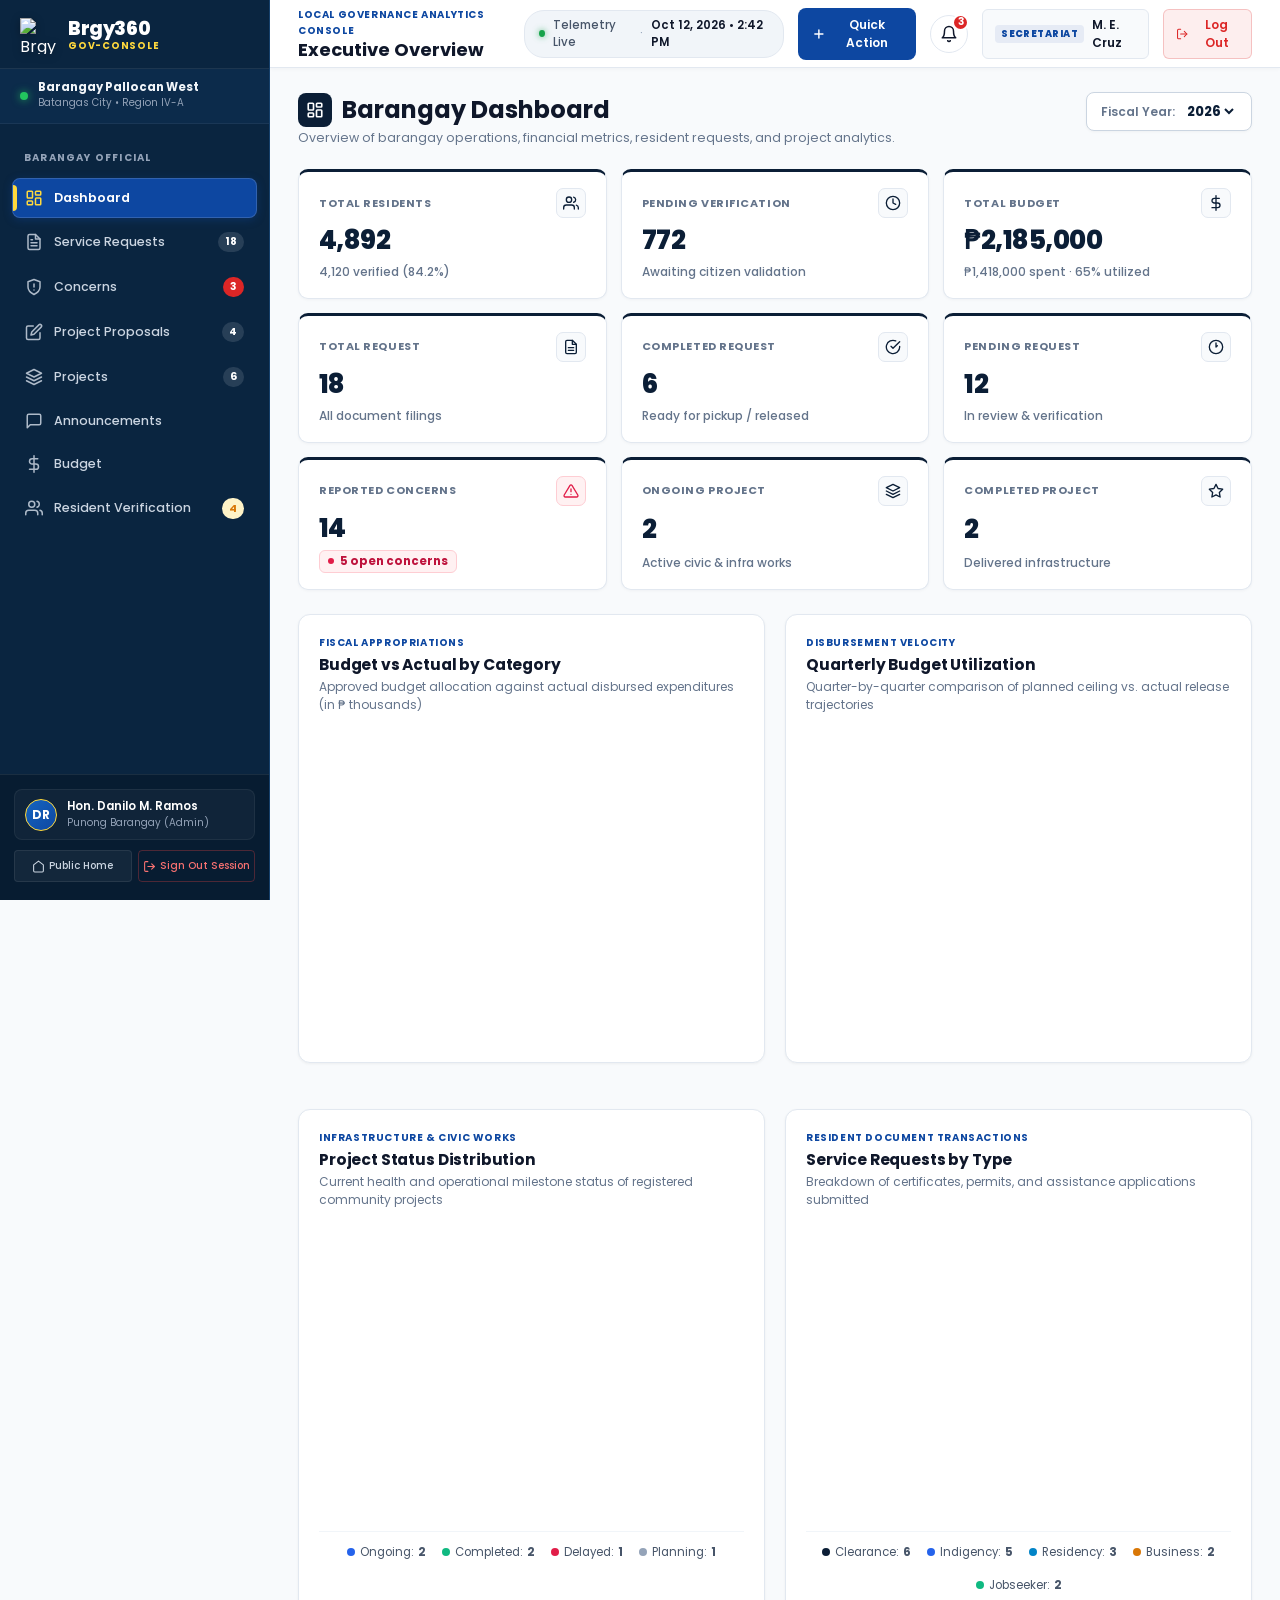
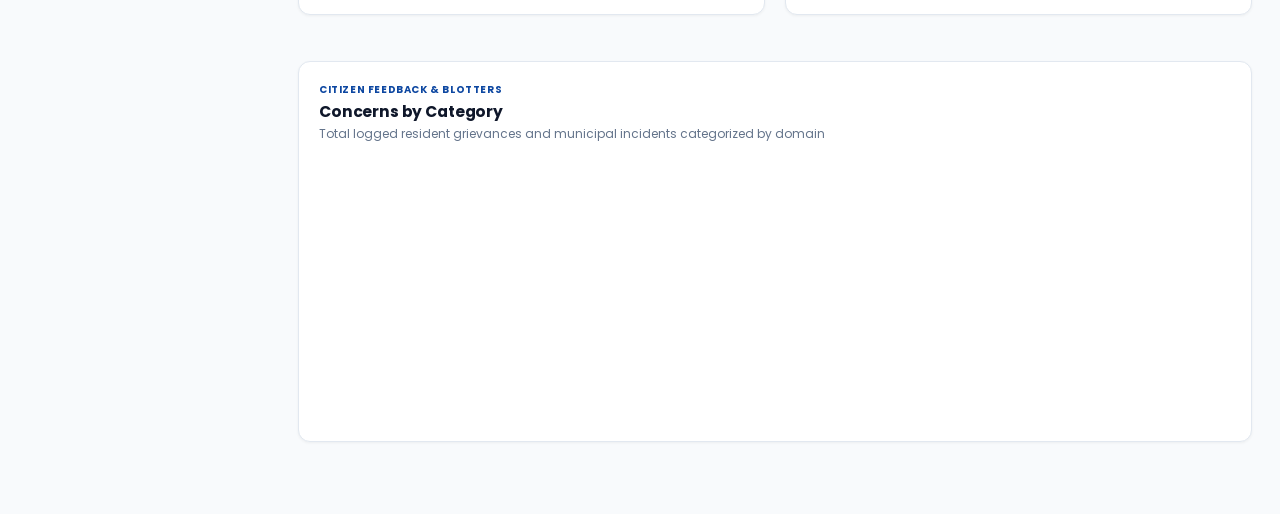
==== commit 6adb591a: "refactor(admin): improve modal UI and update data filters - Redesign the detailed review modal with " ====
--- a/admin.html
+++ b/admin.html
@@ -15,7 +15,7 @@
   <link href="https://fonts.googleapis.com/css2?family=Poppins:ital,wght@0,300;0,400;0,500;0,600;0,700;0,800;1,400;1,600&display=swap" rel="stylesheet">
 
   <!-- Stylesheet -->
-  <link rel="stylesheet" href="admin.css?v=4.0">
+  <link rel="stylesheet" href="admin.css">
 
   <!-- Universal Authentication & Route Guard -->
   <script type="module" src="./auth.js"></script>
@@ -1225,11 +1225,11 @@
                     <option value="all">All Sitios &amp; Puroks</option>
                     <option value="Sitio Ibaba">Sitio Ibaba</option>
                     <option value="Sitio Santolan">Sitio Santolan</option>
-                    <option value="Purok 2 Embankment">Purok 2 Embankment</option>
                     <option value="Sitio Ilaya">Sitio Ilaya</option>
-                    <option value="Sitio Gitna">Sitio Gitna</option>
-                    <option value="Tierra Verde & Potenciana">Tierra Verde &amp; Potenciana</option>
-                    <option value="G.C. Berberabe">G.C. Berberabe</option>
+                   <option value="Sitio Gitna">Sitio Gitna</option>
+                    <option value="Tierra Verde">Tierra Verde</option>
+                    <option value="Potenciana Village">Potenciana Village</option>
+                    <option value="G.C Berberabe">G.C Berberabe</option>
                   </select>
                 </div>
 
@@ -2329,7 +2329,7 @@
           <h3 class="modal-title" id="resReviewModalTitle">Resident Verification Review</h3>
           <span class="modal-sub" id="resReviewModalSub">Application ID: <strong id="resReviewAppId">VER-2026-001</strong> · Submitted on <span id="resReviewAppDate">Oct 16, 2026</span></span>
         </div>
-        <div style="display: flex; align-items: center; gap: 10px;">
+        <div style="display: flex; align-items: center; gap: 12px;">
           <span class="res-status-pill status-pending" id="resReviewStatusBadge">
             <span class="status-pill-dot"></span> Pending Verification
           </span>
@@ -2340,75 +2340,93 @@
       <!-- Modal Body (2-Column Responsive Layout) -->
       <div class="res-review-grid">
         
-        <!-- Left Column: Applicant Basic Profile Details -->
-        <div class="res-applicant-card">
-          <div class="res-applicant-banner">
+        <!-- Left Column: Applicant Demographic, Contact & Residency Details -->
+        <div class="res-applicant-col">
+          
+          <!-- Top Applicant Summary Card -->
+          <div class="res-applicant-summary-card">
             <div class="res-applicant-avatar-lg" id="resReviewAvatar">CV</div>
-            <div>
-              <div class="res-applicant-name-lg" id="resReviewFullName">Clarisse Anne Villanueva</div>
-              <div class="res-applicant-id-pill" id="resReviewSubchannel">Online Resident Portal · Self-Registration</div>
-            </div>
-          </div>
-
-          <div class="res-details-stack">
-            <!-- Full Name -->
-            <div class="res-detail-row">
-              <span class="res-detail-lbl">Full Legal Name</span>
-              <span class="res-detail-val" id="resReviewDetailName">Clarisse Anne Villanueva</span>
-            </div>
-
-            <!-- 2-Col: DOB & Civil Status -->
-            <div class="res-detail-grid-2">
-              <div class="res-detail-row">
-                <span class="res-detail-lbl">Date of Birth</span>
-                <span class="res-detail-val" id="resReviewDetailDob">April 18, 1995 (31 yrs old)</span>
-              </div>
-              <div class="res-detail-row">
-                <span class="res-detail-lbl">Civil Status</span>
-                <span class="res-detail-val" id="resReviewDetailCivil">Single</span>
-              </div>
-            </div>
-
-            <!-- 2-Col: Mobile & Email -->
-            <div class="res-detail-grid-2">
-              <div class="res-detail-row">
-                <span class="res-detail-lbl">Mobile Number</span>
-                <span class="res-detail-val" id="resReviewDetailMobile">0917 554 8219</span>
-              </div>
-              <div class="res-detail-row">
-                <span class="res-detail-lbl">Email Address</span>
-                <span class="res-detail-val val-link" id="resReviewDetailEmail">clarisse.villanueva@gmail.com</span>
-              </div>
-            </div>
-
-            <!-- Full Address -->
-            <div class="res-detail-row">
-              <span class="res-detail-lbl">Full Address</span>
-              <span class="res-detail-val" id="resReviewDetailAddress">082 Purok 2 Embankment Road, Barangay Pallocan West, Batangas City</span>
-            </div>
-
-            <!-- Sitio / Purok -->
-            <div class="res-detail-grid-2">
-              <div class="res-detail-row">
-                <span class="res-detail-lbl">Sitio / Zone</span>
-                <span class="res-detail-val">
+            <div class="res-applicant-summary-meta">
+              <h4 class="res-applicant-name-lg" id="resReviewFullName">Clarisse Anne Villanueva</h4>
+              <div class="res-applicant-subchannel-pill" id="resReviewSubchannel">Online Resident Portal · Self-Registration</div>
+            </div>
+          </div>
+
+          <!-- Section 1: Demographics & Civil Information -->
+          <div class="res-section-card">
+            <div class="res-section-card-title">
+              <svg viewBox="0 0 24 24" width="14" height="14" fill="none" stroke="currentColor" stroke-width="2"><path d="M20 21v-2a4 4 0 0 0-4-4H8a4 4 0 0 0-4 4v2"/><circle cx="12" cy="7" r="4"/></svg>
+              <span>Demographic &amp; Civil Record</span>
+            </div>
+            <div class="res-info-grid">
+              <div class="res-info-cell full-width">
+                <span class="res-info-lbl">Full Legal Name</span>
+                <span class="res-info-val" id="resReviewDetailName">Clarisse Anne Villanueva</span>
+              </div>
+              <div class="res-info-cell">
+                <span class="res-info-lbl">Date of Birth &amp; Age</span>
+                <span class="res-info-val" id="resReviewDetailDob">April 18, 1995 (31 yrs old)</span>
+              </div>
+              <div class="res-info-cell">
+                <span class="res-info-lbl">Sex / Gender</span>
+                <span class="res-info-val" id="resReviewDetailGender">Female</span>
+              </div>
+              <div class="res-info-cell">
+                <span class="res-info-lbl">Civil Status</span>
+                <span class="res-info-val" id="resReviewDetailCivil">Single</span>
+              </div>
+              <div class="res-info-cell">
+                <span class="res-info-lbl">Voter Registry</span>
+                <span class="res-info-val" id="resReviewDetailVoter">Registered Voter (Precinct 0142B)</span>
+              </div>
+            </div>
+          </div>
+
+          <!-- Section 2: Contact Information -->
+          <div class="res-section-card">
+            <div class="res-section-card-title">
+              <svg viewBox="0 0 24 24" width="14" height="14" fill="none" stroke="currentColor" stroke-width="2"><path d="M22 16.92v3a2 2 0 0 1-2.18 2 19.79 19.79 0 0 1-8.63-3.07 19.5 19.5 0 0 1-6-6 19.79 19.79 0 0 1-3.07-8.67A2 2 0 0 1 4.11 2h3a2 2 0 0 1 2 1.72 12.84 12.84 0 0 0 .7 2.81 2 2 0 0 1-.45 2.11L8.09 9.91a16 16 0 0 0 6 6l1.27-1.27a2 2 0 0 1 2.11-.45 12.84 12.84 0 0 0 2.81.7A2 2 0 0 1 22 16.92z"/></svg>
+              <span>Contact Information</span>
+            </div>
+            <div class="res-info-grid">
+              <div class="res-info-cell">
+                <span class="res-info-lbl">Mobile Number</span>
+                <span class="res-info-val font-mono" id="resReviewDetailMobile">0917 554 8219</span>
+              </div>
+              <div class="res-info-cell">
+                <span class="res-info-lbl">Email Address</span>
+                <span class="res-info-val val-link" id="resReviewDetailEmail">clarisse.villanueva@gmail.com</span>
+              </div>
+            </div>
+          </div>
+
+          <!-- Section 3: Jurisdictional Residency Address -->
+          <div class="res-section-card">
+            <div class="res-section-card-title">
+              <svg viewBox="0 0 24 24" width="14" height="14" fill="none" stroke="currentColor" stroke-width="2"><path d="M21 10c0 7-9 13-9 13s-9-6-9-13a9 9 0 0 1 18 0z"/><circle cx="12" cy="10" r="3"/></svg>
+              <span>Jurisdictional Residency Address</span>
+            </div>
+            <div class="res-info-grid">
+              <div class="res-info-cell full-width">
+                <span class="res-info-lbl">Assigned Sitio / Purok</span>
+                <span class="res-info-val">
                   <span class="res-sitio-tag" id="resReviewDetailSitio">Purok 2 Embankment</span>
                 </span>
               </div>
-              <div class="res-detail-row">
-                <span class="res-detail-lbl">Voter Registry</span>
-                <span class="res-detail-val" id="resReviewDetailVoter">Registered Voter (Precinct 0142B)</span>
-              </div>
-            </div>
-
-            <!-- Prior Rejection History Banner (Only if status is Rejected) -->
-            <div class="res-rejection-history-banner" id="resReviewRejectionBanner" style="display: none;">
-              <div class="res-rejection-history-title">
-                <svg viewBox="0 0 24 24" width="14" height="14" fill="none" stroke="currentColor" stroke-width="2.5"><circle cx="12" cy="12" r="10"/><line x1="12" y1="8" x2="12" y2="12"/><line x1="12" y1="16" x2="12.01" y2="16"/></svg>
-                <span>Application Rejected: <strong id="resReviewRejectionReasonText">Invalid ID</strong></span>
-              </div>
-              <div class="res-rejection-history-desc" id="resReviewRejectionNotesText">Notes: ID photo was expired and blurry. Resident notified for resubmission.</div>
-            </div>
+              <div class="res-info-cell full-width">
+                <span class="res-info-lbl">Complete Street Address</span>
+                <span class="res-info-val" id="resReviewDetailAddress">082 Purok 2 Embankment Road, Barangay Pallocan West, Batangas City</span>
+              </div>
+            </div>
+          </div>
+
+          <!-- Prior Rejection History Banner (Only if status is Rejected) -->
+          <div class="res-rejection-history-banner" id="resReviewRejectionBanner" style="display: none;">
+            <div class="res-rejection-history-title">
+              <svg viewBox="0 0 24 24" width="14" height="14" fill="none" stroke="currentColor" stroke-width="2.5"><circle cx="12" cy="12" r="10"/><line x1="12" y1="8" x2="12" y2="12"/><line x1="12" y1="16" x2="12.01" y2="16"/></svg>
+              <span>Application Rejected: <strong id="resReviewRejectionReasonText">Invalid ID</strong></span>
+            </div>
+            <div class="res-rejection-history-desc" id="resReviewRejectionNotesText">Notes: ID photo was expired and blurry. Resident notified for resubmission.</div>
           </div>
         </div>
 
@@ -2426,31 +2444,48 @@
             </div>
 
             <div class="res-doc-card-preview" id="resReviewIdPreviewBox">
-              <!-- Rendered high-fidelity PhilID sample preview -->
+              <!-- Rendered realistic ID card preview -->
               <div class="res-id-graphic">
                 <div class="res-id-graphic-header">
                   <div>
                     <div class="res-id-rep-title">Republika ng Pilipinas</div>
                     <div class="res-id-doc-title" id="resGraphicIdTitle">PAMBANSANG PAGKAKAKILANLAN</div>
                   </div>
-                  <div style="font-size: 18px;">🇵🇭</div>
+                  <div class="res-id-flag">🇵🇭</div>
                 </div>
                 <div class="res-id-graphic-body">
                   <div class="res-id-photo-box" id="resGraphicPhotoBox">
-                    <svg viewBox="0 0 24 24" width="32" height="32" fill="none" stroke="currentColor" stroke-width="1.5"><path d="M20 21v-2a4 4 0 0 0-4-4H8a4 4 0 0 0-4 4v2"/><circle cx="12" cy="7" r="4"/></svg>
+                    <svg viewBox="0 0 24 24" width="28" height="28" fill="none" stroke="currentColor" stroke-width="1.5"><path d="M20 21v-2a4 4 0 0 0-4-4H8a4 4 0 0 0-4 4v2"/><circle cx="12" cy="7" r="4"/></svg>
                     <span>PHOTO ID</span>
                   </div>
-                  <div class="res-id-details-col">
-                    <div>Apelyido / Last Name: <strong id="resGraphicLastName">VILLANUEVA</strong></div>
-                    <div>Mga Pangalan / Given Names: <strong id="resGraphicGivenName">CLARISSE ANNE</strong></div>
-                    <div>Kapanganakan / DOB: <span id="resGraphicDob">1995/04/18</span></div>
-                    <div>Kasarian / Sex: <span>FEMALE</span></div>
-                    <div>Tirahan / Address: <span id="resGraphicAddress">PUROK 2, PALLOCAN WEST, BATANGAS CITY</span></div>
+                  <div class="res-id-fields-grid">
+                    <div class="res-id-field">
+                      <span class="res-id-lbl">Apelyido / Last Name</span>
+                      <strong class="res-id-val" id="resGraphicLastName">VILLANUEVA</strong>
+                    </div>
+                    <div class="res-id-field">
+                      <span class="res-id-lbl">Mga Pangalan / Given Names</span>
+                      <strong class="res-id-val" id="resGraphicGivenName">CLARISSE ANNE</strong>
+                    </div>
+                    <div class="res-id-field-inline">
+                      <div>
+                        <span class="res-id-lbl">Kapanganakan / DOB</span>
+                        <span class="res-id-val" id="resGraphicDob">1995/04/18</span>
+                      </div>
+                      <div>
+                        <span class="res-id-lbl">Kasarian / Sex</span>
+                        <span class="res-id-val" id="resGraphicSex">FEMALE</span>
+                      </div>
+                    </div>
+                    <div class="res-id-field">
+                      <span class="res-id-lbl">Tirahan / Address</span>
+                      <span class="res-id-val" id="resGraphicAddress">PUROK 2, PALLOCAN WEST, BATANGAS CITY</span>
+                    </div>
                   </div>
                 </div>
                 <div class="res-id-barcode-row">
                   <span id="resGraphicCardNo">PhilSys Card No: 4829-9182-3918-0912</span>
-                  <span>||||||| | ||||| || ||||</span>
+                  <span class="res-id-barcode-bars">||||||| | ||||| || |||| |||</span>
                 </div>
               </div>
             </div>
@@ -2474,20 +2509,31 @@
             </div>
 
             <div class="res-doc-card-preview" id="resReviewProofPreviewBox">
-              <!-- Rendered high-fidelity Utility Bill / Residency Certification -->
               <div class="res-proof-graphic">
                 <div class="res-proof-header">
                   <span class="res-proof-logo-text" id="resGraphicProofIssuer">PrimeWater Batangas City</span>
                   <span class="res-proof-badge">Recent Billing (Oct 2026)</span>
                 </div>
                 <div class="res-proof-info-grid">
-                  <div>Account No.: <strong id="resGraphicProofAccount">PW-BAT-90281-26</strong></div>
-                  <div>Account Name: <strong id="resGraphicProofName">CLARISSE ANNE VILLANUEVA</strong></div>
-                  <div>Service Address: <strong id="resGraphicProofAddress">082 Purok 2 Embankment, Brgy. Pallocan West, Batangas City</strong></div>
-                  <div>Billing Period: <span>Sep 15, 2026 - Oct 14, 2026</span></div>
+                  <div class="res-proof-row">
+                    <span class="res-proof-lbl">Account Number</span>
+                    <strong class="res-proof-val font-mono" id="resGraphicProofAccount">PW-BAT-90281-26</strong>
+                  </div>
+                  <div class="res-proof-row">
+                    <span class="res-proof-lbl">Account Holder</span>
+                    <strong class="res-proof-val" id="resGraphicProofName">CLARISSE ANNE VILLANUEVA</strong>
+                  </div>
+                  <div class="res-proof-row">
+                    <span class="res-proof-lbl">Service Address</span>
+                    <span class="res-proof-val" id="resGraphicProofAddress">082 Purok 2 Embankment, Brgy. Pallocan West, Batangas City</span>
+                  </div>
+                  <div class="res-proof-row">
+                    <span class="res-proof-lbl">Billing Period</span>
+                    <span class="res-proof-val" id="resGraphicProofPeriod">Sep 15, 2026 – Oct 14, 2026</span>
+                  </div>
                 </div>
                 <div class="res-proof-address-match">
-                  <svg viewBox="0 0 24 24" width="12" height="12" fill="none" stroke="currentColor" stroke-width="3"><polyline points="20 6 9 17 4 12"/></svg>
+                  <svg viewBox="0 0 24 24" width="13" height="13" fill="none" stroke="currentColor" stroke-width="2.5"><polyline points="20 6 9 17 4 12"/></svg>
                   <span>Address &amp; Sitio match barangay demographic records</span>
                 </div>
               </div>
@@ -2508,6 +2554,7 @@
       <!-- Modal Footer: Approval Workflow Controls -->
       <div class="res-modal-footer-controls">
         <div class="res-modal-audit-note">
+          <span class="status-pill-dot" style="display: inline-block; width: 8px; height: 8px; border-radius: 50%; background: #d97706; margin-right: 6px;"></span>
           <span>Application Status: <strong id="resReviewAuditStatus">Pending Review</strong></span>
         </div>
         <div class="res-modal-actions-right">
--- a/admin.css
+++ b/admin.css
@@ -5741,106 +5741,171 @@
 
 /* 5. Detailed Review Modal (#resReviewModal) */
 .res-modal-box-wide {
-  max-width: 960px;
-  max-height: 90vh;
+  width: 100%;
+  max-width: 1080px;
+  max-height: 92vh;
+  background: #ffffff;
+  border-radius: 14px;
+  box-shadow: 0 25px 50px -12px rgba(15, 23, 42, 0.35), 0 0 0 1px rgba(15, 23, 42, 0.08);
+  display: flex;
+  flex-direction: column;
+  overflow: hidden;
+  margin: auto;
+}
+
+.res-modal-box-wide .modal-header {
+  padding: 18px 24px;
+  background: #ffffff;
+  border-bottom: 1px solid #e2e8f0;
+  display: flex;
+  align-items: center;
+  justify-content: space-between;
+  flex-shrink: 0;
 }
 
 .res-review-grid {
   display: grid;
-  grid-template-columns: 1fr 1.15fr;
-  gap: 20px;
-  padding: 20px 24px;
+  grid-template-columns: 1.05fr 0.95fr;
+  gap: 24px;
+  padding: 24px;
   overflow-y: auto;
-}
-
-/* Left: Basic Details Panel */
-.res-applicant-card {
+  flex: 1;
+  min-height: 0;
   background: #f8fafc;
+}
+
+/* Left: Applicant Demographic & Contact Details */
+.res-applicant-col {
+  display: flex;
+  flex-direction: column;
+  gap: 16px;
+}
+
+.res-applicant-summary-card {
+  background: #ffffff;
   border: 1px solid #e2e8f0;
   border-radius: 10px;
-  padding: 18px;
-}
-
-.res-applicant-banner {
-  display: flex;
-  align-items: center;
-  gap: 14px;
-  padding-bottom: 16px;
-  border-bottom: 1px solid #e2e8f0;
-  margin-bottom: 16px;
+  padding: 16px 18px;
+  display: flex;
+  align-items: center;
+  gap: 16px;
+  box-shadow: 0 1px 3px rgba(15, 23, 42, 0.04);
 }
 
 .res-applicant-avatar-lg {
   width: 52px;
   height: 52px;
   border-radius: 50%;
-  background: linear-gradient(135deg, #0f172a 0%, #1e293b 100%);
+  background: linear-gradient(135deg, #0b1e36 0%, #1e3a8a 100%);
   color: #ffffff;
   display: flex;
   align-items: center;
   justify-content: center;
   font-size: 20px;
   font-weight: 700;
-  box-shadow: 0 2px 5px rgba(15, 23, 42, 0.2);
+  flex-shrink: 0;
+  box-shadow: 0 2px 6px rgba(11, 30, 54, 0.25);
+}
+
+.res-applicant-summary-meta {
+  display: flex;
+  flex-direction: column;
+  gap: 4px;
+  min-width: 0;
 }
 
 .res-applicant-name-lg {
-  font-size: 16px;
+  font-size: 17px;
   font-weight: 700;
   color: #0f172a;
-}
-
-.res-applicant-id-pill {
+  margin: 0;
+  line-height: 1.25;
+}
+
+.res-applicant-subchannel-pill {
+  font-size: 11.5px;
+  color: #64748b;
+  display: flex;
+  align-items: center;
+  gap: 6px;
+}
+
+.res-section-card {
+  background: #ffffff;
+  border: 1px solid #e2e8f0;
+  border-radius: 10px;
+  padding: 16px 18px;
+  box-shadow: 0 1px 3px rgba(15, 23, 42, 0.04);
+}
+
+.res-section-card-title {
   font-size: 11px;
-  font-family: monospace;
-  color: #64748b;
-  margin-top: 2px;
-}
-
-.res-details-stack {
-  display: flex;
-  flex-direction: column;
-  gap: 12px;
-}
-
-.res-detail-row {
+  font-weight: 700;
+  text-transform: uppercase;
+  letter-spacing: 0.06em;
+  color: #0b1e36;
+  display: flex;
+  align-items: center;
+  gap: 8px;
+  margin-bottom: 12px;
+  padding-bottom: 8px;
+  border-bottom: 1px solid #f1f5f9;
+}
+
+.res-info-grid {
+  display: grid;
+  grid-template-columns: 1fr 1fr;
+  gap: 12px 16px;
+}
+
+.res-info-cell {
   display: flex;
   flex-direction: column;
   gap: 2px;
 }
 
-.res-detail-lbl {
-  font-size: 11px;
-  font-weight: 700;
+.res-info-cell.full-width {
+  grid-column: 1 / -1;
+}
+
+.res-info-lbl {
+  font-size: 10.5px;
+  font-weight: 600;
   color: #64748b;
   text-transform: uppercase;
-  letter-spacing: 0.05em;
-}
-
-.res-detail-val {
-  font-size: 13px;
+  letter-spacing: 0.04em;
+}
+
+.res-info-val {
+  font-size: 13.5px;
   font-weight: 600;
-  color: #334155;
+  color: #1e293b;
   word-break: break-word;
 }
 
-.res-detail-val.val-link {
-  color: #0f172a;
+.res-info-val.val-link {
+  color: #0d47a1;
   text-decoration: underline;
-}
-
-.res-detail-grid-2 {
-  display: grid;
-  grid-template-columns: 1fr 1fr;
-  gap: 12px;
+  text-underline-offset: 2px;
+}
+
+.res-sitio-tag {
+  display: inline-flex;
+  align-items: center;
+  background: #eff6ff;
+  color: #1d4ed8;
+  border: 1px solid #bfdbfe;
+  padding: 3px 10px;
+  border-radius: 6px;
+  font-size: 12.5px;
+  font-weight: 600;
 }
 
 .res-rejection-history-banner {
-  margin-top: 14px;
   background: #fef2f2;
   border: 1px solid #fecaca;
   border-radius: 8px;
-  padding: 12px;
+  padding: 12px 14px;
 }
 
 .res-rejection-history-title {
@@ -5871,11 +5936,11 @@
   border: 1px solid #e2e8f0;
   border-radius: 10px;
   overflow: hidden;
-  box-shadow: 0 1px 3px rgba(0, 0, 0, 0.04);
+  box-shadow: 0 1px 3px rgba(15, 23, 42, 0.04);
 }
 
 .res-doc-card-header {
-  padding: 10px 14px;
+  padding: 11px 16px;
   background: #f8fafc;
   border-bottom: 1px solid #e2e8f0;
   display: flex;
@@ -5897,32 +5962,30 @@
 .res-doc-card-type-tag {
   font-size: 11px;
   font-weight: 600;
-  color: #475569;
+  color: #334155;
   background: #e2e8f0;
-  padding: 2px 7px;
+  padding: 3px 8px;
   border-radius: 4px;
 }
 
 .res-doc-card-preview {
   position: relative;
   background: #f1f5f9;
-  padding: 12px;
-  min-height: 170px;
+  padding: 14px;
   display: flex;
   align-items: center;
   justify-content: center;
-  overflow: hidden;
-}
-
-/* High Fidelity Interactive Document Rendering */
+}
+
+/* Realistic Philippine Government ID Graphic */
 .res-id-graphic {
   width: 100%;
-  max-width: 360px;
+  max-width: 440px;
   background: #ffffff;
-  border: 1px solid #cbd5e1;
+  border: 1.5px solid #cbd5e1;
   border-radius: 8px;
-  padding: 10px 14px;
-  box-shadow: 0 2px 6px rgba(0,0,0,0.06);
+  padding: 12px 14px;
+  box-shadow: 0 3px 8px rgba(15, 23, 42, 0.06);
   position: relative;
 }
 
@@ -5930,121 +5993,182 @@
   display: flex;
   align-items: center;
   justify-content: space-between;
-  border-bottom: 1.5px solid #0f172a;
+  border-bottom: 1.5px solid #0b1e36;
   padding-bottom: 6px;
-  margin-bottom: 8px;
+  margin-bottom: 10px;
 }
 
 .res-id-rep-title {
-  font-size: 9px;
+  font-size: 8.5px;
   font-weight: 800;
-  color: #0f172a;
+  color: #64748b;
   letter-spacing: 0.08em;
   text-transform: uppercase;
 }
+
 .res-id-doc-title {
-  font-size: 11px;
+  font-size: 12px;
   font-weight: 800;
   color: #0b1e36;
+  letter-spacing: 0.02em;
+}
+
+.res-id-flag {
+  font-size: 16px;
 }
 
 .res-id-graphic-body {
   display: flex;
-  gap: 12px;
+  gap: 14px;
+  align-items: flex-start;
 }
 
 .res-id-photo-box {
-  width: 64px;
-  height: 74px;
+  width: 72px;
+  height: 90px;
   background: #e2e8f0;
-  border: 1px solid #cbd5e1;
-  border-radius: 4px;
+  border: 1.5px solid #cbd5e1;
+  border-radius: 6px;
   display: flex;
   flex-direction: column;
   align-items: center;
   justify-content: center;
-  color: #94a3b8;
-  font-size: 9px;
+  color: #64748b;
+  font-size: 8.5px;
+  font-weight: 700;
   flex-shrink: 0;
-}
-
-.res-id-details-col {
+  gap: 3px;
+}
+
+.res-id-fields-grid {
   display: flex;
   flex-direction: column;
-  gap: 3px;
-  font-size: 10.5px;
+  gap: 5px;
+  flex: 1;
+  min-width: 0;
+}
+
+.res-id-field {
+  display: flex;
+  flex-direction: column;
+  gap: 1px;
+}
+
+.res-id-field-inline {
+  display: grid;
+  grid-template-columns: 1fr 1fr;
+  gap: 8px;
+}
+
+.res-id-lbl {
+  font-size: 8.5px;
+  font-weight: 700;
+  color: #64748b;
+  text-transform: uppercase;
+  letter-spacing: 0.03em;
+  line-height: 1.1;
+}
+
+.res-id-val {
+  font-size: 11px;
+  font-weight: 700;
+  color: #0f172a;
   line-height: 1.25;
-}
-
-.res-id-details-col strong {
-  color: #0f172a;
-  font-weight: 700;
+  word-break: break-word;
 }
 
 .res-id-barcode-row {
-  margin-top: 8px;
-  padding-top: 4px;
+  margin-top: 10px;
+  padding-top: 6px;
   border-top: 1px dashed #cbd5e1;
   display: flex;
   align-items: center;
   justify-content: space-between;
   font-family: monospace;
   font-size: 9.5px;
-  color: #64748b;
-}
-
+  color: #475569;
+}
+
+.res-id-barcode-bars {
+  letter-spacing: 1.5px;
+  color: #0f172a;
+  font-weight: 700;
+  font-size: 10px;
+}
+
+/* Proof of Residency Document Graphic */
 .res-proof-graphic {
   width: 100%;
-  max-width: 360px;
+  max-width: 440px;
   background: #ffffff;
-  border: 1px solid #cbd5e1;
-  border-radius: 6px;
+  border: 1.5px solid #cbd5e1;
+  border-radius: 8px;
   padding: 12px 14px;
-  box-shadow: 0 2px 6px rgba(0,0,0,0.06);
+  box-shadow: 0 3px 8px rgba(15, 23, 42, 0.06);
 }
 
 .res-proof-header {
   display: flex;
   align-items: center;
   justify-content: space-between;
+  padding-bottom: 6px;
   margin-bottom: 8px;
+  border-bottom: 1.5px solid #e2e8f0;
 }
 
 .res-proof-logo-text {
-  font-size: 11px;
+  font-size: 12px;
   font-weight: 800;
-  color: #0f172a;
+  color: #0b1e36;
 }
 
 .res-proof-badge {
   font-size: 9.5px;
   font-weight: 700;
-  color: #16a34a;
+  color: #166534;
   background: #dcfce7;
-  padding: 2px 6px;
+  padding: 2px 7px;
   border-radius: 4px;
 }
 
 .res-proof-info-grid {
-  font-size: 10.5px;
-  color: #334155;
   display: flex;
   flex-direction: column;
-  gap: 3px;
+  gap: 5px;
+}
+
+.res-proof-row {
+  display: flex;
+  flex-direction: column;
+  gap: 1px;
+}
+
+.res-proof-lbl {
+  font-size: 8.5px;
+  font-weight: 700;
+  color: #64748b;
+  text-transform: uppercase;
+  letter-spacing: 0.03em;
+}
+
+.res-proof-val {
+  font-size: 11.5px;
+  color: #1e293b;
+  word-break: break-word;
 }
 
 .res-proof-address-match {
   margin-top: 8px;
-  padding: 4px 8px;
+  padding: 5px 8px;
   background: #f0fdf4;
   border: 1px solid #bbf7d0;
-  border-radius: 4px;
+  border-radius: 6px;
   font-size: 10px;
-  color: #16a34a;
+  color: #166534;
   font-weight: 600;
   display: flex;
   align-items: center;
-  gap: 5px;
+  gap: 6px;
 }
 
 .res-doc-card-footer {
@@ -6411,8 +6535,13 @@
   .res-kpi-grid {
     grid-template-columns: repeat(2, 1fr);
   }
+}
+
+@media (max-width: 860px) {
   .res-review-grid {
     grid-template-columns: 1fr;
+    gap: 16px;
+    padding: 16px;
   }
 }
 
